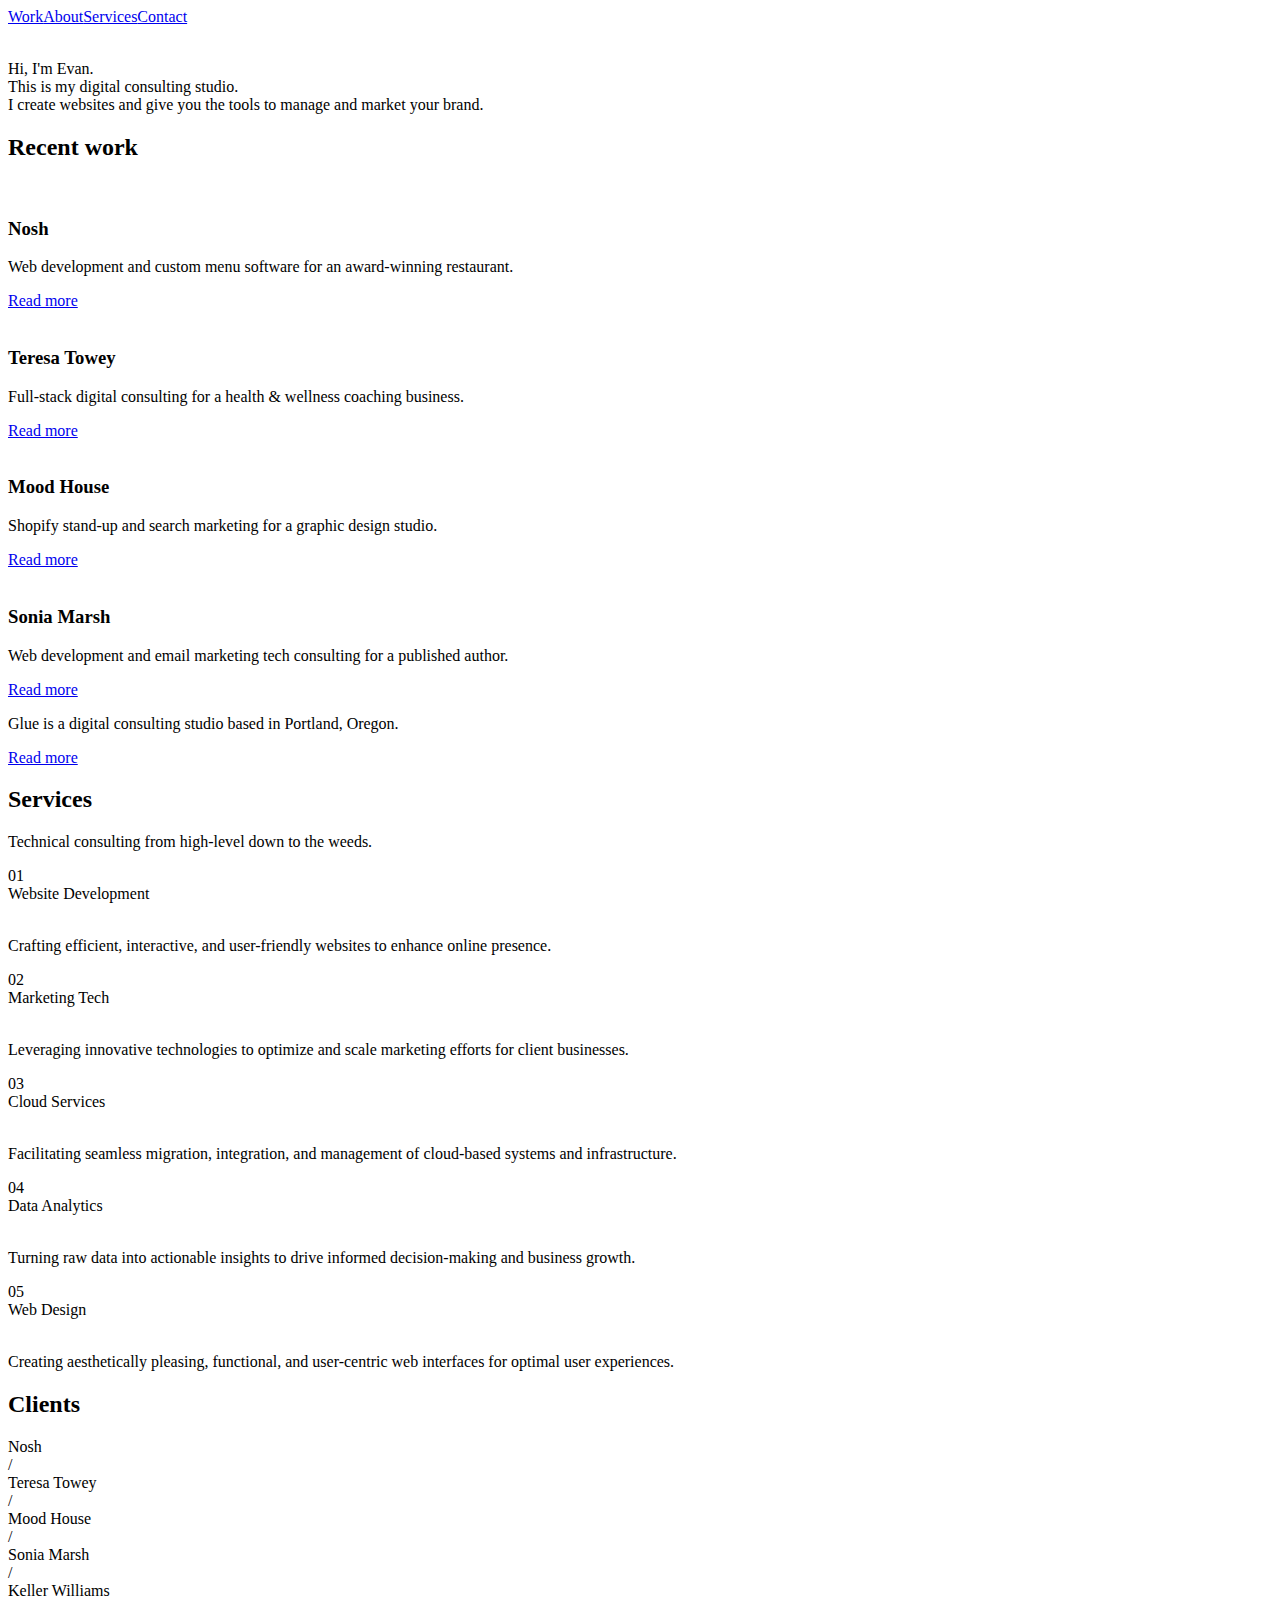
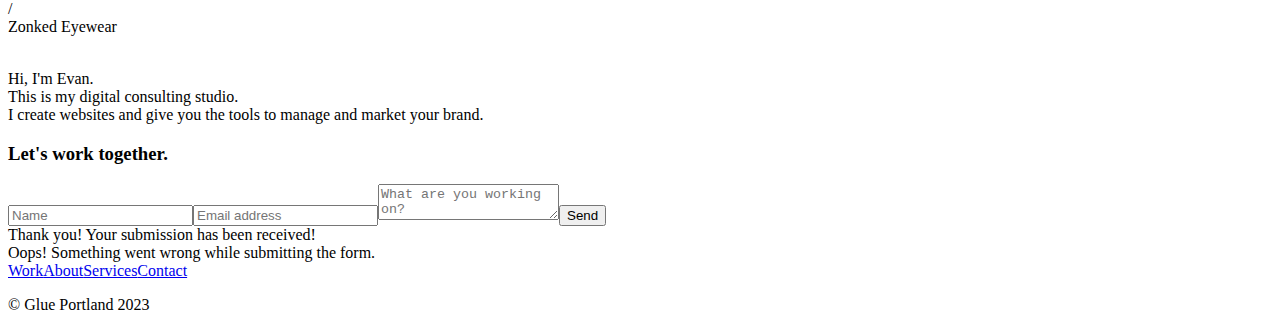
==== index.html @ 81d48f3b "initial wget site mirror" ====
<!DOCTYPE html><!-- This site was created in Webflow. https://www.webflow.com --><!-- Last Published: Thu Jul 27 2023 16:33:32 GMT+0000 (Coordinated Universal Time) --><html data-wf-domain="glue-3aa4b9.webflow.io" data-wf-page="64c0092d0cc4b40c196a9c42" data-wf-site="64c0092c0cc4b40c196a9bea" lang="en"><head><meta charset="utf-8"/><title>Glue - Digital Consulting</title><meta content="Glue is a digital consulting studio based in Portland, OR. We specialize in web development, marketing tech, and analytics." name="description"/><meta content="width=device-width, initial-scale=1" name="viewport"/><meta content="Webflow" name="generator"/><link href="https://uploads-ssl.webflow.com/64c0092c0cc4b40c196a9bea/css/glue-3aa4b9.webflow.ca9811896.css" rel="stylesheet" type="text/css"/><link href="https://fonts.googleapis.com" rel="preconnect"/><link href="https://fonts.gstatic.com" rel="preconnect" crossorigin="anonymous"/><script src="https://ajax.googleapis.com/ajax/libs/webfont/1.6.26/webfont.js" type="text/javascript"></script><script type="text/javascript">WebFont.load({  google: {    families: ["Inconsolata:400,700","Inter:300,regular,500"]  }});</script><script type="text/javascript">!function(o,c){var n=c.documentElement,t=" w-mod-";n.className+=t+"js",("ontouchstart"in o||o.DocumentTouch&&c instanceof DocumentTouch)&&(n.className+=t+"touch")}(window,document);</script><link href="https://uploads-ssl.webflow.com/64c0092c0cc4b40c196a9bea/64c0092d0cc4b40c196a9c58_Favicon.png" rel="shortcut icon" type="image/x-icon"/><link href="https://uploads-ssl.webflow.com/64c0092c0cc4b40c196a9bea/64c0092d0cc4b40c196a9c59_Webclip.png" rel="apple-touch-icon"/></head><body class="body"><div data-animation="default" data-collapse="medium" data-duration="400" data-easing="ease" data-easing2="ease" role="banner" class="navbar navbar-home w-nav"><div class="nav-container"><a href="index.html" aria-current="page" class="nav-logo w-nav-brand w--current"></a><nav role="navigation" class="nav-menu w-nav-menu"><a href="work.html" class="nav-link w-nav-link">Work</a><a href="about.html" class="nav-link w-nav-link">About</a><a href="index.html#services" class="nav-link w-nav-link">Services</a><a href="index.html#contact-footer" class="nav-link last-navlink w-nav-link">Contact</a></nav><div data-w-id="e377a4f6-1750-2a2d-fa33-59782f4914c7" class="menu-button w-nav-button"><div class="top-line"></div><div class="bottom-line"></div></div></div></div><div class="section hero-section wf-section"><div class="container"><div class="w-layout-grid _2-column-grid large-left-column hero-grid"><a id="w-node-_9330a5fc-4443-3abf-8ca3-714d5e10b861-196a9c42" href="index.html" aria-current="page" class="w-inline-block w--current"><img src="https://uploads-ssl.webflow.com/64c0092c0cc4b40c196a9bea/64c00cda519208dc437f9074_glue-black-logo.svg" loading="lazy" id="w-node-_28bcc92b-c246-8af2-af11-a4769c5c19f6-196a9c42" alt="" class="logo-home slide-in-bottom"/></a><p id="w-node-_25aff1ea-b55a-61cc-823a-64fa10236eee-196a9c42" class="text-large hero-subtitle slide-in-bottom-100ms">Hi, I&#x27;m Evan. <br/>This is my digital consulting studio. <br/>I create websites and give you the tools to manage and market your brand.</p></div></div></div><div class="section margin-bottom-32 wf-section"><div class="container"><div class="section-heading-container"><div class="section-heading-content"><h2 class="section-heading">Recent work</h2></div><div class="divider"></div></div><div class="w-dyn-list"><div role="list" class="w-dyn-items"><div role="listitem" class="case-wrapper w-dyn-item"><div class="w-layout-grid _2-column-grid large-left-column case-grid"><a href="project/nosh.html" class="case-thumbnail-wrapper w-inline-block"><img src="https://uploads-ssl.webflow.com/64c0092d0cc4b40c196a9c63/64c014132e75e75d10b039b9_Untitled%20(2000%20%C3%97%201335%20px).jpg" loading="lazy" data-w-id="c84960da-dc8c-bb40-ad99-2c3709967a3d" alt="" sizes="100vw" srcset="https://uploads-ssl.webflow.com/64c0092d0cc4b40c196a9c63/64c014132e75e75d10b039b9_Untitled%20(2000%20%C3%97%201335%20px)-p-500.jpg 500w, https://uploads-ssl.webflow.com/64c0092d0cc4b40c196a9c63/64c014132e75e75d10b039b9_Untitled%20(2000%20%C3%97%201335%20px)-p-800.jpg 800w, https://uploads-ssl.webflow.com/64c0092d0cc4b40c196a9c63/64c014132e75e75d10b039b9_Untitled%20(2000%20%C3%97%201335%20px)-p-1080.jpg 1080w, https://uploads-ssl.webflow.com/64c0092d0cc4b40c196a9c63/64c014132e75e75d10b039b9_Untitled%20(2000%20%C3%97%201335%20px)-p-1600.jpg 1600w, https://uploads-ssl.webflow.com/64c0092d0cc4b40c196a9c63/64c014132e75e75d10b039b9_Untitled%20(2000%20%C3%97%201335%20px).jpg 2000w" class="case-thumbnail"/></a><div id="w-node-b5778126-deb5-cfa7-3b5e-81c258e7ef14-196a9c42" class="case-text-container"><div class="case-text-wrapper"><h3 class="heading">Nosh</h3><p class="text-large">Web development and custom menu software for an award-winning restaurant.</p></div><a href="project/nosh.html" class="button w-inline-block"><div class="button-text">Read more</div><div class="button-underline"></div></a></div></div><div class="divider"></div></div><div role="listitem" class="case-wrapper w-dyn-item"><div class="w-layout-grid _2-column-grid large-left-column case-grid"><a href="project/teresatowey.html" class="case-thumbnail-wrapper w-inline-block"><img src="https://uploads-ssl.webflow.com/64c0092d0cc4b40c196a9c63/64c01c4f3597b3040b38fa4e_Untitled%20(2000%20%C3%97%201335%20px)%20(1).jpg" loading="lazy" data-w-id="c84960da-dc8c-bb40-ad99-2c3709967a3d" alt="" sizes="100vw" srcset="https://uploads-ssl.webflow.com/64c0092d0cc4b40c196a9c63/64c01c4f3597b3040b38fa4e_Untitled%20(2000%20%C3%97%201335%20px)%20(1)-p-500.jpg 500w, https://uploads-ssl.webflow.com/64c0092d0cc4b40c196a9c63/64c01c4f3597b3040b38fa4e_Untitled%20(2000%20%C3%97%201335%20px)%20(1)-p-800.jpg 800w, https://uploads-ssl.webflow.com/64c0092d0cc4b40c196a9c63/64c01c4f3597b3040b38fa4e_Untitled%20(2000%20%C3%97%201335%20px)%20(1)-p-1080.jpg 1080w, https://uploads-ssl.webflow.com/64c0092d0cc4b40c196a9c63/64c01c4f3597b3040b38fa4e_Untitled%20(2000%20%C3%97%201335%20px)%20(1)-p-1600.jpg 1600w, https://uploads-ssl.webflow.com/64c0092d0cc4b40c196a9c63/64c01c4f3597b3040b38fa4e_Untitled%20(2000%20%C3%97%201335%20px)%20(1).jpg 2000w" class="case-thumbnail"/></a><div id="w-node-b5778126-deb5-cfa7-3b5e-81c258e7ef14-196a9c42" class="case-text-container"><div class="case-text-wrapper"><h3 class="heading">Teresa Towey</h3><p class="text-large">Full-stack digital consulting for a health &amp; wellness coaching business.</p></div><a href="project/teresatowey.html" class="button w-inline-block"><div class="button-text">Read more</div><div class="button-underline"></div></a></div></div><div class="divider"></div></div><div role="listitem" class="case-wrapper w-dyn-item"><div class="w-layout-grid _2-column-grid large-left-column case-grid"><a href="project/mood-house.html" class="case-thumbnail-wrapper w-inline-block"><img src="https://uploads-ssl.webflow.com/64c0092d0cc4b40c196a9c63/64c01f063597b3040b3e0eff_mh.jpg" loading="lazy" data-w-id="c84960da-dc8c-bb40-ad99-2c3709967a3d" alt="" sizes="100vw" srcset="https://uploads-ssl.webflow.com/64c0092d0cc4b40c196a9c63/64c01f063597b3040b3e0eff_mh-p-500.jpg 500w, https://uploads-ssl.webflow.com/64c0092d0cc4b40c196a9c63/64c01f063597b3040b3e0eff_mh-p-800.jpg 800w, https://uploads-ssl.webflow.com/64c0092d0cc4b40c196a9c63/64c01f063597b3040b3e0eff_mh-p-1080.jpg 1080w, https://uploads-ssl.webflow.com/64c0092d0cc4b40c196a9c63/64c01f063597b3040b3e0eff_mh-p-1600.jpg 1600w, https://uploads-ssl.webflow.com/64c0092d0cc4b40c196a9c63/64c01f063597b3040b3e0eff_mh.jpg 2000w" class="case-thumbnail"/></a><div id="w-node-b5778126-deb5-cfa7-3b5e-81c258e7ef14-196a9c42" class="case-text-container"><div class="case-text-wrapper"><h3 class="heading">Mood House</h3><p class="text-large">Shopify stand-up and search marketing for a graphic design studio.</p></div><a href="project/mood-house.html" class="button w-inline-block"><div class="button-text">Read more</div><div class="button-underline"></div></a></div></div><div class="divider"></div></div><div role="listitem" class="case-wrapper w-dyn-item"><div class="w-layout-grid _2-column-grid large-left-column case-grid"><a href="project/sonia-marsh.html" class="case-thumbnail-wrapper w-inline-block"><img src="https://uploads-ssl.webflow.com/64c0092d0cc4b40c196a9c63/64c022cda8354b02e1e70457_Untitled%20(2000%20%C3%97%201335%20px)%20(2).jpg" loading="lazy" data-w-id="c84960da-dc8c-bb40-ad99-2c3709967a3d" alt="" sizes="100vw" srcset="https://uploads-ssl.webflow.com/64c0092d0cc4b40c196a9c63/64c022cda8354b02e1e70457_Untitled%20(2000%20%C3%97%201335%20px)%20(2)-p-500.jpg 500w, https://uploads-ssl.webflow.com/64c0092d0cc4b40c196a9c63/64c022cda8354b02e1e70457_Untitled%20(2000%20%C3%97%201335%20px)%20(2)-p-800.jpg 800w, https://uploads-ssl.webflow.com/64c0092d0cc4b40c196a9c63/64c022cda8354b02e1e70457_Untitled%20(2000%20%C3%97%201335%20px)%20(2)-p-1080.jpg 1080w, https://uploads-ssl.webflow.com/64c0092d0cc4b40c196a9c63/64c022cda8354b02e1e70457_Untitled%20(2000%20%C3%97%201335%20px)%20(2)-p-1600.jpg 1600w, https://uploads-ssl.webflow.com/64c0092d0cc4b40c196a9c63/64c022cda8354b02e1e70457_Untitled%20(2000%20%C3%97%201335%20px)%20(2).jpg 2000w" class="case-thumbnail"/></a><div id="w-node-b5778126-deb5-cfa7-3b5e-81c258e7ef14-196a9c42" class="case-text-container"><div class="case-text-wrapper"><h3 class="heading">Sonia Marsh</h3><p class="text-large">Web development and email marketing tech consulting for a published author.</p></div><a href="project/sonia-marsh.html" class="button w-inline-block"><div class="button-text">Read more</div><div class="button-underline"></div></a></div></div><div class="divider"></div></div></div></div></div></div><div class="section wf-section"><div class="container"><div class="w-layout-grid _2-column-grid large-left-column"><div id="w-node-b776db65-cf2b-5499-b830-958c9a2a09d0-196a9c42" class="div-block"><p class="text-4xl">Glue is a digital consulting studio based in Portland, Oregon.</p><a href="about.html" class="button w-inline-block"><div class="button-text">Read more </div><div class="button-underline"></div></a></div></div></div></div><div class="section wf-section"><div class="container"><div class="section-heading-container"><div class="section-heading-content"><h2 id="services" class="section-heading">Services</h2></div><div class="divider"></div></div><div class="w-layout-grid _2-column-grid large-left-column"><p id="w-node-_842879d6-5c52-ed40-ebf2-291ae0a2603a-e0a26032" class="text-4xl">Technical consulting from high-level down to the weeds.</p></div><div class="accordion"><div class="accordion-list-item"><div class="w-layout-grid _2-column-grid large-left-column accordion-grid"><div class="text-large accordion-number">01</div><div class="accordion-content-container"><div class="accordion-title-container"><div class="text-large accordion-title">Website Development</div><img src="https://uploads-ssl.webflow.com/64c0092c0cc4b40c196a9bea/64c0092d0cc4b40c196a9c5c_plus.svg" loading="lazy" width="13" alt="" class="plus"/></div><div class="accordion-description"><p class="accordion-paragraph">Crafting efficient, interactive, and user-friendly websites to enhance online presence.</p></div></div></div></div><div class="accordion-list-item"><div class="w-layout-grid _2-column-grid large-left-column accordion-grid"><div class="text-large accordion-number">02</div><div class="accordion-content-container"><div class="accordion-title-container"><div class="text-large accordion-title">Marketing Tech</div><img src="https://uploads-ssl.webflow.com/64c0092c0cc4b40c196a9bea/64c0092d0cc4b40c196a9c5c_plus.svg" loading="lazy" width="13" alt="" class="plus"/></div><div class="accordion-description"><p class="accordion-paragraph">Leveraging innovative technologies to optimize and scale marketing efforts for client businesses.</p></div></div></div></div><div class="accordion-list-item"><div class="w-layout-grid _2-column-grid large-left-column accordion-grid"><div class="text-large accordion-number">03</div><div class="accordion-content-container"><div class="accordion-title-container"><div class="text-large accordion-title">Cloud Services</div><img src="https://uploads-ssl.webflow.com/64c0092c0cc4b40c196a9bea/64c0092d0cc4b40c196a9c5c_plus.svg" loading="lazy" width="13" alt="" class="plus"/></div><div class="accordion-description"><p class="accordion-paragraph">Facilitating seamless migration, integration, and management of cloud-based systems and infrastructure.</p></div></div></div></div><div class="accordion-list-item"><div class="w-layout-grid _2-column-grid large-left-column accordion-grid"><div class="text-large accordion-number">04</div><div class="accordion-content-container"><div class="accordion-title-container"><div class="text-large accordion-title">Data Analytics</div><img src="https://uploads-ssl.webflow.com/64c0092c0cc4b40c196a9bea/64c0092d0cc4b40c196a9c5c_plus.svg" loading="lazy" width="13" alt="" class="plus"/></div><div class="accordion-description"><p class="accordion-paragraph">Turning raw data into actionable insights to drive informed decision-making and business growth.</p></div></div></div></div><div class="accordion-list-item"><div class="w-layout-grid _2-column-grid large-left-column accordion-grid"><div class="text-large accordion-number">05</div><div class="accordion-content-container"><div class="accordion-title-container"><div class="text-large accordion-title">Web Design</div><img src="https://uploads-ssl.webflow.com/64c0092c0cc4b40c196a9bea/64c0092d0cc4b40c196a9c5c_plus.svg" loading="lazy" width="13" alt="" class="plus"/></div><div class="accordion-description"><p class="accordion-paragraph">Creating aesthetically pleasing, functional, and user-centric web interfaces for optimal user experiences.</p></div></div></div></div></div></div></div><div class="section wf-section"><div class="container"><div class="section-heading-container"><div class="section-heading-content"><h2 class="section-heading">Clients</h2></div><div class="divider"></div></div><div class="div-block-2"><div class="text-5xl client-list-items">Nosh</div><div class="text-5xl client-list-items separator">/</div><div class="text-5xl client-list-items">Teresa Towey</div><div class="text-5xl client-list-items separator">/</div><div class="text-5xl client-list-items">Mood House</div><div class="text-5xl client-list-items separator">/</div><div class="text-5xl client-list-items">Sonia Marsh</div><div class="text-5xl client-list-items separator">/</div><div class="text-5xl client-list-items">Keller Williams</div><div class="text-5xl client-list-items separator">/</div><div class="text-5xl client-list-items">Zonked Eyewear</div></div></div></div><div class="section wf-section"></div><div class="footer"><div class="footer-container"><div class="divider"></div><div class="w-layout-grid _2-column-grid large-left-column footer-grid"><div class="footer-info-container"><div class="div-block-4"><img src="https://uploads-ssl.webflow.com/64c0092c0cc4b40c196a9bea/64c00cda519208dc437f9074_glue-black-logo.svg" loading="lazy" width="200" height="Auto" alt="" class="footer-logo"/></div><p class="text-large footer-description">Hi, I&#x27;m Evan. <br/>This is my digital consulting studio. <br/>I create websites and give you the tools to manage and market your brand.<br/></p></div><div id="w-node-_919f3219-4d64-f0b1-b857-2cfbaa5392f9-ae2af369" class="w-form"><form id="email-form" name="email-form" data-name="Email Form" method="get" data-wf-page-id="64c0092d0cc4b40c196a9c42" data-wf-element-id="919f3219-4d64-f0b1-b857-2cfbaa5392fa"><h3 id="contact-footer" class="heading-2">Let&#x27;s work together.</h3><input type="text" class="w-input" maxlength="256" name="name" data-name="Name" placeholder="Name" id="name"/><input type="email" class="w-input" maxlength="256" name="email-2" data-name="Email 2" placeholder="Email address" id="email-2" required=""/><textarea id="Message" name="Message" maxlength="5000" data-name="Message" placeholder="What are you working on?" class="w-input"></textarea><input type="submit" value="Send" data-wait="Please wait..." class="submit-button-2 w-button"/></form><div class="w-form-done"><div>Thank you! Your submission has been received!</div></div><div class="w-form-fail"><div>Oops! Something went wrong while submitting the form.</div></div></div></div><div class="subfooter"><div class="footer-links"><a href="work.html" class="footer-link">Work</a><a href="about.html" class="footer-link">About</a><a href="services.html" class="footer-link">Services</a><a href="index.html#contact-footer" class="footer-link last-footerlink">Contact</a></div></div><p class="copyright-text">© Glue Portland 2023</p></div></div><script src="https://d3e54v103j8qbb.cloudfront.net/js/jquery-3.5.1.min.dc5e7f18c8.js?site=64c0092c0cc4b40c196a9bea" type="text/javascript" integrity="sha256-9/aliU8dGd2tb6OSsuzixeV4y/faTqgFtohetphbbj0=" crossorigin="anonymous"></script><script src="https://uploads-ssl.webflow.com/64c0092c0cc4b40c196a9bea/js/webflow.79de38f7b.js" type="text/javascript"></script><style>
  
  body{
  -webkit-font-smoothing: antialiased;
  }
  
  
  
</style></body></html>
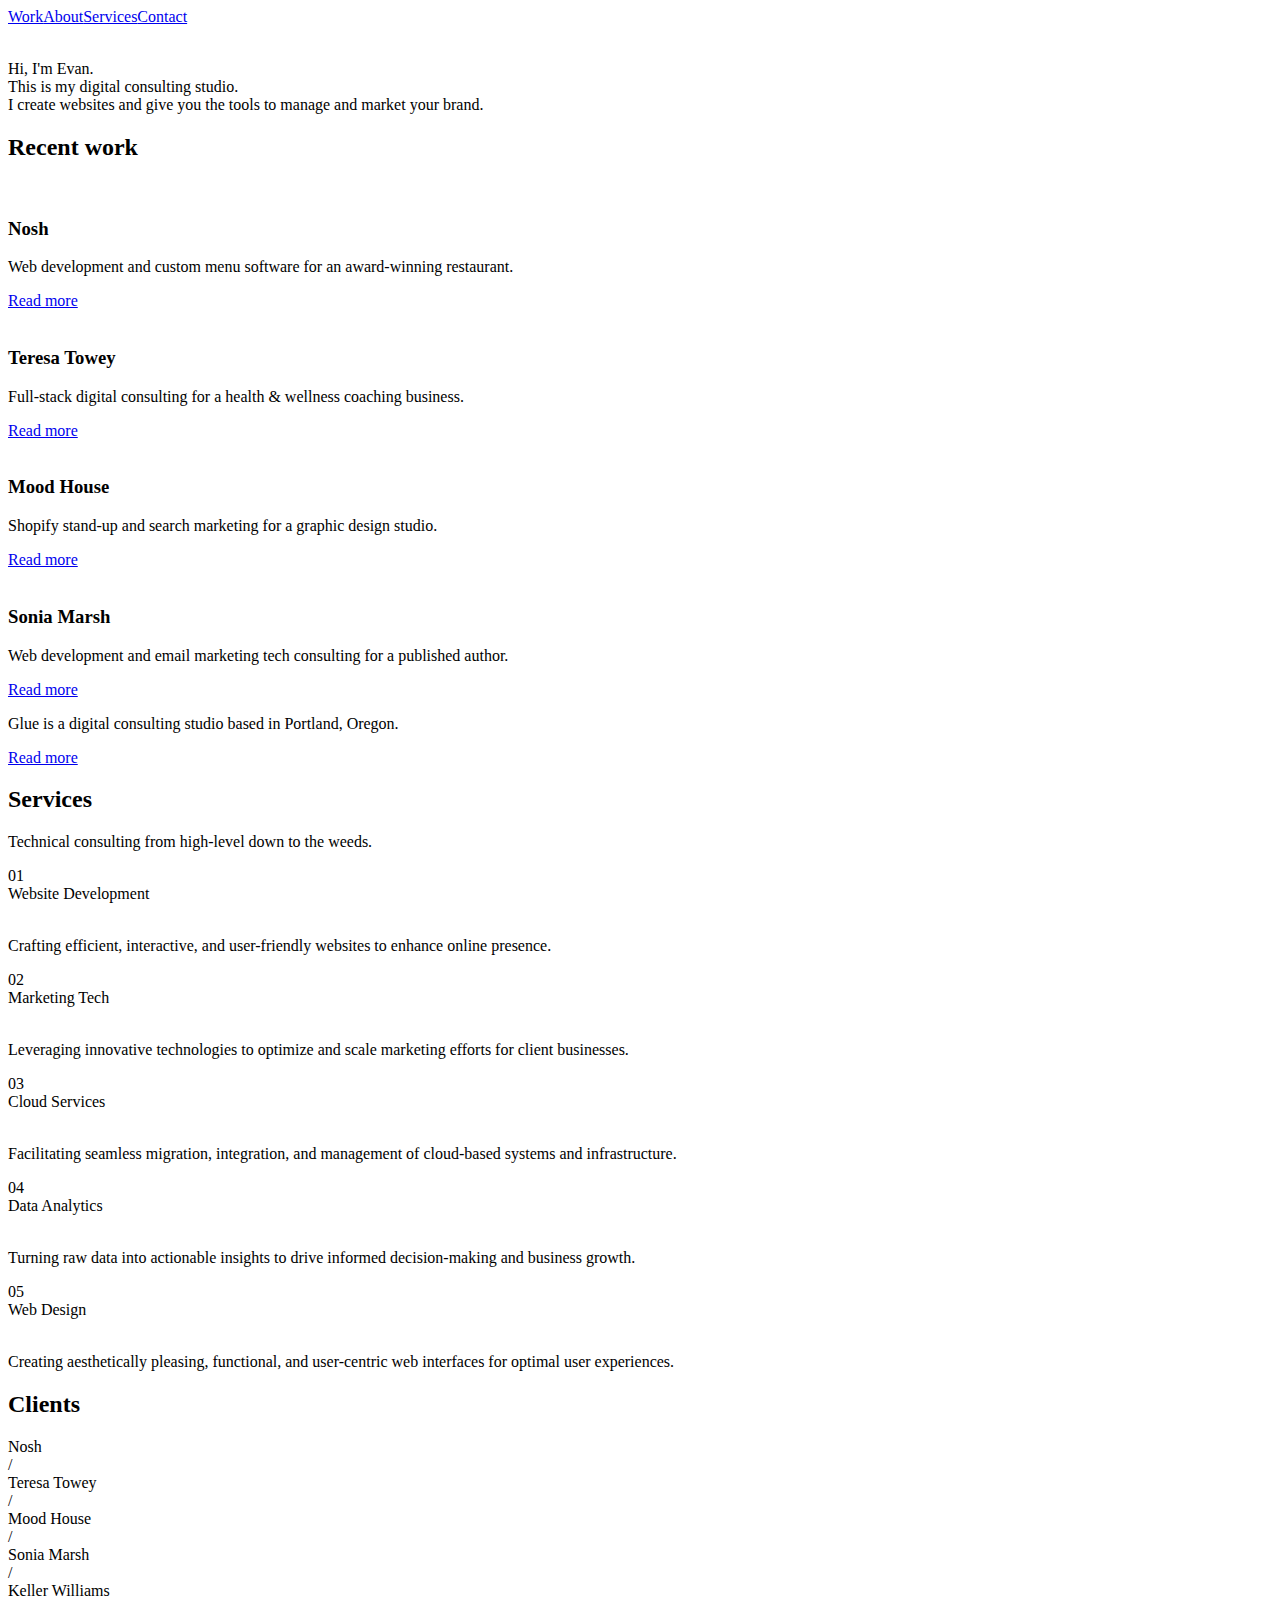
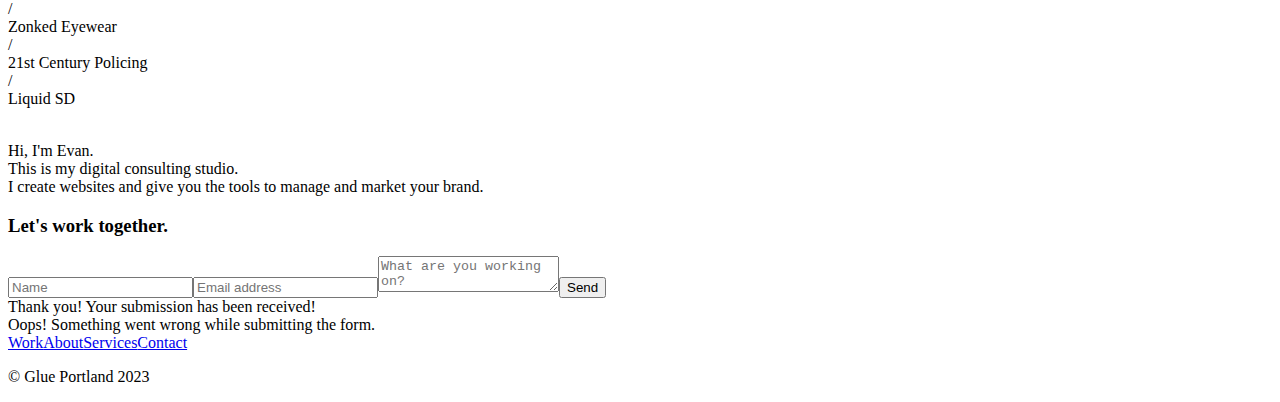
==== commit 0381e62a: "Update index.html" ====
--- a/index.html
+++ b/index.html
@@ -1,8 +1,13 @@
-<!DOCTYPE html><!-- This site was created in Webflow. https://www.webflow.com --><!-- Last Published: Thu Jul 27 2023 16:33:32 GMT+0000 (Coordinated Universal Time) --><html data-wf-domain="glue-3aa4b9.webflow.io" data-wf-page="64c0092d0cc4b40c196a9c42" data-wf-site="64c0092c0cc4b40c196a9bea" lang="en"><head><meta charset="utf-8"/><title>Glue - Digital Consulting</title><meta content="Glue is a digital consulting studio based in Portland, OR. We specialize in web development, marketing tech, and analytics." name="description"/><meta content="width=device-width, initial-scale=1" name="viewport"/><meta content="Webflow" name="generator"/><link href="https://uploads-ssl.webflow.com/64c0092c0cc4b40c196a9bea/css/glue-3aa4b9.webflow.ca9811896.css" rel="stylesheet" type="text/css"/><link href="https://fonts.googleapis.com" rel="preconnect"/><link href="https://fonts.gstatic.com" rel="preconnect" crossorigin="anonymous"/><script src="https://ajax.googleapis.com/ajax/libs/webfont/1.6.26/webfont.js" type="text/javascript"></script><script type="text/javascript">WebFont.load({  google: {    families: ["Inconsolata:400,700","Inter:300,regular,500"]  }});</script><script type="text/javascript">!function(o,c){var n=c.documentElement,t=" w-mod-";n.className+=t+"js",("ontouchstart"in o||o.DocumentTouch&&c instanceof DocumentTouch)&&(n.className+=t+"touch")}(window,document);</script><link href="https://uploads-ssl.webflow.com/64c0092c0cc4b40c196a9bea/64c0092d0cc4b40c196a9c58_Favicon.png" rel="shortcut icon" type="image/x-icon"/><link href="https://uploads-ssl.webflow.com/64c0092c0cc4b40c196a9bea/64c0092d0cc4b40c196a9c59_Webclip.png" rel="apple-touch-icon"/></head><body class="body"><div data-animation="default" data-collapse="medium" data-duration="400" data-easing="ease" data-easing2="ease" role="banner" class="navbar navbar-home w-nav"><div class="nav-container"><a href="index.html" aria-current="page" class="nav-logo w-nav-brand w--current"></a><nav role="navigation" class="nav-menu w-nav-menu"><a href="work.html" class="nav-link w-nav-link">Work</a><a href="about.html" class="nav-link w-nav-link">About</a><a href="index.html#services" class="nav-link w-nav-link">Services</a><a href="index.html#contact-footer" class="nav-link last-navlink w-nav-link">Contact</a></nav><div data-w-id="e377a4f6-1750-2a2d-fa33-59782f4914c7" class="menu-button w-nav-button"><div class="top-line"></div><div class="bottom-line"></div></div></div></div><div class="section hero-section wf-section"><div class="container"><div class="w-layout-grid _2-column-grid large-left-column hero-grid"><a id="w-node-_9330a5fc-4443-3abf-8ca3-714d5e10b861-196a9c42" href="index.html" aria-current="page" class="w-inline-block w--current"><img src="https://uploads-ssl.webflow.com/64c0092c0cc4b40c196a9bea/64c00cda519208dc437f9074_glue-black-logo.svg" loading="lazy" id="w-node-_28bcc92b-c246-8af2-af11-a4769c5c19f6-196a9c42" alt="" class="logo-home slide-in-bottom"/></a><p id="w-node-_25aff1ea-b55a-61cc-823a-64fa10236eee-196a9c42" class="text-large hero-subtitle slide-in-bottom-100ms">Hi, I&#x27;m Evan. <br/>This is my digital consulting studio. <br/>I create websites and give you the tools to manage and market your brand.</p></div></div></div><div class="section margin-bottom-32 wf-section"><div class="container"><div class="section-heading-container"><div class="section-heading-content"><h2 class="section-heading">Recent work</h2></div><div class="divider"></div></div><div class="w-dyn-list"><div role="list" class="w-dyn-items"><div role="listitem" class="case-wrapper w-dyn-item"><div class="w-layout-grid _2-column-grid large-left-column case-grid"><a href="project/nosh.html" class="case-thumbnail-wrapper w-inline-block"><img src="https://uploads-ssl.webflow.com/64c0092d0cc4b40c196a9c63/64c014132e75e75d10b039b9_Untitled%20(2000%20%C3%97%201335%20px).jpg" loading="lazy" data-w-id="c84960da-dc8c-bb40-ad99-2c3709967a3d" alt="" sizes="100vw" srcset="https://uploads-ssl.webflow.com/64c0092d0cc4b40c196a9c63/64c014132e75e75d10b039b9_Untitled%20(2000%20%C3%97%201335%20px)-p-500.jpg 500w, https://uploads-ssl.webflow.com/64c0092d0cc4b40c196a9c63/64c014132e75e75d10b039b9_Untitled%20(2000%20%C3%97%201335%20px)-p-800.jpg 800w, https://uploads-ssl.webflow.com/64c0092d0cc4b40c196a9c63/64c014132e75e75d10b039b9_Untitled%20(2000%20%C3%97%201335%20px)-p-1080.jpg 1080w, https://uploads-ssl.webflow.com/64c0092d0cc4b40c196a9c63/64c014132e75e75d10b039b9_Untitled%20(2000%20%C3%97%201335%20px)-p-1600.jpg 1600w, https://uploads-ssl.webflow.com/64c0092d0cc4b40c196a9c63/64c014132e75e75d10b039b9_Untitled%20(2000%20%C3%97%201335%20px).jpg 2000w" class="case-thumbnail"/></a><div id="w-node-b5778126-deb5-cfa7-3b5e-81c258e7ef14-196a9c42" class="case-text-container"><div class="case-text-wrapper"><h3 class="heading">Nosh</h3><p class="text-large">Web development and custom menu software for an award-winning restaurant.</p></div><a href="project/nosh.html" class="button w-inline-block"><div class="button-text">Read more</div><div class="button-underline"></div></a></div></div><div class="divider"></div></div><div role="listitem" class="case-wrapper w-dyn-item"><div class="w-layout-grid _2-column-grid large-left-column case-grid"><a href="project/teresatowey.html" class="case-thumbnail-wrapper w-inline-block"><img src="https://uploads-ssl.webflow.com/64c0092d0cc4b40c196a9c63/64c01c4f3597b3040b38fa4e_Untitled%20(2000%20%C3%97%201335%20px)%20(1).jpg" loading="lazy" data-w-id="c84960da-dc8c-bb40-ad99-2c3709967a3d" alt="" sizes="100vw" srcset="https://uploads-ssl.webflow.com/64c0092d0cc4b40c196a9c63/64c01c4f3597b3040b38fa4e_Untitled%20(2000%20%C3%97%201335%20px)%20(1)-p-500.jpg 500w, https://uploads-ssl.webflow.com/64c0092d0cc4b40c196a9c63/64c01c4f3597b3040b38fa4e_Untitled%20(2000%20%C3%97%201335%20px)%20(1)-p-800.jpg 800w, https://uploads-ssl.webflow.com/64c0092d0cc4b40c196a9c63/64c01c4f3597b3040b38fa4e_Untitled%20(2000%20%C3%97%201335%20px)%20(1)-p-1080.jpg 1080w, https://uploads-ssl.webflow.com/64c0092d0cc4b40c196a9c63/64c01c4f3597b3040b38fa4e_Untitled%20(2000%20%C3%97%201335%20px)%20(1)-p-1600.jpg 1600w, https://uploads-ssl.webflow.com/64c0092d0cc4b40c196a9c63/64c01c4f3597b3040b38fa4e_Untitled%20(2000%20%C3%97%201335%20px)%20(1).jpg 2000w" class="case-thumbnail"/></a><div id="w-node-b5778126-deb5-cfa7-3b5e-81c258e7ef14-196a9c42" class="case-text-container"><div class="case-text-wrapper"><h3 class="heading">Teresa Towey</h3><p class="text-large">Full-stack digital consulting for a health &amp; wellness coaching business.</p></div><a href="project/teresatowey.html" class="button w-inline-block"><div class="button-text">Read more</div><div class="button-underline"></div></a></div></div><div class="divider"></div></div><div role="listitem" class="case-wrapper w-dyn-item"><div class="w-layout-grid _2-column-grid large-left-column case-grid"><a href="project/mood-house.html" class="case-thumbnail-wrapper w-inline-block"><img src="https://uploads-ssl.webflow.com/64c0092d0cc4b40c196a9c63/64c01f063597b3040b3e0eff_mh.jpg" loading="lazy" data-w-id="c84960da-dc8c-bb40-ad99-2c3709967a3d" alt="" sizes="100vw" srcset="https://uploads-ssl.webflow.com/64c0092d0cc4b40c196a9c63/64c01f063597b3040b3e0eff_mh-p-500.jpg 500w, https://uploads-ssl.webflow.com/64c0092d0cc4b40c196a9c63/64c01f063597b3040b3e0eff_mh-p-800.jpg 800w, https://uploads-ssl.webflow.com/64c0092d0cc4b40c196a9c63/64c01f063597b3040b3e0eff_mh-p-1080.jpg 1080w, https://uploads-ssl.webflow.com/64c0092d0cc4b40c196a9c63/64c01f063597b3040b3e0eff_mh-p-1600.jpg 1600w, https://uploads-ssl.webflow.com/64c0092d0cc4b40c196a9c63/64c01f063597b3040b3e0eff_mh.jpg 2000w" class="case-thumbnail"/></a><div id="w-node-b5778126-deb5-cfa7-3b5e-81c258e7ef14-196a9c42" class="case-text-container"><div class="case-text-wrapper"><h3 class="heading">Mood House</h3><p class="text-large">Shopify stand-up and search marketing for a graphic design studio.</p></div><a href="project/mood-house.html" class="button w-inline-block"><div class="button-text">Read more</div><div class="button-underline"></div></a></div></div><div class="divider"></div></div><div role="listitem" class="case-wrapper w-dyn-item"><div class="w-layout-grid _2-column-grid large-left-column case-grid"><a href="project/sonia-marsh.html" class="case-thumbnail-wrapper w-inline-block"><img src="https://uploads-ssl.webflow.com/64c0092d0cc4b40c196a9c63/64c022cda8354b02e1e70457_Untitled%20(2000%20%C3%97%201335%20px)%20(2).jpg" loading="lazy" data-w-id="c84960da-dc8c-bb40-ad99-2c3709967a3d" alt="" sizes="100vw" srcset="https://uploads-ssl.webflow.com/64c0092d0cc4b40c196a9c63/64c022cda8354b02e1e70457_Untitled%20(2000%20%C3%97%201335%20px)%20(2)-p-500.jpg 500w, https://uploads-ssl.webflow.com/64c0092d0cc4b40c196a9c63/64c022cda8354b02e1e70457_Untitled%20(2000%20%C3%97%201335%20px)%20(2)-p-800.jpg 800w, https://uploads-ssl.webflow.com/64c0092d0cc4b40c196a9c63/64c022cda8354b02e1e70457_Untitled%20(2000%20%C3%97%201335%20px)%20(2)-p-1080.jpg 1080w, https://uploads-ssl.webflow.com/64c0092d0cc4b40c196a9c63/64c022cda8354b02e1e70457_Untitled%20(2000%20%C3%97%201335%20px)%20(2)-p-1600.jpg 1600w, https://uploads-ssl.webflow.com/64c0092d0cc4b40c196a9c63/64c022cda8354b02e1e70457_Untitled%20(2000%20%C3%97%201335%20px)%20(2).jpg 2000w" class="case-thumbnail"/></a><div id="w-node-b5778126-deb5-cfa7-3b5e-81c258e7ef14-196a9c42" class="case-text-container"><div class="case-text-wrapper"><h3 class="heading">Sonia Marsh</h3><p class="text-large">Web development and email marketing tech consulting for a published author.</p></div><a href="project/sonia-marsh.html" class="button w-inline-block"><div class="button-text">Read more</div><div class="button-underline"></div></a></div></div><div class="divider"></div></div></div></div></div></div><div class="section wf-section"><div class="container"><div class="w-layout-grid _2-column-grid large-left-column"><div id="w-node-b776db65-cf2b-5499-b830-958c9a2a09d0-196a9c42" class="div-block"><p class="text-4xl">Glue is a digital consulting studio based in Portland, Oregon.</p><a href="about.html" class="button w-inline-block"><div class="button-text">Read more </div><div class="button-underline"></div></a></div></div></div></div><div class="section wf-section"><div class="container"><div class="section-heading-container"><div class="section-heading-content"><h2 id="services" class="section-heading">Services</h2></div><div class="divider"></div></div><div class="w-layout-grid _2-column-grid large-left-column"><p id="w-node-_842879d6-5c52-ed40-ebf2-291ae0a2603a-e0a26032" class="text-4xl">Technical consulting from high-level down to the weeds.</p></div><div class="accordion"><div class="accordion-list-item"><div class="w-layout-grid _2-column-grid large-left-column accordion-grid"><div class="text-large accordion-number">01</div><div class="accordion-content-container"><div class="accordion-title-container"><div class="text-large accordion-title">Website Development</div><img src="https://uploads-ssl.webflow.com/64c0092c0cc4b40c196a9bea/64c0092d0cc4b40c196a9c5c_plus.svg" loading="lazy" width="13" alt="" class="plus"/></div><div class="accordion-description"><p class="accordion-paragraph">Crafting efficient, interactive, and user-friendly websites to enhance online presence.</p></div></div></div></div><div class="accordion-list-item"><div class="w-layout-grid _2-column-grid large-left-column accordion-grid"><div class="text-large accordion-number">02</div><div class="accordion-content-container"><div class="accordion-title-container"><div class="text-large accordion-title">Marketing Tech</div><img src="https://uploads-ssl.webflow.com/64c0092c0cc4b40c196a9bea/64c0092d0cc4b40c196a9c5c_plus.svg" loading="lazy" width="13" alt="" class="plus"/></div><div class="accordion-description"><p class="accordion-paragraph">Leveraging innovative technologies to optimize and scale marketing efforts for client businesses.</p></div></div></div></div><div class="accordion-list-item"><div class="w-layout-grid _2-column-grid large-left-column accordion-grid"><div class="text-large accordion-number">03</div><div class="accordion-content-container"><div class="accordion-title-container"><div class="text-large accordion-title">Cloud Services</div><img src="https://uploads-ssl.webflow.com/64c0092c0cc4b40c196a9bea/64c0092d0cc4b40c196a9c5c_plus.svg" loading="lazy" width="13" alt="" class="plus"/></div><div class="accordion-description"><p class="accordion-paragraph">Facilitating seamless migration, integration, and management of cloud-based systems and infrastructure.</p></div></div></div></div><div class="accordion-list-item"><div class="w-layout-grid _2-column-grid large-left-column accordion-grid"><div class="text-large accordion-number">04</div><div class="accordion-content-container"><div class="accordion-title-container"><div class="text-large accordion-title">Data Analytics</div><img src="https://uploads-ssl.webflow.com/64c0092c0cc4b40c196a9bea/64c0092d0cc4b40c196a9c5c_plus.svg" loading="lazy" width="13" alt="" class="plus"/></div><div class="accordion-description"><p class="accordion-paragraph">Turning raw data into actionable insights to drive informed decision-making and business growth.</p></div></div></div></div><div class="accordion-list-item"><div class="w-layout-grid _2-column-grid large-left-column accordion-grid"><div class="text-large accordion-number">05</div><div class="accordion-content-container"><div class="accordion-title-container"><div class="text-large accordion-title">Web Design</div><img src="https://uploads-ssl.webflow.com/64c0092c0cc4b40c196a9bea/64c0092d0cc4b40c196a9c5c_plus.svg" loading="lazy" width="13" alt="" class="plus"/></div><div class="accordion-description"><p class="accordion-paragraph">Creating aesthetically pleasing, functional, and user-centric web interfaces for optimal user experiences.</p></div></div></div></div></div></div></div><div class="section wf-section"><div class="container"><div class="section-heading-container"><div class="section-heading-content"><h2 class="section-heading">Clients</h2></div><div class="divider"></div></div><div class="div-block-2"><div class="text-5xl client-list-items">Nosh</div><div class="text-5xl client-list-items separator">/</div><div class="text-5xl client-list-items">Teresa Towey</div><div class="text-5xl client-list-items separator">/</div><div class="text-5xl client-list-items">Mood House</div><div class="text-5xl client-list-items separator">/</div><div class="text-5xl client-list-items">Sonia Marsh</div><div class="text-5xl client-list-items separator">/</div><div class="text-5xl client-list-items">Keller Williams</div><div class="text-5xl client-list-items separator">/</div><div class="text-5xl client-list-items">Zonked Eyewear</div></div></div></div><div class="section wf-section"></div><div class="footer"><div class="footer-container"><div class="divider"></div><div class="w-layout-grid _2-column-grid large-left-column footer-grid"><div class="footer-info-container"><div class="div-block-4"><img src="https://uploads-ssl.webflow.com/64c0092c0cc4b40c196a9bea/64c00cda519208dc437f9074_glue-black-logo.svg" loading="lazy" width="200" height="Auto" alt="" class="footer-logo"/></div><p class="text-large footer-description">Hi, I&#x27;m Evan. <br/>This is my digital consulting studio. <br/>I create websites and give you the tools to manage and market your brand.<br/></p></div><div id="w-node-_919f3219-4d64-f0b1-b857-2cfbaa5392f9-ae2af369" class="w-form"><form id="email-form" name="email-form" data-name="Email Form" method="get" data-wf-page-id="64c0092d0cc4b40c196a9c42" data-wf-element-id="919f3219-4d64-f0b1-b857-2cfbaa5392fa"><h3 id="contact-footer" class="heading-2">Let&#x27;s work together.</h3><input type="text" class="w-input" maxlength="256" name="name" data-name="Name" placeholder="Name" id="name"/><input type="email" class="w-input" maxlength="256" name="email-2" data-name="Email 2" placeholder="Email address" id="email-2" required=""/><textarea id="Message" name="Message" maxlength="5000" data-name="Message" placeholder="What are you working on?" class="w-input"></textarea><input type="submit" value="Send" data-wait="Please wait..." class="submit-button-2 w-button"/></form><div class="w-form-done"><div>Thank you! Your submission has been received!</div></div><div class="w-form-fail"><div>Oops! Something went wrong while submitting the form.</div></div></div></div><div class="subfooter"><div class="footer-links"><a href="work.html" class="footer-link">Work</a><a href="about.html" class="footer-link">About</a><a href="services.html" class="footer-link">Services</a><a href="index.html#contact-footer" class="footer-link last-footerlink">Contact</a></div></div><p class="copyright-text">© Glue Portland 2023</p></div></div><script src="https://d3e54v103j8qbb.cloudfront.net/js/jquery-3.5.1.min.dc5e7f18c8.js?site=64c0092c0cc4b40c196a9bea" type="text/javascript" integrity="sha256-9/aliU8dGd2tb6OSsuzixeV4y/faTqgFtohetphbbj0=" crossorigin="anonymous"></script><script src="https://uploads-ssl.webflow.com/64c0092c0cc4b40c196a9bea/js/webflow.79de38f7b.js" type="text/javascript"></script><style>
+<!DOCTYPE html><!-- This site was created in Webflow. https://www.webflow.com --><!-- Last Published: Thu Jul 27 2023 16:33:32 GMT+0000 (Coordinated Universal Time) --><html data-wf-domain="glue-3aa4b9.webflow.io" data-wf-page="64c0092d0cc4b40c196a9c42" data-wf-site="64c0092c0cc4b40c196a9bea" lang="en"><head><meta charset="utf-8"/><title>Glue - Digital Consulting</title><meta content="Glue is a digital consulting studio based in Portland, OR. We specialize in web development, marketing tech, and analytics." name="description"/><meta content="width=device-width, initial-scale=1" name="viewport"/><meta content="Webflow" name="generator"/><link href="https://uploads-ssl.webflow.com/64c0092c0cc4b40c196a9bea/css/glue-3aa4b9.webflow.ca9811896.css" rel="stylesheet" type="text/css"/><link href="https://fonts.googleapis.com" rel="preconnect"/><link href="https://fonts.gstatic.com" rel="preconnect" crossorigin="anonymous"/><script src="https://ajax.googleapis.com/ajax/libs/webfont/1.6.26/webfont.js" type="text/javascript"></script><script type="text/javascript">WebFont.load({  google: {    families: ["Inconsolata:400,700","Inter:300,regular,500"]  }});</script><script type="text/javascript">!function(o,c){var n=c.documentElement,t=" w-mod-";n.className+=t+"js",("ontouchstart"in o||o.DocumentTouch&&c instanceof DocumentTouch)&&(n.className+=t+"touch")}(window,document);</script><link href="https://glueportland.com/glue-fav32.png" rel="shortcut icon" type="image/x-icon"/><link href="https://glueportland.com/glue-touch.png" rel="apple-touch-icon"/></head><body class="body"><div data-animation="default" data-collapse="medium" data-duration="400" data-easing="ease" data-easing2="ease" role="banner" class="navbar navbar-home w-nav"><div class="nav-container"><a href="index.html" aria-current="page" class="nav-logo w-nav-brand w--current"></a><nav role="navigation" class="nav-menu w-nav-menu"><a href="work.html" class="nav-link w-nav-link">Work</a><a href="about.html" class="nav-link w-nav-link">About</a><a href="index.html#services" class="nav-link w-nav-link">Services</a><a href="index.html#contact-footer" class="nav-link last-navlink w-nav-link">Contact</a></nav><div data-w-id="e377a4f6-1750-2a2d-fa33-59782f4914c7" class="menu-button w-nav-button"><div class="top-line"></div><div class="bottom-line"></div></div></div></div><div class="section hero-section wf-section"><div class="container"><div class="w-layout-grid _2-column-grid large-left-column hero-grid"><a id="w-node-_9330a5fc-4443-3abf-8ca3-714d5e10b861-196a9c42" href="index.html" aria-current="page" class="w-inline-block w--current"><img src="https://uploads-ssl.webflow.com/64c0092c0cc4b40c196a9bea/64c00cda519208dc437f9074_glue-black-logo.svg" loading="lazy" id="w-node-_28bcc92b-c246-8af2-af11-a4769c5c19f6-196a9c42" alt="" class="logo-home slide-in-bottom"/></a><p id="w-node-_25aff1ea-b55a-61cc-823a-64fa10236eee-196a9c42" class="text-large hero-subtitle slide-in-bottom-100ms">Hi, I&#x27;m Evan. <br/>This is my digital consulting studio. <br/>I create websites and give you the tools to manage and market your brand.</p></div></div></div><div class="section margin-bottom-32 wf-section"><div class="container"><div class="section-heading-container"><div class="section-heading-content"><h2 class="section-heading">Recent work</h2></div><div class="divider"></div></div><div class="w-dyn-list"><div role="list" class="w-dyn-items"><div role="listitem" class="case-wrapper w-dyn-item"><div class="w-layout-grid _2-column-grid large-left-column case-grid"><a href="project/nosh.html" class="case-thumbnail-wrapper w-inline-block"><img src="https://uploads-ssl.webflow.com/64c0092d0cc4b40c196a9c63/64c014132e75e75d10b039b9_Untitled%20(2000%20%C3%97%201335%20px).jpg" loading="lazy" data-w-id="c84960da-dc8c-bb40-ad99-2c3709967a3d" alt="" sizes="100vw" srcset="https://uploads-ssl.webflow.com/64c0092d0cc4b40c196a9c63/64c014132e75e75d10b039b9_Untitled%20(2000%20%C3%97%201335%20px)-p-500.jpg 500w, https://uploads-ssl.webflow.com/64c0092d0cc4b40c196a9c63/64c014132e75e75d10b039b9_Untitled%20(2000%20%C3%97%201335%20px)-p-800.jpg 800w, https://uploads-ssl.webflow.com/64c0092d0cc4b40c196a9c63/64c014132e75e75d10b039b9_Untitled%20(2000%20%C3%97%201335%20px)-p-1080.jpg 1080w, https://uploads-ssl.webflow.com/64c0092d0cc4b40c196a9c63/64c014132e75e75d10b039b9_Untitled%20(2000%20%C3%97%201335%20px)-p-1600.jpg 1600w, https://uploads-ssl.webflow.com/64c0092d0cc4b40c196a9c63/64c014132e75e75d10b039b9_Untitled%20(2000%20%C3%97%201335%20px).jpg 2000w" class="case-thumbnail"/></a><div id="w-node-b5778126-deb5-cfa7-3b5e-81c258e7ef14-196a9c42" class="case-text-container"><div class="case-text-wrapper"><h3 class="heading">Nosh</h3><p class="text-large">Web development and custom menu software for an award-winning restaurant.</p></div><a href="project/nosh.html" class="button w-inline-block"><div class="button-text">Read more</div><div class="button-underline"></div></a></div></div><div class="divider"></div></div><div role="listitem" class="case-wrapper w-dyn-item"><div class="w-layout-grid _2-column-grid large-left-column case-grid"><a href="project/teresatowey.html" class="case-thumbnail-wrapper w-inline-block"><img src="https://uploads-ssl.webflow.com/64c0092d0cc4b40c196a9c63/64c01c4f3597b3040b38fa4e_Untitled%20(2000%20%C3%97%201335%20px)%20(1).jpg" loading="lazy" data-w-id="c84960da-dc8c-bb40-ad99-2c3709967a3d" alt="" sizes="100vw" srcset="https://uploads-ssl.webflow.com/64c0092d0cc4b40c196a9c63/64c01c4f3597b3040b38fa4e_Untitled%20(2000%20%C3%97%201335%20px)%20(1)-p-500.jpg 500w, https://uploads-ssl.webflow.com/64c0092d0cc4b40c196a9c63/64c01c4f3597b3040b38fa4e_Untitled%20(2000%20%C3%97%201335%20px)%20(1)-p-800.jpg 800w, https://uploads-ssl.webflow.com/64c0092d0cc4b40c196a9c63/64c01c4f3597b3040b38fa4e_Untitled%20(2000%20%C3%97%201335%20px)%20(1)-p-1080.jpg 1080w, https://uploads-ssl.webflow.com/64c0092d0cc4b40c196a9c63/64c01c4f3597b3040b38fa4e_Untitled%20(2000%20%C3%97%201335%20px)%20(1)-p-1600.jpg 1600w, https://uploads-ssl.webflow.com/64c0092d0cc4b40c196a9c63/64c01c4f3597b3040b38fa4e_Untitled%20(2000%20%C3%97%201335%20px)%20(1).jpg 2000w" class="case-thumbnail"/></a><div id="w-node-b5778126-deb5-cfa7-3b5e-81c258e7ef14-196a9c42" class="case-text-container"><div class="case-text-wrapper"><h3 class="heading">Teresa Towey</h3><p class="text-large">Full-stack digital consulting for a health &amp; wellness coaching business.</p></div><a href="project/teresatowey.html" class="button w-inline-block"><div class="button-text">Read more</div><div class="button-underline"></div></a></div></div><div class="divider"></div></div><div role="listitem" class="case-wrapper w-dyn-item"><div class="w-layout-grid _2-column-grid large-left-column case-grid"><a href="project/mood-house.html" class="case-thumbnail-wrapper w-inline-block"><img src="https://uploads-ssl.webflow.com/64c0092d0cc4b40c196a9c63/64c01f063597b3040b3e0eff_mh.jpg" loading="lazy" data-w-id="c84960da-dc8c-bb40-ad99-2c3709967a3d" alt="" sizes="100vw" srcset="https://uploads-ssl.webflow.com/64c0092d0cc4b40c196a9c63/64c01f063597b3040b3e0eff_mh-p-500.jpg 500w, https://uploads-ssl.webflow.com/64c0092d0cc4b40c196a9c63/64c01f063597b3040b3e0eff_mh-p-800.jpg 800w, https://uploads-ssl.webflow.com/64c0092d0cc4b40c196a9c63/64c01f063597b3040b3e0eff_mh-p-1080.jpg 1080w, https://uploads-ssl.webflow.com/64c0092d0cc4b40c196a9c63/64c01f063597b3040b3e0eff_mh-p-1600.jpg 1600w, https://uploads-ssl.webflow.com/64c0092d0cc4b40c196a9c63/64c01f063597b3040b3e0eff_mh.jpg 2000w" class="case-thumbnail"/></a><div id="w-node-b5778126-deb5-cfa7-3b5e-81c258e7ef14-196a9c42" class="case-text-container"><div class="case-text-wrapper"><h3 class="heading">Mood House</h3><p class="text-large">Shopify stand-up and search marketing for a graphic design studio.</p></div><a href="project/mood-house.html" class="button w-inline-block"><div class="button-text">Read more</div><div class="button-underline"></div></a></div></div><div class="divider"></div></div><div role="listitem" class="case-wrapper w-dyn-item"><div class="w-layout-grid _2-column-grid large-left-column case-grid"><a href="project/sonia-marsh.html" class="case-thumbnail-wrapper w-inline-block"><img src="https://uploads-ssl.webflow.com/64c0092d0cc4b40c196a9c63/64c022cda8354b02e1e70457_Untitled%20(2000%20%C3%97%201335%20px)%20(2).jpg" loading="lazy" data-w-id="c84960da-dc8c-bb40-ad99-2c3709967a3d" alt="" sizes="100vw" srcset="https://uploads-ssl.webflow.com/64c0092d0cc4b40c196a9c63/64c022cda8354b02e1e70457_Untitled%20(2000%20%C3%97%201335%20px)%20(2)-p-500.jpg 500w, https://uploads-ssl.webflow.com/64c0092d0cc4b40c196a9c63/64c022cda8354b02e1e70457_Untitled%20(2000%20%C3%97%201335%20px)%20(2)-p-800.jpg 800w, https://uploads-ssl.webflow.com/64c0092d0cc4b40c196a9c63/64c022cda8354b02e1e70457_Untitled%20(2000%20%C3%97%201335%20px)%20(2)-p-1080.jpg 1080w, https://uploads-ssl.webflow.com/64c0092d0cc4b40c196a9c63/64c022cda8354b02e1e70457_Untitled%20(2000%20%C3%97%201335%20px)%20(2)-p-1600.jpg 1600w, https://uploads-ssl.webflow.com/64c0092d0cc4b40c196a9c63/64c022cda8354b02e1e70457_Untitled%20(2000%20%C3%97%201335%20px)%20(2).jpg 2000w" class="case-thumbnail"/></a><div id="w-node-b5778126-deb5-cfa7-3b5e-81c258e7ef14-196a9c42" class="case-text-container"><div class="case-text-wrapper"><h3 class="heading">Sonia Marsh</h3><p class="text-large">Web development and email marketing tech consulting for a published author.</p></div><a href="project/sonia-marsh.html" class="button w-inline-block"><div class="button-text">Read more</div><div class="button-underline"></div></a></div></div><div class="divider"></div></div></div></div></div></div><div class="section wf-section"><div class="container"><div class="w-layout-grid _2-column-grid large-left-column"><div id="w-node-b776db65-cf2b-5499-b830-958c9a2a09d0-196a9c42" class="div-block"><p class="text-4xl">Glue is a digital consulting studio based in Portland, Oregon.</p><a href="about.html" class="button w-inline-block"><div class="button-text">Read more </div><div class="button-underline"></div></a></div></div></div></div><div class="section wf-section"><div class="container"><div class="section-heading-container"><div class="section-heading-content"><h2 id="services" class="section-heading">Services</h2></div><div class="divider"></div></div><div class="w-layout-grid _2-column-grid large-left-column"><p id="w-node-_842879d6-5c52-ed40-ebf2-291ae0a2603a-e0a26032" class="text-4xl">Technical consulting from high-level down to the weeds.</p></div><div class="accordion"><div class="accordion-list-item"><div class="w-layout-grid _2-column-grid large-left-column accordion-grid"><div class="text-large accordion-number">01</div><div class="accordion-content-container"><div class="accordion-title-container"><div class="text-large accordion-title">Website Development</div><img src="https://uploads-ssl.webflow.com/64c0092c0cc4b40c196a9bea/64c0092d0cc4b40c196a9c5c_plus.svg" loading="lazy" width="13" alt="" class="plus"/></div><div class="accordion-description"><p class="accordion-paragraph">Crafting efficient, interactive, and user-friendly websites to enhance online presence.</p></div></div></div></div><div class="accordion-list-item"><div class="w-layout-grid _2-column-grid large-left-column accordion-grid"><div class="text-large accordion-number">02</div><div class="accordion-content-container"><div class="accordion-title-container"><div class="text-large accordion-title">Marketing Tech</div><img src="https://uploads-ssl.webflow.com/64c0092c0cc4b40c196a9bea/64c0092d0cc4b40c196a9c5c_plus.svg" loading="lazy" width="13" alt="" class="plus"/></div><div class="accordion-description"><p class="accordion-paragraph">Leveraging innovative technologies to optimize and scale marketing efforts for client businesses.</p></div></div></div></div><div class="accordion-list-item"><div class="w-layout-grid _2-column-grid large-left-column accordion-grid"><div class="text-large accordion-number">03</div><div class="accordion-content-container"><div class="accordion-title-container"><div class="text-large accordion-title">Cloud Services</div><img src="https://uploads-ssl.webflow.com/64c0092c0cc4b40c196a9bea/64c0092d0cc4b40c196a9c5c_plus.svg" loading="lazy" width="13" alt="" class="plus"/></div><div class="accordion-description"><p class="accordion-paragraph">Facilitating seamless migration, integration, and management of cloud-based systems and infrastructure.</p></div></div></div></div><div class="accordion-list-item"><div class="w-layout-grid _2-column-grid large-left-column accordion-grid"><div class="text-large accordion-number">04</div><div class="accordion-content-container"><div class="accordion-title-container"><div class="text-large accordion-title">Data Analytics</div><img src="https://uploads-ssl.webflow.com/64c0092c0cc4b40c196a9bea/64c0092d0cc4b40c196a9c5c_plus.svg" loading="lazy" width="13" alt="" class="plus"/></div><div class="accordion-description"><p class="accordion-paragraph">Turning raw data into actionable insights to drive informed decision-making and business growth.</p></div></div></div></div><div class="accordion-list-item"><div class="w-layout-grid _2-column-grid large-left-column accordion-grid"><div class="text-large accordion-number">05</div><div class="accordion-content-container"><div class="accordion-title-container"><div class="text-large accordion-title">Web Design</div><img src="https://uploads-ssl.webflow.com/64c0092c0cc4b40c196a9bea/64c0092d0cc4b40c196a9c5c_plus.svg" loading="lazy" width="13" alt="" class="plus"/></div><div class="accordion-description"><p class="accordion-paragraph">Creating aesthetically pleasing, functional, and user-centric web interfaces for optimal user experiences.</p></div></div></div></div></div></div></div><div class="section wf-section"><div class="container"><div class="section-heading-container"><div class="section-heading-content"><h2 class="section-heading">Clients</h2></div><div class="divider"></div></div><div class="div-block-2"><div class="text-5xl client-list-items">Nosh</div><div class="text-5xl client-list-items separator">/</div><div class="text-5xl client-list-items">Teresa Towey</div><div class="text-5xl client-list-items separator">/</div><div class="text-5xl client-list-items">Mood House</div><div class="text-5xl client-list-items separator">/</div><div class="text-5xl client-list-items">Sonia Marsh</div><div class="text-5xl client-list-items separator">/</div><div class="text-5xl client-list-items">Keller Williams</div><div class="text-5xl client-list-items separator">/</div><div class="text-5xl client-list-items">Zonked Eyewear</div><div class="text-5xl client-list-items separator">/</div><div class="text-5xl client-list-items">21st Century Policing</div><div class="text-5xl client-list-items separator">/</div><div class="text-5xl client-list-items">Liquid SD</div></div></div></div><div class="section wf-section"></div><div class="footer"><div class="footer-container"><div class="divider"></div><div class="w-layout-grid _2-column-grid large-left-column footer-grid"><div class="footer-info-container"><div class="div-block-4"><img src="https://uploads-ssl.webflow.com/64c0092c0cc4b40c196a9bea/64c00cda519208dc437f9074_glue-black-logo.svg" loading="lazy" width="200" height="Auto" alt="" class="footer-logo"/></div><p class="text-large footer-description">Hi, I&#x27;m Evan. <br/>This is my digital consulting studio. <br/>I create websites and give you the tools to manage and market your brand.<br/></p></div><div id="w-node-_919f3219-4d64-f0b1-b857-2cfbaa5392f9-ae2af369" class="w-form"><form id="email-form" name="email-form" data-name="Email Form" method="get" data-wf-page-id="64c0092d0cc4b40c196a9c42" data-wf-element-id="919f3219-4d64-f0b1-b857-2cfbaa5392fa"><h3 id="contact-footer" class="heading-2">Let&#x27;s work together.</h3><input type="text" class="w-input" maxlength="256" name="name" data-name="Name" placeholder="Name" id="name"/><input type="email" class="w-input" maxlength="256" name="email-2" data-name="Email 2" placeholder="Email address" id="email-2" required=""/><textarea id="Message" name="Message" maxlength="5000" data-name="Message" placeholder="What are you working on?" class="w-input"></textarea><input type="submit" value="Send" data-wait="Please wait..." class="submit-button-2 w-button"/></form><div class="w-form-done"><div>Thank you! Your submission has been received!</div></div><div class="w-form-fail"><div>Oops! Something went wrong while submitting the form.</div></div></div></div><div class="subfooter"><div class="footer-links"><a href="work.html" class="footer-link">Work</a><a href="about.html" class="footer-link">About</a><a href="services.html" class="footer-link">Services</a><a href="index.html#contact-footer" class="footer-link last-footerlink">Contact</a></div></div><p class="copyright-text">© Glue Portland 2023</p></div></div><script src="https://d3e54v103j8qbb.cloudfront.net/js/jquery-3.5.1.min.dc5e7f18c8.js?site=64c0092c0cc4b40c196a9bea" type="text/javascript" integrity="sha256-9/aliU8dGd2tb6OSsuzixeV4y/faTqgFtohetphbbj0=" crossorigin="anonymous"></script><script src="https://uploads-ssl.webflow.com/64c0092c0cc4b40c196a9bea/js/webflow.79de38f7b.js" type="text/javascript"></script><style>
   
   body{
   -webkit-font-smoothing: antialiased;
   }
+
+.w-webflow-badge {
+position: fixed !important; 
+display: None !important; 
+visibility: hidden !important;}
   
   
   
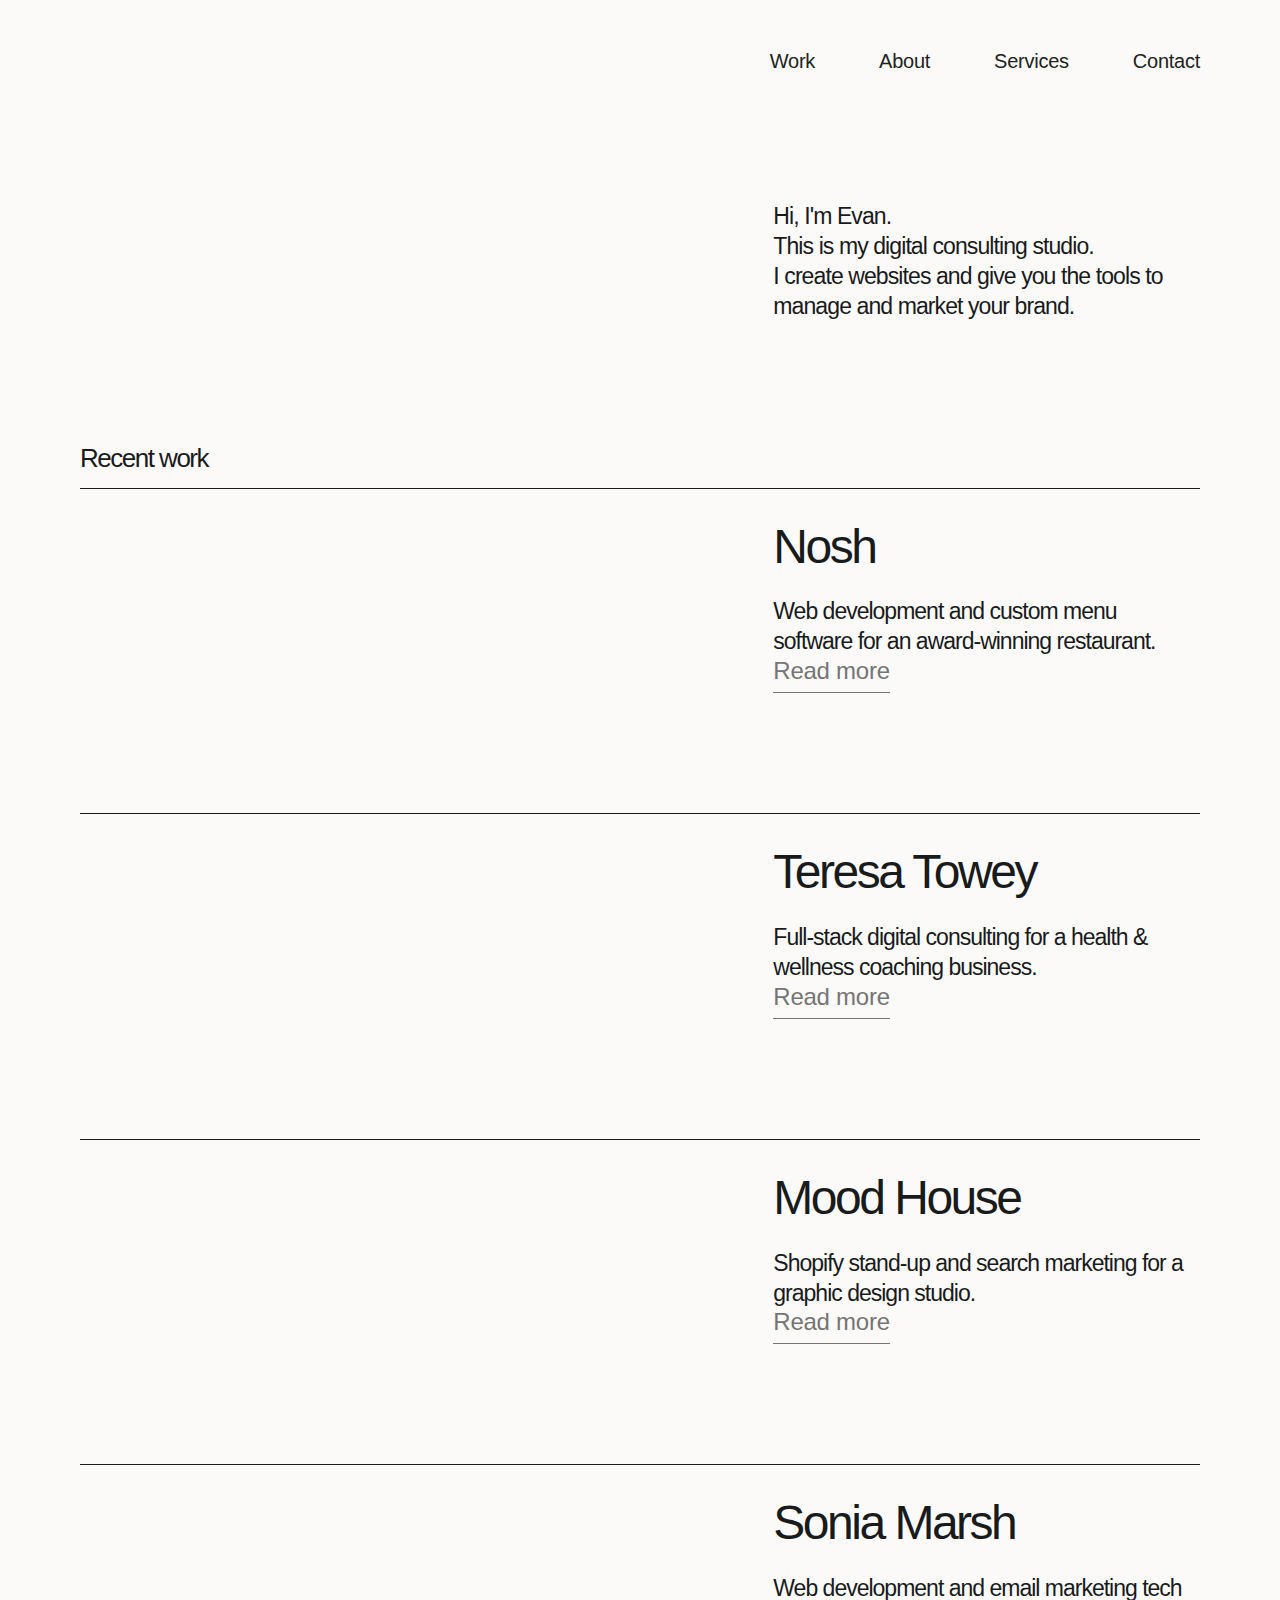
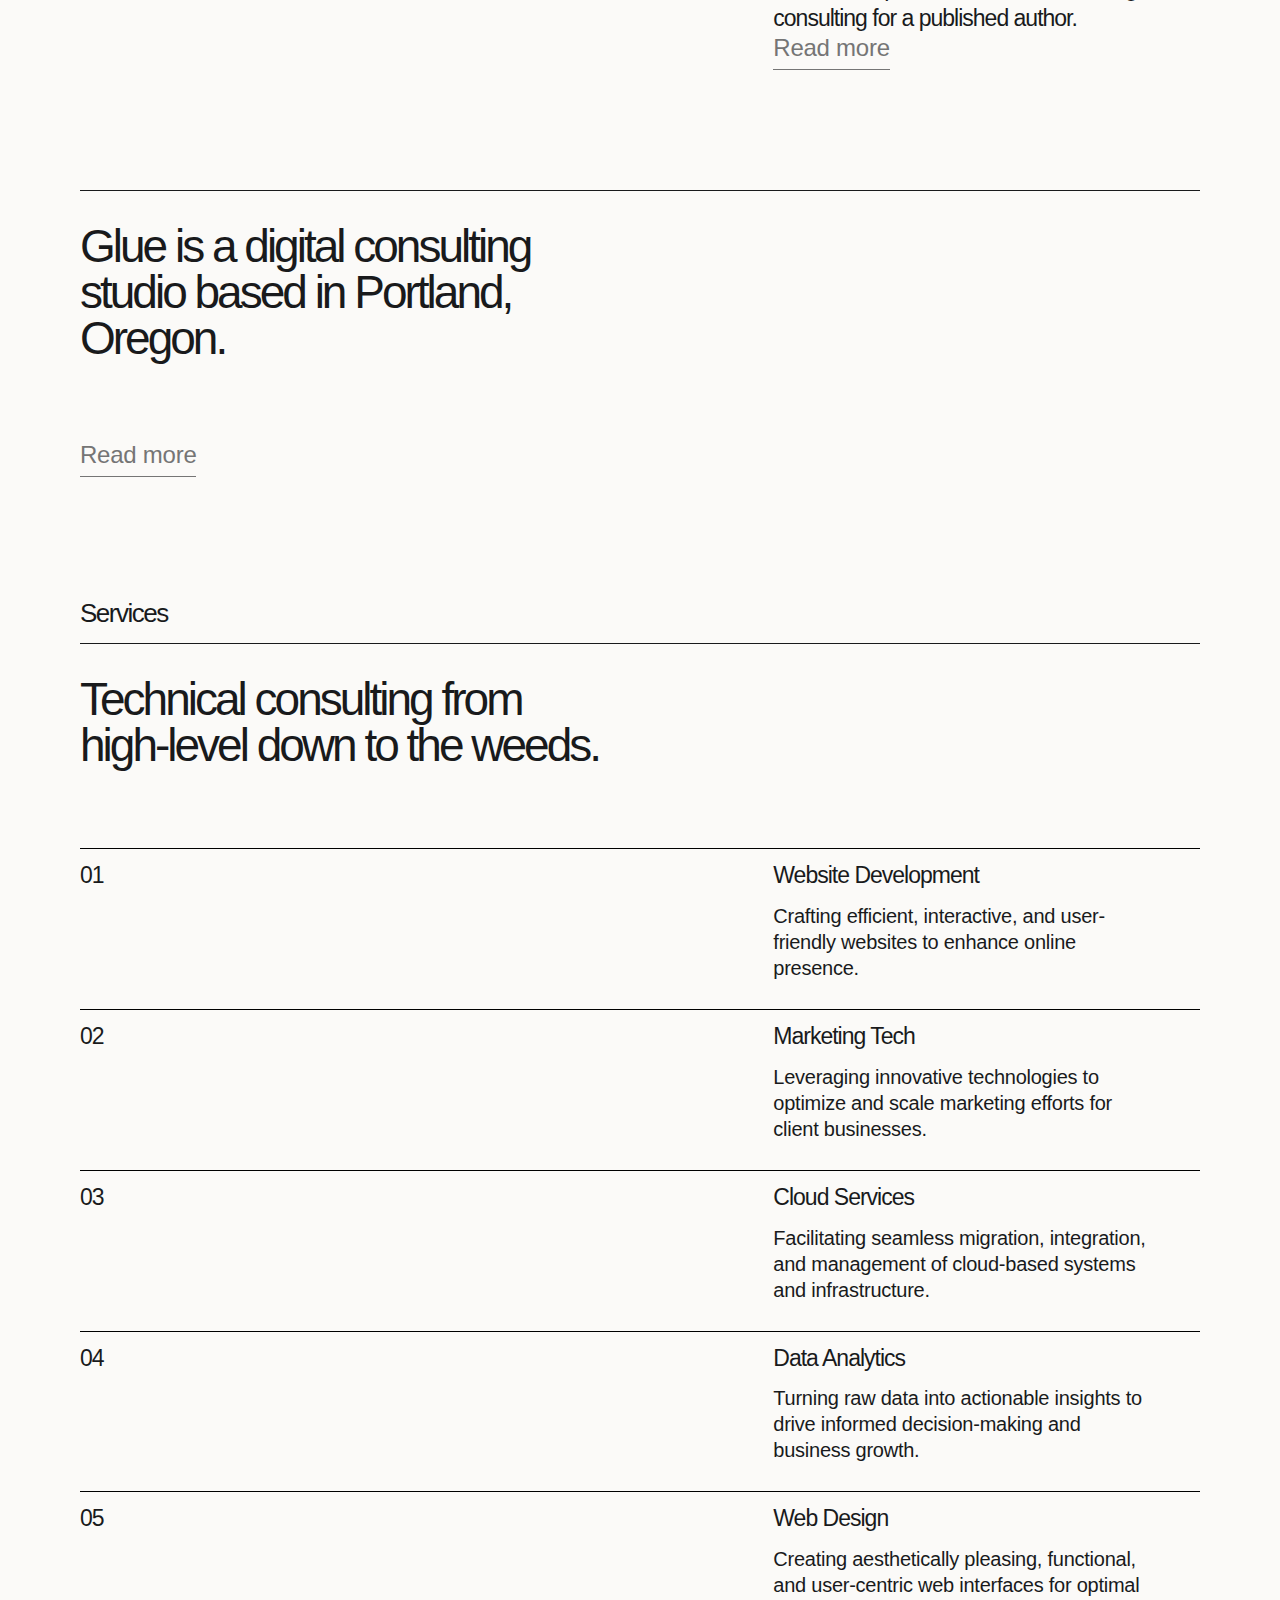
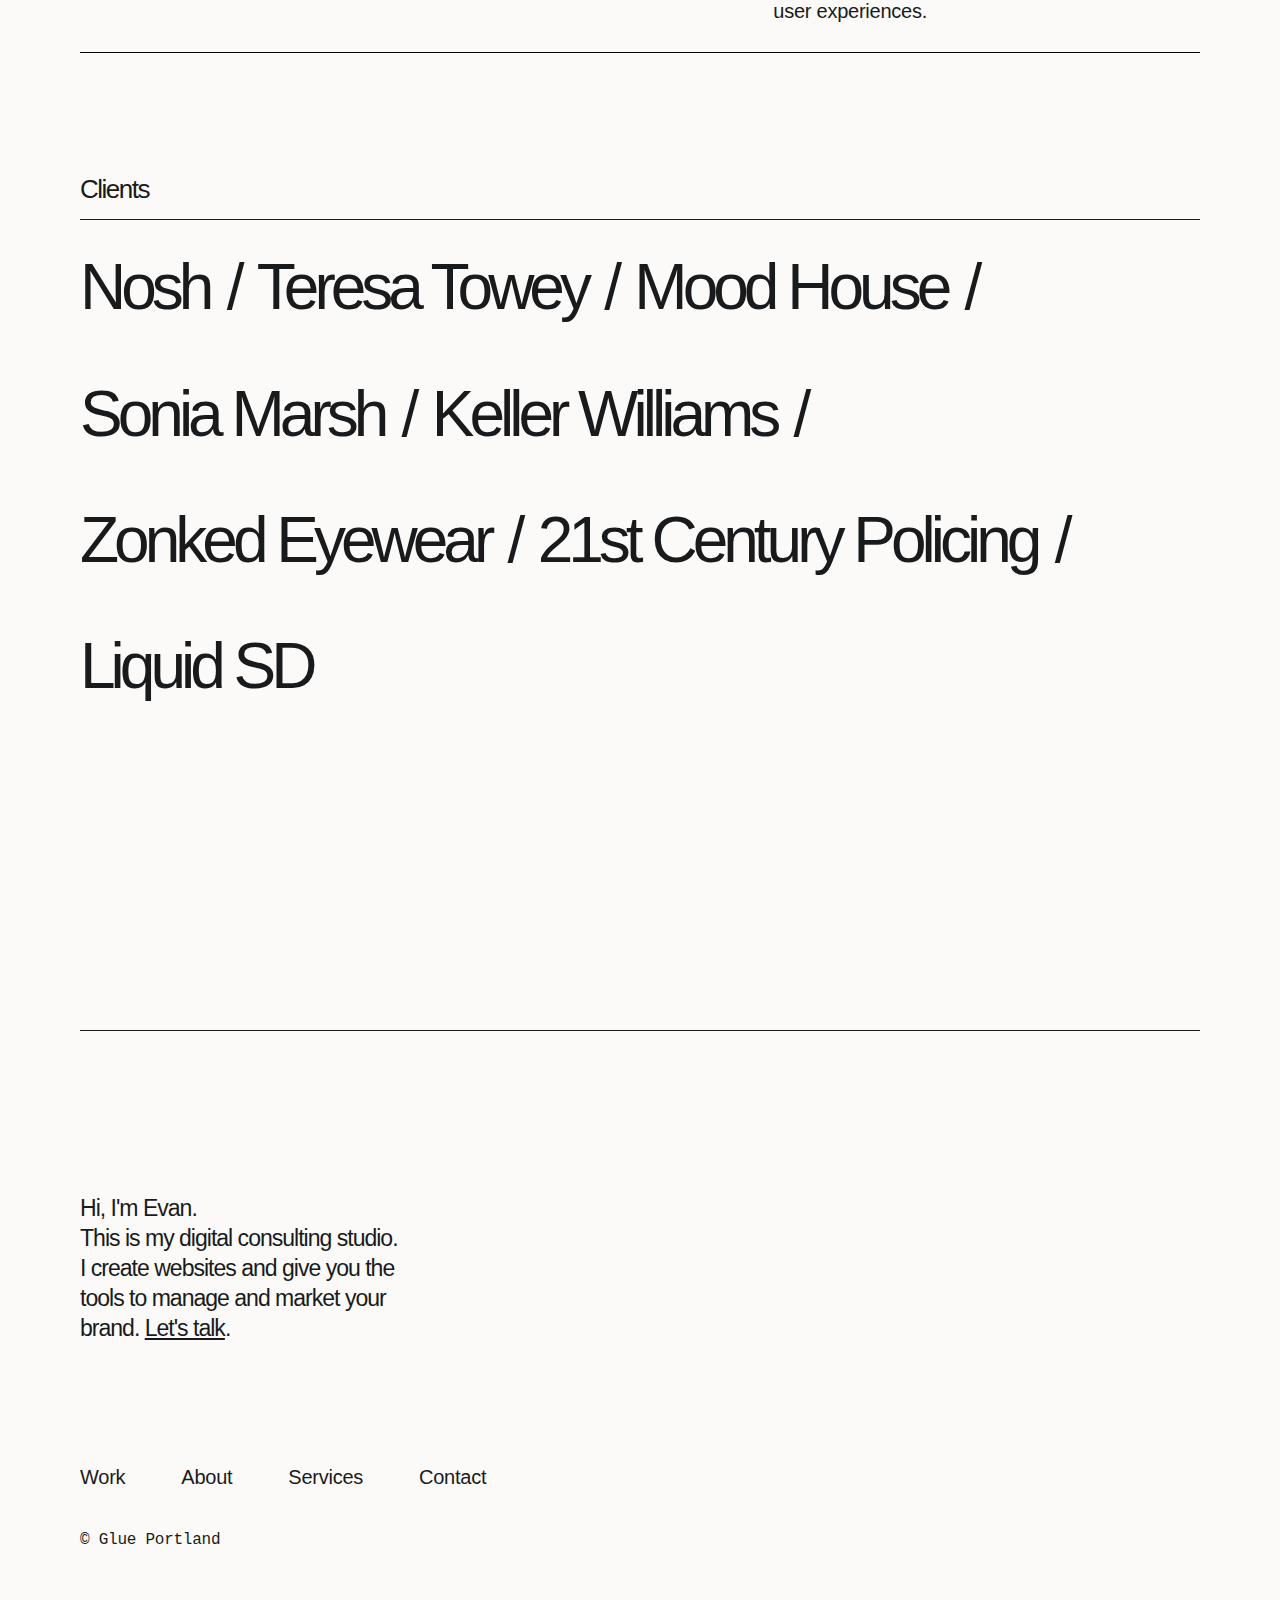
==== commit 50f2d2d3: "updates" ====
--- a/index.html
+++ b/index.html
@@ -1,14 +1,337 @@
-<!DOCTYPE html><!-- This site was created in Webflow. https://www.webflow.com --><!-- Last Published: Thu Jul 27 2023 16:33:32 GMT+0000 (Coordinated Universal Time) --><html data-wf-domain="glue-3aa4b9.webflow.io" data-wf-page="64c0092d0cc4b40c196a9c42" data-wf-site="64c0092c0cc4b40c196a9bea" lang="en"><head><meta charset="utf-8"/><title>Glue - Digital Consulting</title><meta content="Glue is a digital consulting studio based in Portland, OR. We specialize in web development, marketing tech, and analytics." name="description"/><meta content="width=device-width, initial-scale=1" name="viewport"/><meta content="Webflow" name="generator"/><link href="https://uploads-ssl.webflow.com/64c0092c0cc4b40c196a9bea/css/glue-3aa4b9.webflow.ca9811896.css" rel="stylesheet" type="text/css"/><link href="https://fonts.googleapis.com" rel="preconnect"/><link href="https://fonts.gstatic.com" rel="preconnect" crossorigin="anonymous"/><script src="https://ajax.googleapis.com/ajax/libs/webfont/1.6.26/webfont.js" type="text/javascript"></script><script type="text/javascript">WebFont.load({  google: {    families: ["Inconsolata:400,700","Inter:300,regular,500"]  }});</script><script type="text/javascript">!function(o,c){var n=c.documentElement,t=" w-mod-";n.className+=t+"js",("ontouchstart"in o||o.DocumentTouch&&c instanceof DocumentTouch)&&(n.className+=t+"touch")}(window,document);</script><link href="https://glueportland.com/glue-fav32.png" rel="shortcut icon" type="image/x-icon"/><link href="https://glueportland.com/glue-touch.png" rel="apple-touch-icon"/></head><body class="body"><div data-animation="default" data-collapse="medium" data-duration="400" data-easing="ease" data-easing2="ease" role="banner" class="navbar navbar-home w-nav"><div class="nav-container"><a href="index.html" aria-current="page" class="nav-logo w-nav-brand w--current"></a><nav role="navigation" class="nav-menu w-nav-menu"><a href="work.html" class="nav-link w-nav-link">Work</a><a href="about.html" class="nav-link w-nav-link">About</a><a href="index.html#services" class="nav-link w-nav-link">Services</a><a href="index.html#contact-footer" class="nav-link last-navlink w-nav-link">Contact</a></nav><div data-w-id="e377a4f6-1750-2a2d-fa33-59782f4914c7" class="menu-button w-nav-button"><div class="top-line"></div><div class="bottom-line"></div></div></div></div><div class="section hero-section wf-section"><div class="container"><div class="w-layout-grid _2-column-grid large-left-column hero-grid"><a id="w-node-_9330a5fc-4443-3abf-8ca3-714d5e10b861-196a9c42" href="index.html" aria-current="page" class="w-inline-block w--current"><img src="https://uploads-ssl.webflow.com/64c0092c0cc4b40c196a9bea/64c00cda519208dc437f9074_glue-black-logo.svg" loading="lazy" id="w-node-_28bcc92b-c246-8af2-af11-a4769c5c19f6-196a9c42" alt="" class="logo-home slide-in-bottom"/></a><p id="w-node-_25aff1ea-b55a-61cc-823a-64fa10236eee-196a9c42" class="text-large hero-subtitle slide-in-bottom-100ms">Hi, I&#x27;m Evan. <br/>This is my digital consulting studio. <br/>I create websites and give you the tools to manage and market your brand.</p></div></div></div><div class="section margin-bottom-32 wf-section"><div class="container"><div class="section-heading-container"><div class="section-heading-content"><h2 class="section-heading">Recent work</h2></div><div class="divider"></div></div><div class="w-dyn-list"><div role="list" class="w-dyn-items"><div role="listitem" class="case-wrapper w-dyn-item"><div class="w-layout-grid _2-column-grid large-left-column case-grid"><a href="project/nosh.html" class="case-thumbnail-wrapper w-inline-block"><img src="https://uploads-ssl.webflow.com/64c0092d0cc4b40c196a9c63/64c014132e75e75d10b039b9_Untitled%20(2000%20%C3%97%201335%20px).jpg" loading="lazy" data-w-id="c84960da-dc8c-bb40-ad99-2c3709967a3d" alt="" sizes="100vw" srcset="https://uploads-ssl.webflow.com/64c0092d0cc4b40c196a9c63/64c014132e75e75d10b039b9_Untitled%20(2000%20%C3%97%201335%20px)-p-500.jpg 500w, https://uploads-ssl.webflow.com/64c0092d0cc4b40c196a9c63/64c014132e75e75d10b039b9_Untitled%20(2000%20%C3%97%201335%20px)-p-800.jpg 800w, https://uploads-ssl.webflow.com/64c0092d0cc4b40c196a9c63/64c014132e75e75d10b039b9_Untitled%20(2000%20%C3%97%201335%20px)-p-1080.jpg 1080w, https://uploads-ssl.webflow.com/64c0092d0cc4b40c196a9c63/64c014132e75e75d10b039b9_Untitled%20(2000%20%C3%97%201335%20px)-p-1600.jpg 1600w, https://uploads-ssl.webflow.com/64c0092d0cc4b40c196a9c63/64c014132e75e75d10b039b9_Untitled%20(2000%20%C3%97%201335%20px).jpg 2000w" class="case-thumbnail"/></a><div id="w-node-b5778126-deb5-cfa7-3b5e-81c258e7ef14-196a9c42" class="case-text-container"><div class="case-text-wrapper"><h3 class="heading">Nosh</h3><p class="text-large">Web development and custom menu software for an award-winning restaurant.</p></div><a href="project/nosh.html" class="button w-inline-block"><div class="button-text">Read more</div><div class="button-underline"></div></a></div></div><div class="divider"></div></div><div role="listitem" class="case-wrapper w-dyn-item"><div class="w-layout-grid _2-column-grid large-left-column case-grid"><a href="project/teresatowey.html" class="case-thumbnail-wrapper w-inline-block"><img src="https://uploads-ssl.webflow.com/64c0092d0cc4b40c196a9c63/64c01c4f3597b3040b38fa4e_Untitled%20(2000%20%C3%97%201335%20px)%20(1).jpg" loading="lazy" data-w-id="c84960da-dc8c-bb40-ad99-2c3709967a3d" alt="" sizes="100vw" srcset="https://uploads-ssl.webflow.com/64c0092d0cc4b40c196a9c63/64c01c4f3597b3040b38fa4e_Untitled%20(2000%20%C3%97%201335%20px)%20(1)-p-500.jpg 500w, https://uploads-ssl.webflow.com/64c0092d0cc4b40c196a9c63/64c01c4f3597b3040b38fa4e_Untitled%20(2000%20%C3%97%201335%20px)%20(1)-p-800.jpg 800w, https://uploads-ssl.webflow.com/64c0092d0cc4b40c196a9c63/64c01c4f3597b3040b38fa4e_Untitled%20(2000%20%C3%97%201335%20px)%20(1)-p-1080.jpg 1080w, https://uploads-ssl.webflow.com/64c0092d0cc4b40c196a9c63/64c01c4f3597b3040b38fa4e_Untitled%20(2000%20%C3%97%201335%20px)%20(1)-p-1600.jpg 1600w, https://uploads-ssl.webflow.com/64c0092d0cc4b40c196a9c63/64c01c4f3597b3040b38fa4e_Untitled%20(2000%20%C3%97%201335%20px)%20(1).jpg 2000w" class="case-thumbnail"/></a><div id="w-node-b5778126-deb5-cfa7-3b5e-81c258e7ef14-196a9c42" class="case-text-container"><div class="case-text-wrapper"><h3 class="heading">Teresa Towey</h3><p class="text-large">Full-stack digital consulting for a health &amp; wellness coaching business.</p></div><a href="project/teresatowey.html" class="button w-inline-block"><div class="button-text">Read more</div><div class="button-underline"></div></a></div></div><div class="divider"></div></div><div role="listitem" class="case-wrapper w-dyn-item"><div class="w-layout-grid _2-column-grid large-left-column case-grid"><a href="project/mood-house.html" class="case-thumbnail-wrapper w-inline-block"><img src="https://uploads-ssl.webflow.com/64c0092d0cc4b40c196a9c63/64c01f063597b3040b3e0eff_mh.jpg" loading="lazy" data-w-id="c84960da-dc8c-bb40-ad99-2c3709967a3d" alt="" sizes="100vw" srcset="https://uploads-ssl.webflow.com/64c0092d0cc4b40c196a9c63/64c01f063597b3040b3e0eff_mh-p-500.jpg 500w, https://uploads-ssl.webflow.com/64c0092d0cc4b40c196a9c63/64c01f063597b3040b3e0eff_mh-p-800.jpg 800w, https://uploads-ssl.webflow.com/64c0092d0cc4b40c196a9c63/64c01f063597b3040b3e0eff_mh-p-1080.jpg 1080w, https://uploads-ssl.webflow.com/64c0092d0cc4b40c196a9c63/64c01f063597b3040b3e0eff_mh-p-1600.jpg 1600w, https://uploads-ssl.webflow.com/64c0092d0cc4b40c196a9c63/64c01f063597b3040b3e0eff_mh.jpg 2000w" class="case-thumbnail"/></a><div id="w-node-b5778126-deb5-cfa7-3b5e-81c258e7ef14-196a9c42" class="case-text-container"><div class="case-text-wrapper"><h3 class="heading">Mood House</h3><p class="text-large">Shopify stand-up and search marketing for a graphic design studio.</p></div><a href="project/mood-house.html" class="button w-inline-block"><div class="button-text">Read more</div><div class="button-underline"></div></a></div></div><div class="divider"></div></div><div role="listitem" class="case-wrapper w-dyn-item"><div class="w-layout-grid _2-column-grid large-left-column case-grid"><a href="project/sonia-marsh.html" class="case-thumbnail-wrapper w-inline-block"><img src="https://uploads-ssl.webflow.com/64c0092d0cc4b40c196a9c63/64c022cda8354b02e1e70457_Untitled%20(2000%20%C3%97%201335%20px)%20(2).jpg" loading="lazy" data-w-id="c84960da-dc8c-bb40-ad99-2c3709967a3d" alt="" sizes="100vw" srcset="https://uploads-ssl.webflow.com/64c0092d0cc4b40c196a9c63/64c022cda8354b02e1e70457_Untitled%20(2000%20%C3%97%201335%20px)%20(2)-p-500.jpg 500w, https://uploads-ssl.webflow.com/64c0092d0cc4b40c196a9c63/64c022cda8354b02e1e70457_Untitled%20(2000%20%C3%97%201335%20px)%20(2)-p-800.jpg 800w, https://uploads-ssl.webflow.com/64c0092d0cc4b40c196a9c63/64c022cda8354b02e1e70457_Untitled%20(2000%20%C3%97%201335%20px)%20(2)-p-1080.jpg 1080w, https://uploads-ssl.webflow.com/64c0092d0cc4b40c196a9c63/64c022cda8354b02e1e70457_Untitled%20(2000%20%C3%97%201335%20px)%20(2)-p-1600.jpg 1600w, https://uploads-ssl.webflow.com/64c0092d0cc4b40c196a9c63/64c022cda8354b02e1e70457_Untitled%20(2000%20%C3%97%201335%20px)%20(2).jpg 2000w" class="case-thumbnail"/></a><div id="w-node-b5778126-deb5-cfa7-3b5e-81c258e7ef14-196a9c42" class="case-text-container"><div class="case-text-wrapper"><h3 class="heading">Sonia Marsh</h3><p class="text-large">Web development and email marketing tech consulting for a published author.</p></div><a href="project/sonia-marsh.html" class="button w-inline-block"><div class="button-text">Read more</div><div class="button-underline"></div></a></div></div><div class="divider"></div></div></div></div></div></div><div class="section wf-section"><div class="container"><div class="w-layout-grid _2-column-grid large-left-column"><div id="w-node-b776db65-cf2b-5499-b830-958c9a2a09d0-196a9c42" class="div-block"><p class="text-4xl">Glue is a digital consulting studio based in Portland, Oregon.</p><a href="about.html" class="button w-inline-block"><div class="button-text">Read more </div><div class="button-underline"></div></a></div></div></div></div><div class="section wf-section"><div class="container"><div class="section-heading-container"><div class="section-heading-content"><h2 id="services" class="section-heading">Services</h2></div><div class="divider"></div></div><div class="w-layout-grid _2-column-grid large-left-column"><p id="w-node-_842879d6-5c52-ed40-ebf2-291ae0a2603a-e0a26032" class="text-4xl">Technical consulting from high-level down to the weeds.</p></div><div class="accordion"><div class="accordion-list-item"><div class="w-layout-grid _2-column-grid large-left-column accordion-grid"><div class="text-large accordion-number">01</div><div class="accordion-content-container"><div class="accordion-title-container"><div class="text-large accordion-title">Website Development</div><img src="https://uploads-ssl.webflow.com/64c0092c0cc4b40c196a9bea/64c0092d0cc4b40c196a9c5c_plus.svg" loading="lazy" width="13" alt="" class="plus"/></div><div class="accordion-description"><p class="accordion-paragraph">Crafting efficient, interactive, and user-friendly websites to enhance online presence.</p></div></div></div></div><div class="accordion-list-item"><div class="w-layout-grid _2-column-grid large-left-column accordion-grid"><div class="text-large accordion-number">02</div><div class="accordion-content-container"><div class="accordion-title-container"><div class="text-large accordion-title">Marketing Tech</div><img src="https://uploads-ssl.webflow.com/64c0092c0cc4b40c196a9bea/64c0092d0cc4b40c196a9c5c_plus.svg" loading="lazy" width="13" alt="" class="plus"/></div><div class="accordion-description"><p class="accordion-paragraph">Leveraging innovative technologies to optimize and scale marketing efforts for client businesses.</p></div></div></div></div><div class="accordion-list-item"><div class="w-layout-grid _2-column-grid large-left-column accordion-grid"><div class="text-large accordion-number">03</div><div class="accordion-content-container"><div class="accordion-title-container"><div class="text-large accordion-title">Cloud Services</div><img src="https://uploads-ssl.webflow.com/64c0092c0cc4b40c196a9bea/64c0092d0cc4b40c196a9c5c_plus.svg" loading="lazy" width="13" alt="" class="plus"/></div><div class="accordion-description"><p class="accordion-paragraph">Facilitating seamless migration, integration, and management of cloud-based systems and infrastructure.</p></div></div></div></div><div class="accordion-list-item"><div class="w-layout-grid _2-column-grid large-left-column accordion-grid"><div class="text-large accordion-number">04</div><div class="accordion-content-container"><div class="accordion-title-container"><div class="text-large accordion-title">Data Analytics</div><img src="https://uploads-ssl.webflow.com/64c0092c0cc4b40c196a9bea/64c0092d0cc4b40c196a9c5c_plus.svg" loading="lazy" width="13" alt="" class="plus"/></div><div class="accordion-description"><p class="accordion-paragraph">Turning raw data into actionable insights to drive informed decision-making and business growth.</p></div></div></div></div><div class="accordion-list-item"><div class="w-layout-grid _2-column-grid large-left-column accordion-grid"><div class="text-large accordion-number">05</div><div class="accordion-content-container"><div class="accordion-title-container"><div class="text-large accordion-title">Web Design</div><img src="https://uploads-ssl.webflow.com/64c0092c0cc4b40c196a9bea/64c0092d0cc4b40c196a9c5c_plus.svg" loading="lazy" width="13" alt="" class="plus"/></div><div class="accordion-description"><p class="accordion-paragraph">Creating aesthetically pleasing, functional, and user-centric web interfaces for optimal user experiences.</p></div></div></div></div></div></div></div><div class="section wf-section"><div class="container"><div class="section-heading-container"><div class="section-heading-content"><h2 class="section-heading">Clients</h2></div><div class="divider"></div></div><div class="div-block-2"><div class="text-5xl client-list-items">Nosh</div><div class="text-5xl client-list-items separator">/</div><div class="text-5xl client-list-items">Teresa Towey</div><div class="text-5xl client-list-items separator">/</div><div class="text-5xl client-list-items">Mood House</div><div class="text-5xl client-list-items separator">/</div><div class="text-5xl client-list-items">Sonia Marsh</div><div class="text-5xl client-list-items separator">/</div><div class="text-5xl client-list-items">Keller Williams</div><div class="text-5xl client-list-items separator">/</div><div class="text-5xl client-list-items">Zonked Eyewear</div><div class="text-5xl client-list-items separator">/</div><div class="text-5xl client-list-items">21st Century Policing</div><div class="text-5xl client-list-items separator">/</div><div class="text-5xl client-list-items">Liquid SD</div></div></div></div><div class="section wf-section"></div><div class="footer"><div class="footer-container"><div class="divider"></div><div class="w-layout-grid _2-column-grid large-left-column footer-grid"><div class="footer-info-container"><div class="div-block-4"><img src="https://uploads-ssl.webflow.com/64c0092c0cc4b40c196a9bea/64c00cda519208dc437f9074_glue-black-logo.svg" loading="lazy" width="200" height="Auto" alt="" class="footer-logo"/></div><p class="text-large footer-description">Hi, I&#x27;m Evan. <br/>This is my digital consulting studio. <br/>I create websites and give you the tools to manage and market your brand.<br/></p></div><div id="w-node-_919f3219-4d64-f0b1-b857-2cfbaa5392f9-ae2af369" class="w-form"><form id="email-form" name="email-form" data-name="Email Form" method="get" data-wf-page-id="64c0092d0cc4b40c196a9c42" data-wf-element-id="919f3219-4d64-f0b1-b857-2cfbaa5392fa"><h3 id="contact-footer" class="heading-2">Let&#x27;s work together.</h3><input type="text" class="w-input" maxlength="256" name="name" data-name="Name" placeholder="Name" id="name"/><input type="email" class="w-input" maxlength="256" name="email-2" data-name="Email 2" placeholder="Email address" id="email-2" required=""/><textarea id="Message" name="Message" maxlength="5000" data-name="Message" placeholder="What are you working on?" class="w-input"></textarea><input type="submit" value="Send" data-wait="Please wait..." class="submit-button-2 w-button"/></form><div class="w-form-done"><div>Thank you! Your submission has been received!</div></div><div class="w-form-fail"><div>Oops! Something went wrong while submitting the form.</div></div></div></div><div class="subfooter"><div class="footer-links"><a href="work.html" class="footer-link">Work</a><a href="about.html" class="footer-link">About</a><a href="services.html" class="footer-link">Services</a><a href="index.html#contact-footer" class="footer-link last-footerlink">Contact</a></div></div><p class="copyright-text">© Glue Portland 2023</p></div></div><script src="https://d3e54v103j8qbb.cloudfront.net/js/jquery-3.5.1.min.dc5e7f18c8.js?site=64c0092c0cc4b40c196a9bea" type="text/javascript" integrity="sha256-9/aliU8dGd2tb6OSsuzixeV4y/faTqgFtohetphbbj0=" crossorigin="anonymous"></script><script src="https://uploads-ssl.webflow.com/64c0092c0cc4b40c196a9bea/js/webflow.79de38f7b.js" type="text/javascript"></script><style>
-  
-  body{
-  -webkit-font-smoothing: antialiased;
-  }
+<!DOCTYPE html>
+<!-- This site was created in Webflow. https://www.webflow.com --><!-- Last Published: Thu Jul 27 2023 16:33:32 GMT+0000 (Coordinated Universal Time) -->
+<html data-wf-domain="glue-3aa4b9.webflow.io" data-wf-page="64c0092d0cc4b40c196a9c42"
+  data-wf-site="64c0092c0cc4b40c196a9bea" lang="en">
 
-.w-webflow-badge {
-position: fixed !important; 
-display: None !important; 
-visibility: hidden !important;}
-  
-  
-  
-</style></body></html>+<head>
+  <meta charset="utf-8" />
+  <title>Glue - Digital Consulting</title>
+  <meta
+    content="Glue is a digital consulting studio based in Portland, OR. We specialize in web development, marketing tech, and analytics."
+    name="description" />
+  <meta content="width=device-width, initial-scale=1" name="viewport" />
+  <meta content="Webflow" name="generator" />
+  <link href="glue.css"
+    rel="stylesheet" type="text/css" />
+  <link href="https://fonts.googleapis.com" rel="preconnect" />
+  <link href="https://fonts.gstatic.com" rel="preconnect" crossorigin="anonymous" />
+  <script src="https://ajax.googleapis.com/ajax/libs/webfont/1.6.26/webfont.js" type="text/javascript"></script>
+  <script
+    type="text/javascript">WebFont.load({ google: { families: ["Inconsolata:400,700", "Inter:300,regular,500"] } });</script>
+  <script
+    type="text/javascript">!function (o, c) { var n = c.documentElement, t = " w-mod-"; n.className += t + "js", ("ontouchstart" in o || o.DocumentTouch && c instanceof DocumentTouch) && (n.className += t + "touch") }(window, document);</script>
+  <link href="https://glueportland.com/glue-fav32.png" rel="shortcut icon" type="image/x-icon" />
+  <link href="https://glueportland.com/glue-touch.png" rel="apple-touch-icon" />
+</head>
+
+<body class="body">
+  <div data-animation="default" data-collapse="medium" data-duration="400" data-easing="ease" data-easing2="ease"
+    role="banner" class="navbar navbar-home w-nav">
+    <div class="nav-container"><a href="index.html" aria-current="page" class="nav-logo w-nav-brand w--current"></a>
+      <nav role="navigation" class="nav-menu w-nav-menu"><a href="work.html" class="nav-link w-nav-link">Work</a><a
+          href="about.html" class="nav-link w-nav-link">About</a><a href="index.html#services"
+          class="nav-link w-nav-link">Services</a><a href="./contact.html"
+          class="nav-link last-navlink w-nav-link">Contact</a></nav>
+      <div data-w-id="e377a4f6-1750-2a2d-fa33-59782f4914c7" class="menu-button w-nav-button">
+        <div class="top-line"></div>
+        <div class="bottom-line"></div>
+      </div>
+    </div>
+  </div>
+  <div class="section hero-section wf-section">
+    <div class="container">
+      <div class="w-layout-grid _2-column-grid large-left-column hero-grid"><a
+          id="w-node-_9330a5fc-4443-3abf-8ca3-714d5e10b861-196a9c42" href="index.html" aria-current="page"
+          class="w-inline-block w--current"><img
+            src="https://uploads-ssl.webflow.com/64c0092c0cc4b40c196a9bea/64c00cda519208dc437f9074_glue-black-logo.svg"
+            loading="lazy" id="w-node-_28bcc92b-c246-8af2-af11-a4769c5c19f6-196a9c42" alt=""
+            class="logo-home slide-in-bottom" /></a>
+        <p id="w-node-_25aff1ea-b55a-61cc-823a-64fa10236eee-196a9c42"
+          class="text-large hero-subtitle slide-in-bottom-100ms">Hi, I&#x27;m Evan. <br />This is my digital consulting
+          studio. <br />I create websites and give you the tools to manage and market your brand.</p>
+      </div>
+    </div>
+  </div>
+  <div class="section margin-bottom-32 wf-section">
+    <div class="container">
+      <div class="section-heading-container">
+        <div class="section-heading-content">
+          <h2 class="section-heading">Recent work</h2>
+        </div>
+        <div class="divider"></div>
+      </div>
+      <div class="w-dyn-list">
+        <div role="list" class="w-dyn-items">
+          <div role="listitem" class="case-wrapper w-dyn-item">
+            <div class="w-layout-grid _2-column-grid large-left-column case-grid"><a href="project/nosh.html"
+                class="case-thumbnail-wrapper w-inline-block"><img
+                  src="https://uploads-ssl.webflow.com/64c0092d0cc4b40c196a9c63/64c014132e75e75d10b039b9_Untitled%20(2000%20%C3%97%201335%20px).jpg"
+                  loading="lazy" data-w-id="c84960da-dc8c-bb40-ad99-2c3709967a3d" alt="" sizes="100vw"
+                  srcset="https://uploads-ssl.webflow.com/64c0092d0cc4b40c196a9c63/64c014132e75e75d10b039b9_Untitled%20(2000%20%C3%97%201335%20px)-p-500.jpg 500w, https://uploads-ssl.webflow.com/64c0092d0cc4b40c196a9c63/64c014132e75e75d10b039b9_Untitled%20(2000%20%C3%97%201335%20px)-p-800.jpg 800w, https://uploads-ssl.webflow.com/64c0092d0cc4b40c196a9c63/64c014132e75e75d10b039b9_Untitled%20(2000%20%C3%97%201335%20px)-p-1080.jpg 1080w, https://uploads-ssl.webflow.com/64c0092d0cc4b40c196a9c63/64c014132e75e75d10b039b9_Untitled%20(2000%20%C3%97%201335%20px)-p-1600.jpg 1600w, https://uploads-ssl.webflow.com/64c0092d0cc4b40c196a9c63/64c014132e75e75d10b039b9_Untitled%20(2000%20%C3%97%201335%20px).jpg 2000w"
+                  class="case-thumbnail" /></a>
+              <div id="w-node-b5778126-deb5-cfa7-3b5e-81c258e7ef14-196a9c42" class="case-text-container">
+                <div class="case-text-wrapper">
+                  <h3 class="heading">Nosh</h3>
+                  <p class="text-large">Web development and custom menu software for an award-winning restaurant.</p>
+                </div><a href="project/nosh.html" class="button w-inline-block">
+                  <div class="button-text">Read more</div>
+                  <div class="button-underline"></div>
+                </a>
+              </div>
+            </div>
+            <div class="divider"></div>
+          </div>
+          <div role="listitem" class="case-wrapper w-dyn-item">
+            <div class="w-layout-grid _2-column-grid large-left-column case-grid"><a href="project/teresatowey.html"
+                class="case-thumbnail-wrapper w-inline-block"><img
+                  src="https://uploads-ssl.webflow.com/64c0092d0cc4b40c196a9c63/64c01c4f3597b3040b38fa4e_Untitled%20(2000%20%C3%97%201335%20px)%20(1).jpg"
+                  loading="lazy" data-w-id="c84960da-dc8c-bb40-ad99-2c3709967a3d" alt="" sizes="100vw"
+                  srcset="https://uploads-ssl.webflow.com/64c0092d0cc4b40c196a9c63/64c01c4f3597b3040b38fa4e_Untitled%20(2000%20%C3%97%201335%20px)%20(1)-p-500.jpg 500w, https://uploads-ssl.webflow.com/64c0092d0cc4b40c196a9c63/64c01c4f3597b3040b38fa4e_Untitled%20(2000%20%C3%97%201335%20px)%20(1)-p-800.jpg 800w, https://uploads-ssl.webflow.com/64c0092d0cc4b40c196a9c63/64c01c4f3597b3040b38fa4e_Untitled%20(2000%20%C3%97%201335%20px)%20(1)-p-1080.jpg 1080w, https://uploads-ssl.webflow.com/64c0092d0cc4b40c196a9c63/64c01c4f3597b3040b38fa4e_Untitled%20(2000%20%C3%97%201335%20px)%20(1)-p-1600.jpg 1600w, https://uploads-ssl.webflow.com/64c0092d0cc4b40c196a9c63/64c01c4f3597b3040b38fa4e_Untitled%20(2000%20%C3%97%201335%20px)%20(1).jpg 2000w"
+                  class="case-thumbnail" /></a>
+              <div id="w-node-b5778126-deb5-cfa7-3b5e-81c258e7ef14-196a9c42" class="case-text-container">
+                <div class="case-text-wrapper">
+                  <h3 class="heading">Teresa Towey</h3>
+                  <p class="text-large">Full-stack digital consulting for a health &amp; wellness coaching business.</p>
+                </div><a href="project/teresatowey.html" class="button w-inline-block">
+                  <div class="button-text">Read more</div>
+                  <div class="button-underline"></div>
+                </a>
+              </div>
+            </div>
+            <div class="divider"></div>
+          </div>
+          <div role="listitem" class="case-wrapper w-dyn-item">
+            <div class="w-layout-grid _2-column-grid large-left-column case-grid"><a href="project/mood-house.html"
+                class="case-thumbnail-wrapper w-inline-block"><img
+                  src="https://uploads-ssl.webflow.com/64c0092d0cc4b40c196a9c63/64c01f063597b3040b3e0eff_mh.jpg"
+                  loading="lazy" data-w-id="c84960da-dc8c-bb40-ad99-2c3709967a3d" alt="" sizes="100vw"
+                  srcset="https://uploads-ssl.webflow.com/64c0092d0cc4b40c196a9c63/64c01f063597b3040b3e0eff_mh-p-500.jpg 500w, https://uploads-ssl.webflow.com/64c0092d0cc4b40c196a9c63/64c01f063597b3040b3e0eff_mh-p-800.jpg 800w, https://uploads-ssl.webflow.com/64c0092d0cc4b40c196a9c63/64c01f063597b3040b3e0eff_mh-p-1080.jpg 1080w, https://uploads-ssl.webflow.com/64c0092d0cc4b40c196a9c63/64c01f063597b3040b3e0eff_mh-p-1600.jpg 1600w, https://uploads-ssl.webflow.com/64c0092d0cc4b40c196a9c63/64c01f063597b3040b3e0eff_mh.jpg 2000w"
+                  class="case-thumbnail" /></a>
+              <div id="w-node-b5778126-deb5-cfa7-3b5e-81c258e7ef14-196a9c42" class="case-text-container">
+                <div class="case-text-wrapper">
+                  <h3 class="heading">Mood House</h3>
+                  <p class="text-large">Shopify stand-up and search marketing for a graphic design studio.</p>
+                </div><a href="project/mood-house.html" class="button w-inline-block">
+                  <div class="button-text">Read more</div>
+                  <div class="button-underline"></div>
+                </a>
+              </div>
+            </div>
+            <div class="divider"></div>
+          </div>
+          <div role="listitem" class="case-wrapper w-dyn-item">
+            <div class="w-layout-grid _2-column-grid large-left-column case-grid"><a href="project/sonia-marsh.html"
+                class="case-thumbnail-wrapper w-inline-block"><img
+                  src="https://uploads-ssl.webflow.com/64c0092d0cc4b40c196a9c63/64c022cda8354b02e1e70457_Untitled%20(2000%20%C3%97%201335%20px)%20(2).jpg"
+                  loading="lazy" data-w-id="c84960da-dc8c-bb40-ad99-2c3709967a3d" alt="" sizes="100vw"
+                  srcset="https://uploads-ssl.webflow.com/64c0092d0cc4b40c196a9c63/64c022cda8354b02e1e70457_Untitled%20(2000%20%C3%97%201335%20px)%20(2)-p-500.jpg 500w, https://uploads-ssl.webflow.com/64c0092d0cc4b40c196a9c63/64c022cda8354b02e1e70457_Untitled%20(2000%20%C3%97%201335%20px)%20(2)-p-800.jpg 800w, https://uploads-ssl.webflow.com/64c0092d0cc4b40c196a9c63/64c022cda8354b02e1e70457_Untitled%20(2000%20%C3%97%201335%20px)%20(2)-p-1080.jpg 1080w, https://uploads-ssl.webflow.com/64c0092d0cc4b40c196a9c63/64c022cda8354b02e1e70457_Untitled%20(2000%20%C3%97%201335%20px)%20(2)-p-1600.jpg 1600w, https://uploads-ssl.webflow.com/64c0092d0cc4b40c196a9c63/64c022cda8354b02e1e70457_Untitled%20(2000%20%C3%97%201335%20px)%20(2).jpg 2000w"
+                  class="case-thumbnail" /></a>
+              <div id="w-node-b5778126-deb5-cfa7-3b5e-81c258e7ef14-196a9c42" class="case-text-container">
+                <div class="case-text-wrapper">
+                  <h3 class="heading">Sonia Marsh</h3>
+                  <p class="text-large">Web development and email marketing tech consulting for a published author.</p>
+                </div><a href="project/sonia-marsh.html" class="button w-inline-block">
+                  <div class="button-text">Read more</div>
+                  <div class="button-underline"></div>
+                </a>
+              </div>
+            </div>
+            <div class="divider"></div>
+          </div>
+        </div>
+      </div>
+    </div>
+  </div>
+  <div class="section wf-section">
+    <div class="container">
+      <div class="w-layout-grid _2-column-grid large-left-column">
+        <div id="w-node-b776db65-cf2b-5499-b830-958c9a2a09d0-196a9c42" class="div-block">
+          <p class="text-4xl">Glue is a digital consulting studio based in Portland, Oregon.</p><a href="about.html"
+            class="button w-inline-block">
+            <div class="button-text">Read more </div>
+            <div class="button-underline"></div>
+          </a>
+        </div>
+      </div>
+    </div>
+  </div>
+  <div class="section wf-section">
+    <div class="container">
+      <div class="section-heading-container">
+        <div class="section-heading-content">
+          <h2 id="services" class="section-heading">Services</h2>
+        </div>
+        <div class="divider"></div>
+      </div>
+      <div class="w-layout-grid _2-column-grid large-left-column">
+        <p id="w-node-_842879d6-5c52-ed40-ebf2-291ae0a2603a-e0a26032" class="text-4xl">Technical consulting from
+          high-level down to the weeds.</p>
+      </div>
+      <div class="accordion">
+        <div class="accordion-list-item">
+          <div class="w-layout-grid _2-column-grid large-left-column accordion-grid">
+            <div class="text-large accordion-number">01</div>
+            <div class="accordion-content-container">
+              <div class="accordion-title-container">
+                <div class="text-large accordion-title">Website Development</div><img
+                  src="https://uploads-ssl.webflow.com/64c0092c0cc4b40c196a9bea/64c0092d0cc4b40c196a9c5c_plus.svg"
+                  loading="lazy" width="13" alt="" class="plus" />
+              </div>
+              <div class="accordion-description">
+                <p class="accordion-paragraph">Crafting efficient, interactive, and user-friendly websites to enhance
+                  online presence.</p>
+              </div>
+            </div>
+          </div>
+        </div>
+        <div class="accordion-list-item">
+          <div class="w-layout-grid _2-column-grid large-left-column accordion-grid">
+            <div class="text-large accordion-number">02</div>
+            <div class="accordion-content-container">
+              <div class="accordion-title-container">
+                <div class="text-large accordion-title">Marketing Tech</div><img
+                  src="https://uploads-ssl.webflow.com/64c0092c0cc4b40c196a9bea/64c0092d0cc4b40c196a9c5c_plus.svg"
+                  loading="lazy" width="13" alt="" class="plus" />
+              </div>
+              <div class="accordion-description">
+                <p class="accordion-paragraph">Leveraging innovative technologies to optimize and scale marketing
+                  efforts for client businesses.</p>
+              </div>
+            </div>
+          </div>
+        </div>
+        <div class="accordion-list-item">
+          <div class="w-layout-grid _2-column-grid large-left-column accordion-grid">
+            <div class="text-large accordion-number">03</div>
+            <div class="accordion-content-container">
+              <div class="accordion-title-container">
+                <div class="text-large accordion-title">Cloud Services</div><img
+                  src="https://uploads-ssl.webflow.com/64c0092c0cc4b40c196a9bea/64c0092d0cc4b40c196a9c5c_plus.svg"
+                  loading="lazy" width="13" alt="" class="plus" />
+              </div>
+              <div class="accordion-description">
+                <p class="accordion-paragraph">Facilitating seamless migration, integration, and management of
+                  cloud-based systems and infrastructure.</p>
+              </div>
+            </div>
+          </div>
+        </div>
+        <div class="accordion-list-item">
+          <div class="w-layout-grid _2-column-grid large-left-column accordion-grid">
+            <div class="text-large accordion-number">04</div>
+            <div class="accordion-content-container">
+              <div class="accordion-title-container">
+                <div class="text-large accordion-title">Data Analytics</div><img
+                  src="https://uploads-ssl.webflow.com/64c0092c0cc4b40c196a9bea/64c0092d0cc4b40c196a9c5c_plus.svg"
+                  loading="lazy" width="13" alt="" class="plus" />
+              </div>
+              <div class="accordion-description">
+                <p class="accordion-paragraph">Turning raw data into actionable insights to drive informed
+                  decision-making and business growth.</p>
+              </div>
+            </div>
+          </div>
+        </div>
+        <div class="accordion-list-item">
+          <div class="w-layout-grid _2-column-grid large-left-column accordion-grid">
+            <div class="text-large accordion-number">05</div>
+            <div class="accordion-content-container">
+              <div class="accordion-title-container">
+                <div class="text-large accordion-title">Web Design</div><img
+                  src="https://uploads-ssl.webflow.com/64c0092c0cc4b40c196a9bea/64c0092d0cc4b40c196a9c5c_plus.svg"
+                  loading="lazy" width="13" alt="" class="plus" />
+              </div>
+              <div class="accordion-description">
+                <p class="accordion-paragraph">Creating aesthetically pleasing, functional, and user-centric web
+                  interfaces for optimal user experiences.</p>
+              </div>
+            </div>
+          </div>
+        </div>
+      </div>
+    </div>
+  </div>
+  <div class="section wf-section">
+    <div class="container">
+      <div class="section-heading-container">
+        <div class="section-heading-content">
+          <h2 class="section-heading">Clients</h2>
+        </div>
+        <div class="divider"></div>
+      </div>
+      <div class="div-block-2">
+        <div class="text-5xl client-list-items">Nosh</div>
+        <div class="text-5xl client-list-items separator">/</div>
+        <div class="text-5xl client-list-items">Teresa Towey</div>
+        <div class="text-5xl client-list-items separator">/</div>
+        <div class="text-5xl client-list-items">Mood House</div>
+        <div class="text-5xl client-list-items separator">/</div>
+        <div class="text-5xl client-list-items">Sonia Marsh</div>
+        <div class="text-5xl client-list-items separator">/</div>
+        <div class="text-5xl client-list-items">Keller Williams</div>
+        <div class="text-5xl client-list-items separator">/</div>
+        <div class="text-5xl client-list-items">Zonked Eyewear</div>
+        <div class="text-5xl client-list-items separator">/</div>
+        <div class="text-5xl client-list-items">21st Century Policing</div>
+        <div class="text-5xl client-list-items separator">/</div>
+        <div class="text-5xl client-list-items">Liquid SD</div>
+      </div>
+    </div>
+  </div>
+  <div class="section wf-section"></div>
+  <div class="footer">
+    <div class="footer-container">
+      <div class="divider"></div>
+      <div class="w-layout-grid _2-column-grid large-left-column footer-grid">
+        <div class="footer-info-container">
+          <div class="div-block-4"><img
+              src="https://uploads-ssl.webflow.com/64c0092c0cc4b40c196a9bea/64c00cda519208dc437f9074_glue-black-logo.svg"
+              loading="lazy" width="200" height="Auto" alt="" class="footer-logo" /></div>
+          <p class="text-large footer-description">Hi, I&#x27;m Evan. <br />This is my digital consulting studio.
+            <br />I create websites and give you the tools to manage and market your brand. <a style="text-decoration: underline; text-underline-offset: 0.1em;" href="./contact.html" >Let's talk</a>.<br /></p>
+        </div>
+   <!-- <div id="w-node-_919f3219-4d64-f0b1-b857-2cfbaa5392f9-ae2af369" class="w-form">
+          <form id="email-form" name="email-form" data-name="Email Form" method="get"
+            data-wf-page-id="64c0092d0cc4b40c196a9c42" data-wf-element-id="919f3219-4d64-f0b1-b857-2cfbaa5392fa">
+            <h3 id="contact-footer" class="heading-2">Let&#x27;s work together.</h3><input type="text" class="w-input"
+              maxlength="256" name="name" data-name="Name" placeholder="Name" id="name" /><input type="email"
+              class="w-input" maxlength="256" name="email-2" data-name="Email 2" placeholder="Email address"
+              id="email-2" required="" /><textarea id="Message" name="Message" maxlength="5000" data-name="Message"
+              placeholder="What are you working on?" class="w-input"></textarea><input type="submit" value="Send"
+              data-wait="Please wait..." class="submit-button-2 w-button" />
+          </form>
+          <div class="w-form-done">
+            <div>Thank you! Your submission has been received!</div>
+          </div>
+          <div class="w-form-fail">
+            <div>Oops! Something went wrong while submitting the form.</div>
+          </div>
+        </div> -->
+      </div>
+      <div class="subfooter">
+        <div class="footer-links"><a href="work.html" class="footer-link">Work</a><a href="about.html"
+            class="footer-link">About</a><a href="services.html" class="footer-link">Services</a><a
+            href="contact.html" class="footer-link last-footerlink">Contact</a></div>
+      </div>
+      <p class="copyright-text">© Glue Portland</p>
+    </div>
+  </div>
+  <script src="https://d3e54v103j8qbb.cloudfront.net/js/jquery-3.5.1.min.dc5e7f18c8.js?site=64c0092c0cc4b40c196a9bea"
+    type="text/javascript" integrity="sha256-9/aliU8dGd2tb6OSsuzixeV4y/faTqgFtohetphbbj0="
+    crossorigin="anonymous"></script>
+  <script src="https://uploads-ssl.webflow.com/64c0092c0cc4b40c196a9bea/js/webflow.79de38f7b.js"
+    type="text/javascript"></script>
+  <style>
+    body {
+      -webkit-font-smoothing: antialiased;
+    }
+
+    .w-webflow-badge {
+      position: fixed !important;
+      display: None !important;
+      visibility: hidden !important;
+    }
+  </style>
+</body>
+
+</html>--- a/glue.css
+++ b/glue.css
@@ -0,0 +1,3775 @@
+
+
+html {
+  -ms-text-size-adjust: 100%;
+  -webkit-text-size-adjust: 100%;
+  font-family: sans-serif;
+}
+
+body {
+  margin: 0;
+}
+
+article, aside, details, figcaption, figure, footer, header, hgroup, main, menu, nav, section, summary {
+  display: block;
+}
+
+audio, canvas, progress, video {
+  vertical-align: baseline;
+  display: inline-block;
+}
+
+audio:not([controls]) {
+  height: 0;
+  display: none;
+}
+
+[hidden], template {
+  display: none;
+}
+
+a {
+  background-color: rgba(0, 0, 0, 0);
+}
+
+a:active, a:hover {
+  outline: 0;
+}
+
+abbr[title] {
+  border-bottom: 1px dotted;
+}
+
+b, strong {
+  font-weight: bold;
+}
+
+dfn {
+  font-style: italic;
+}
+
+h1 {
+  margin: .67em 0;
+  font-size: 2em;
+}
+
+mark {
+  color: #000;
+  background: #ff0;
+}
+
+small {
+  font-size: 80%;
+}
+
+sub, sup {
+  vertical-align: baseline;
+  font-size: 75%;
+  line-height: 0;
+  position: relative;
+}
+
+sup {
+  top: -.5em;
+}
+
+sub {
+  bottom: -.25em;
+}
+
+img {
+  border: 0;
+}
+
+svg:not(:root) {
+  overflow: hidden;
+}
+
+figure {
+  margin: 1em 40px;
+}
+
+hr {
+  box-sizing: content-box;
+  height: 0;
+}
+
+pre {
+  overflow: auto;
+}
+
+code, kbd, pre, samp {
+  font-family: monospace;
+  font-size: 1em;
+}
+
+button, input, optgroup, select, textarea {
+  color: inherit;
+  font: inherit;
+  margin: 0;
+}
+
+button {
+  overflow: visible;
+}
+
+button, select {
+  text-transform: none;
+}
+
+button, html input[type="button"], input[type="reset"] {
+  -webkit-appearance: button;
+  cursor: pointer;
+}
+
+button[disabled], html input[disabled] {
+  cursor: default;
+}
+
+button::-moz-focus-inner, input::-moz-focus-inner {
+  border: 0;
+  padding: 0;
+}
+
+input {
+  line-height: normal;
+}
+
+input[type="checkbox"], input[type="radio"] {
+  box-sizing: border-box;
+  padding: 0;
+}
+
+input[type="number"]::-webkit-inner-spin-button, input[type="number"]::-webkit-outer-spin-button {
+  height: auto;
+}
+
+input[type="search"] {
+  -webkit-appearance: none;
+}
+
+input[type="search"]::-webkit-search-cancel-button, input[type="search"]::-webkit-search-decoration {
+  -webkit-appearance: none;
+}
+
+fieldset {
+  border: 1px solid silver;
+  margin: 0 2px;
+  padding: .35em .625em .75em;
+}
+
+legend {
+  border: 0;
+  padding: 0;
+}
+
+textarea {
+  overflow: auto;
+}
+
+optgroup {
+  font-weight: bold;
+}
+
+table {
+  border-collapse: collapse;
+  border-spacing: 0;
+}
+
+td, th {
+  padding: 0;
+}
+
+@font-face {
+  font-family: webflow-icons;
+  src: url("[data-uri]") format("truetype");
+  font-weight: normal;
+  font-style: normal;
+}
+
+[class^="w-icon-"], [class*=" w-icon-"] {
+  speak: none;
+  font-variant: normal;
+  text-transform: none;
+  -webkit-font-smoothing: antialiased;
+  -moz-osx-font-smoothing: grayscale;
+  font-style: normal;
+  font-weight: normal;
+  line-height: 1;
+  font-family: webflow-icons !important;
+}
+
+.w-icon-slider-right:before {
+  content: "î˜€";
+}
+
+.w-icon-slider-left:before {
+  content: "î˜";
+}
+
+.w-icon-nav-menu:before {
+  content: "î˜‚";
+}
+
+.w-icon-arrow-down:before, .w-icon-dropdown-toggle:before {
+  content: "î˜ƒ";
+}
+
+.w-icon-file-upload-remove:before {
+  content: "î¤€";
+}
+
+.w-icon-file-upload-icon:before {
+  content: "î¤ƒ";
+}
+
+* {
+  box-sizing: border-box;
+}
+
+html {
+  height: 100%;
+}
+
+body {
+  min-height: 100%;
+  color: #333;
+  background-color: #fff;
+  margin: 0;
+  font-family: Arial, sans-serif;
+  font-size: 14px;
+  line-height: 20px;
+}
+
+img {
+  max-width: 100%;
+  vertical-align: middle;
+  display: inline-block;
+}
+
+html.w-mod-touch * {
+  background-attachment: scroll !important;
+}
+
+.w-block {
+  display: block;
+}
+
+.w-inline-block {
+  max-width: 100%;
+  display: inline-block;
+}
+
+.w-clearfix:before, .w-clearfix:after {
+  content: " ";
+  grid-area: 1 / 1 / 2 / 2;
+  display: table;
+}
+
+.w-clearfix:after {
+  clear: both;
+}
+
+.w-hidden {
+  display: none;
+}
+
+.w-button {
+  color: #fff;
+  line-height: inherit;
+  cursor: pointer;
+  background-color: #3898ec;
+  border: 0;
+  border-radius: 0;
+  padding: 9px 15px;
+  text-decoration: none;
+  display: inline-block;
+}
+
+input.w-button {
+  -webkit-appearance: button;
+}
+
+html[data-w-dynpage] [data-w-cloak] {
+  color: rgba(0, 0, 0, 0) !important;
+}
+
+.w-webflow-badge, .w-webflow-badge * {
+  z-index: auto;
+  visibility: visible;
+  box-sizing: border-box;
+  width: auto;
+  height: auto;
+  max-height: none;
+  max-width: none;
+  min-height: 0;
+  min-width: 0;
+  float: none;
+  clear: none;
+  box-shadow: none;
+  opacity: 1;
+  direction: ltr;
+  font-family: inherit;
+  font-weight: inherit;
+  color: inherit;
+  font-size: inherit;
+  line-height: inherit;
+  font-style: inherit;
+  font-variant: inherit;
+  text-align: inherit;
+  letter-spacing: inherit;
+  -webkit-text-decoration: inherit;
+  text-decoration: inherit;
+  text-indent: 0;
+  text-transform: inherit;
+  text-shadow: none;
+  font-smoothing: auto;
+  vertical-align: baseline;
+  cursor: inherit;
+  white-space: inherit;
+  word-break: normal;
+  word-spacing: normal;
+  word-wrap: normal;
+  background: none;
+  border: 0 rgba(0, 0, 0, 0);
+  border-radius: 0;
+  margin: 0;
+  padding: 0;
+  list-style-type: disc;
+  transition: none;
+  display: block;
+  position: static;
+  top: auto;
+  bottom: auto;
+  left: auto;
+  right: auto;
+  overflow: visible;
+  transform: none;
+}
+
+.w-webflow-badge {
+  white-space: nowrap;
+  cursor: pointer;
+  box-shadow: 0 0 0 1px rgba(0, 0, 0, .1), 0 1px 3px rgba(0, 0, 0, .1);
+  visibility: visible !important;
+  z-index: 2147483647 !important;
+  color: #aaadb0 !important;
+  opacity: 1 !important;
+  width: auto !important;
+  height: auto !important;
+  background-color: #fff !important;
+  border-radius: 3px !important;
+  margin: 0 !important;
+  padding: 6px 8px 6px 6px !important;
+  font-size: 12px !important;
+  line-height: 14px !important;
+  text-decoration: none !important;
+  display: inline-block !important;
+  position: fixed !important;
+  top: auto !important;
+  bottom: 12px !important;
+  left: auto !important;
+  right: 12px !important;
+  overflow: visible !important;
+  transform: none !important;
+}
+
+.w-webflow-badge > img {
+  visibility: visible !important;
+  opacity: 1 !important;
+  vertical-align: middle !important;
+  display: inline-block !important;
+}
+
+h1, h2, h3, h4, h5, h6 {
+  margin-bottom: 10px;
+  font-weight: bold;
+}
+
+h1 {
+  margin-top: 20px;
+  font-size: 38px;
+  line-height: 44px;
+}
+
+h2 {
+  margin-top: 20px;
+  font-size: 32px;
+  line-height: 36px;
+}
+
+h3 {
+  margin-top: 20px;
+  font-size: 24px;
+  line-height: 30px;
+}
+
+h4 {
+  margin-top: 10px;
+  font-size: 18px;
+  line-height: 24px;
+}
+
+h5 {
+  margin-top: 10px;
+  font-size: 14px;
+  line-height: 20px;
+}
+
+h6 {
+  margin-top: 10px;
+  font-size: 12px;
+  line-height: 18px;
+}
+
+p {
+  margin-top: 0;
+  margin-bottom: 10px;
+}
+
+blockquote {
+  border-left: 5px solid #e2e2e2;
+  margin: 0 0 10px;
+  padding: 10px 20px;
+  font-size: 18px;
+  line-height: 22px;
+}
+
+figure {
+  margin: 0 0 10px;
+}
+
+figcaption {
+  text-align: center;
+  margin-top: 5px;
+}
+
+ul, ol {
+  margin-top: 0;
+  margin-bottom: 10px;
+  padding-left: 40px;
+}
+
+.w-list-unstyled {
+  padding-left: 0;
+  list-style: none;
+}
+
+.w-embed:before, .w-embed:after {
+  content: " ";
+  grid-area: 1 / 1 / 2 / 2;
+  display: table;
+}
+
+.w-embed:after {
+  clear: both;
+}
+
+.w-video {
+  width: 100%;
+  padding: 0;
+  position: relative;
+}
+
+.w-video iframe, .w-video object, .w-video embed {
+  width: 100%;
+  height: 100%;
+  border: none;
+  position: absolute;
+  top: 0;
+  left: 0;
+}
+
+fieldset {
+  border: 0;
+  margin: 0;
+  padding: 0;
+}
+
+button, [type="button"], [type="reset"] {
+  cursor: pointer;
+  -webkit-appearance: button;
+  border: 0;
+}
+
+.w-form {
+  margin: 0 0 15px;
+}
+
+.w-form-done {
+  text-align: center;
+  background-color: #ddd;
+  padding: 20px;
+  display: none;
+}
+
+.w-form-fail {
+  background-color: #ffdede;
+  margin-top: 10px;
+  padding: 10px;
+  display: none;
+}
+
+label {
+  margin-bottom: 5px;
+  font-weight: bold;
+  display: block;
+}
+
+.w-input, .w-select {
+  width: 100%;
+  height: 38px;
+  color: #333;
+  vertical-align: middle;
+  background-color: #fff;
+  border: 1px solid #ccc;
+  margin-bottom: 10px;
+  padding: 8px 12px;
+  font-size: 14px;
+  line-height: 1.42857;
+  display: block;
+}
+
+.w-input:-moz-placeholder, .w-select:-moz-placeholder {
+  color: #999;
+}
+
+.w-input::-moz-placeholder, .w-select::-moz-placeholder {
+  color: #999;
+  opacity: 1;
+}
+
+.w-input::-webkit-input-placeholder, .w-select::-webkit-input-placeholder {
+  color: #999;
+}
+
+.w-input:focus, .w-select:focus {
+  border-color: #3898ec;
+  outline: 0;
+}
+
+.w-input[disabled], .w-select[disabled], .w-input[readonly], .w-select[readonly], fieldset[disabled] .w-input, fieldset[disabled] .w-select {
+  cursor: not-allowed;
+}
+
+.w-input[disabled]:not(.w-input-disabled), .w-select[disabled]:not(.w-input-disabled), .w-input[readonly], .w-select[readonly], fieldset[disabled]:not(.w-input-disabled) .w-input, fieldset[disabled]:not(.w-input-disabled) .w-select {
+  background-color: #eee;
+}
+
+textarea.w-input, textarea.w-select {
+  height: auto;
+}
+
+.w-select {
+  background-color: #f3f3f3;
+}
+
+.w-select[multiple] {
+  height: auto;
+}
+
+.w-form-label {
+  cursor: pointer;
+  margin-bottom: 0;
+  font-weight: normal;
+  display: inline-block;
+}
+
+.w-radio {
+  margin-bottom: 5px;
+  padding-left: 20px;
+  display: block;
+}
+
+.w-radio:before, .w-radio:after {
+  content: " ";
+  grid-area: 1 / 1 / 2 / 2;
+  display: table;
+}
+
+.w-radio:after {
+  clear: both;
+}
+
+.w-radio-input {
+  float: left;
+  margin: 3px 0 0 -20px;
+  line-height: normal;
+}
+
+.w-file-upload {
+  margin-bottom: 10px;
+  display: block;
+}
+
+.w-file-upload-input {
+  width: .1px;
+  height: .1px;
+  opacity: 0;
+  z-index: -100;
+  position: absolute;
+  overflow: hidden;
+}
+
+.w-file-upload-default, .w-file-upload-uploading, .w-file-upload-success {
+  color: #333;
+  display: inline-block;
+}
+
+.w-file-upload-error {
+  margin-top: 10px;
+  display: block;
+}
+
+.w-file-upload-default.w-hidden, .w-file-upload-uploading.w-hidden, .w-file-upload-error.w-hidden, .w-file-upload-success.w-hidden {
+  display: none;
+}
+
+.w-file-upload-uploading-btn {
+  cursor: pointer;
+  background-color: #fafafa;
+  border: 1px solid #ccc;
+  margin: 0;
+  padding: 8px 12px;
+  font-size: 14px;
+  font-weight: normal;
+  display: flex;
+}
+
+.w-file-upload-file {
+  background-color: #fafafa;
+  border: 1px solid #ccc;
+  flex-grow: 1;
+  justify-content: space-between;
+  margin: 0;
+  padding: 8px 9px 8px 11px;
+  display: flex;
+}
+
+.w-file-upload-file-name {
+  font-size: 14px;
+  font-weight: normal;
+  display: block;
+}
+
+.w-file-remove-link {
+  width: auto;
+  height: auto;
+  cursor: pointer;
+  margin-top: 3px;
+  margin-left: 10px;
+  padding: 3px;
+  display: block;
+}
+
+.w-icon-file-upload-remove {
+  margin: auto;
+  font-size: 10px;
+}
+
+.w-file-upload-error-msg {
+  color: #ea384c;
+  padding: 2px 0;
+  display: inline-block;
+}
+
+.w-file-upload-info {
+  padding: 0 12px;
+  line-height: 38px;
+  display: inline-block;
+}
+
+.w-file-upload-label {
+  cursor: pointer;
+  background-color: #fafafa;
+  border: 1px solid #ccc;
+  margin: 0;
+  padding: 8px 12px;
+  font-size: 14px;
+  font-weight: normal;
+  display: inline-block;
+}
+
+.w-icon-file-upload-icon, .w-icon-file-upload-uploading {
+  width: 20px;
+  margin-right: 8px;
+  display: inline-block;
+}
+
+.w-icon-file-upload-uploading {
+  height: 20px;
+}
+
+.w-container {
+  max-width: 940px;
+  margin-left: auto;
+  margin-right: auto;
+}
+
+.w-container:before, .w-container:after {
+  content: " ";
+  grid-area: 1 / 1 / 2 / 2;
+  display: table;
+}
+
+.w-container:after {
+  clear: both;
+}
+
+.w-container .w-row {
+  margin-left: -10px;
+  margin-right: -10px;
+}
+
+.w-row:before, .w-row:after {
+  content: " ";
+  grid-area: 1 / 1 / 2 / 2;
+  display: table;
+}
+
+.w-row:after {
+  clear: both;
+}
+
+.w-row .w-row {
+  margin-left: 0;
+  margin-right: 0;
+}
+
+.w-col {
+  float: left;
+  width: 100%;
+  min-height: 1px;
+  padding-left: 10px;
+  padding-right: 10px;
+  position: relative;
+}
+
+.w-col .w-col {
+  padding-left: 0;
+  padding-right: 0;
+}
+
+.w-col-1 {
+  width: 8.33333%;
+}
+
+.w-col-2 {
+  width: 16.6667%;
+}
+
+.w-col-3 {
+  width: 25%;
+}
+
+.w-col-4 {
+  width: 33.3333%;
+}
+
+.w-col-5 {
+  width: 41.6667%;
+}
+
+.w-col-6 {
+  width: 50%;
+}
+
+.w-col-7 {
+  width: 58.3333%;
+}
+
+.w-col-8 {
+  width: 66.6667%;
+}
+
+.w-col-9 {
+  width: 75%;
+}
+
+.w-col-10 {
+  width: 83.3333%;
+}
+
+.w-col-11 {
+  width: 91.6667%;
+}
+
+.w-col-12 {
+  width: 100%;
+}
+
+.w-hidden-main {
+  display: none !important;
+}
+
+@media screen and (max-width: 991px) {
+  .w-container {
+    max-width: 728px;
+  }
+
+  .w-hidden-main {
+    display: inherit !important;
+  }
+
+  .w-hidden-medium {
+    display: none !important;
+  }
+
+  .w-col-medium-1 {
+    width: 8.33333%;
+  }
+
+  .w-col-medium-2 {
+    width: 16.6667%;
+  }
+
+  .w-col-medium-3 {
+    width: 25%;
+  }
+
+  .w-col-medium-4 {
+    width: 33.3333%;
+  }
+
+  .w-col-medium-5 {
+    width: 41.6667%;
+  }
+
+  .w-col-medium-6 {
+    width: 50%;
+  }
+
+  .w-col-medium-7 {
+    width: 58.3333%;
+  }
+
+  .w-col-medium-8 {
+    width: 66.6667%;
+  }
+
+  .w-col-medium-9 {
+    width: 75%;
+  }
+
+  .w-col-medium-10 {
+    width: 83.3333%;
+  }
+
+  .w-col-medium-11 {
+    width: 91.6667%;
+  }
+
+  .w-col-medium-12 {
+    width: 100%;
+  }
+
+  .w-col-stack {
+    width: 100%;
+    left: auto;
+    right: auto;
+  }
+}
+
+@media screen and (max-width: 767px) {
+  .w-hidden-main, .w-hidden-medium {
+    display: inherit !important;
+  }
+
+  .w-hidden-small {
+    display: none !important;
+  }
+
+  .w-row, .w-container .w-row {
+    margin-left: 0;
+    margin-right: 0;
+  }
+
+  .w-col {
+    width: 100%;
+    left: auto;
+    right: auto;
+  }
+
+  .w-col-small-1 {
+    width: 8.33333%;
+  }
+
+  .w-col-small-2 {
+    width: 16.6667%;
+  }
+
+  .w-col-small-3 {
+    width: 25%;
+  }
+
+  .w-col-small-4 {
+    width: 33.3333%;
+  }
+
+  .w-col-small-5 {
+    width: 41.6667%;
+  }
+
+  .w-col-small-6 {
+    width: 50%;
+  }
+
+  .w-col-small-7 {
+    width: 58.3333%;
+  }
+
+  .w-col-small-8 {
+    width: 66.6667%;
+  }
+
+  .w-col-small-9 {
+    width: 75%;
+  }
+
+  .w-col-small-10 {
+    width: 83.3333%;
+  }
+
+  .w-col-small-11 {
+    width: 91.6667%;
+  }
+
+  .w-col-small-12 {
+    width: 100%;
+  }
+}
+
+@media screen and (max-width: 479px) {
+  .w-container {
+    max-width: none;
+  }
+
+  .w-hidden-main, .w-hidden-medium, .w-hidden-small {
+    display: inherit !important;
+  }
+
+  .w-hidden-tiny {
+    display: none !important;
+  }
+
+  .w-col {
+    width: 100%;
+  }
+
+  .w-col-tiny-1 {
+    width: 8.33333%;
+  }
+
+  .w-col-tiny-2 {
+    width: 16.6667%;
+  }
+
+  .w-col-tiny-3 {
+    width: 25%;
+  }
+
+  .w-col-tiny-4 {
+    width: 33.3333%;
+  }
+
+  .w-col-tiny-5 {
+    width: 41.6667%;
+  }
+
+  .w-col-tiny-6 {
+    width: 50%;
+  }
+
+  .w-col-tiny-7 {
+    width: 58.3333%;
+  }
+
+  .w-col-tiny-8 {
+    width: 66.6667%;
+  }
+
+  .w-col-tiny-9 {
+    width: 75%;
+  }
+
+  .w-col-tiny-10 {
+    width: 83.3333%;
+  }
+
+  .w-col-tiny-11 {
+    width: 91.6667%;
+  }
+
+  .w-col-tiny-12 {
+    width: 100%;
+  }
+}
+
+.w-widget {
+  position: relative;
+}
+
+.w-widget-map {
+  width: 100%;
+  height: 400px;
+}
+
+.w-widget-map label {
+  width: auto;
+  display: inline;
+}
+
+.w-widget-map img {
+  max-width: inherit;
+}
+
+.w-widget-map .gm-style-iw {
+  text-align: center;
+}
+
+.w-widget-map .gm-style-iw > button {
+  display: none !important;
+}
+
+.w-widget-twitter {
+  overflow: hidden;
+}
+
+.w-widget-twitter-count-shim {
+  vertical-align: top;
+  width: 28px;
+  height: 20px;
+  text-align: center;
+  background: #fff;
+  border: 1px solid #758696;
+  border-radius: 3px;
+  display: inline-block;
+  position: relative;
+}
+
+.w-widget-twitter-count-shim * {
+  pointer-events: none;
+  -webkit-user-select: none;
+  -ms-user-select: none;
+  user-select: none;
+}
+
+.w-widget-twitter-count-shim .w-widget-twitter-count-inner {
+  text-align: center;
+  color: #999;
+  font-family: serif;
+  font-size: 15px;
+  line-height: 12px;
+  position: relative;
+}
+
+.w-widget-twitter-count-shim .w-widget-twitter-count-clear {
+  display: block;
+  position: relative;
+}
+
+.w-widget-twitter-count-shim.w--large {
+  width: 36px;
+  height: 28px;
+}
+
+.w-widget-twitter-count-shim.w--large .w-widget-twitter-count-inner {
+  font-size: 18px;
+  line-height: 18px;
+}
+
+.w-widget-twitter-count-shim:not(.w--vertical) {
+  margin-left: 5px;
+  margin-right: 8px;
+}
+
+.w-widget-twitter-count-shim:not(.w--vertical).w--large {
+  margin-left: 6px;
+}
+
+.w-widget-twitter-count-shim:not(.w--vertical):before, .w-widget-twitter-count-shim:not(.w--vertical):after {
+  content: " ";
+  height: 0;
+  width: 0;
+  pointer-events: none;
+  border: solid rgba(0, 0, 0, 0);
+  position: absolute;
+  top: 50%;
+  left: 0;
+}
+
+.w-widget-twitter-count-shim:not(.w--vertical):before {
+  border-width: 4px;
+  border-color: rgba(117, 134, 150, 0) #5d6c7b rgba(117, 134, 150, 0) rgba(117, 134, 150, 0);
+  margin-top: -4px;
+  margin-left: -9px;
+}
+
+.w-widget-twitter-count-shim:not(.w--vertical).w--large:before {
+  border-width: 5px;
+  margin-top: -5px;
+  margin-left: -10px;
+}
+
+.w-widget-twitter-count-shim:not(.w--vertical):after {
+  border-width: 4px;
+  border-color: rgba(255, 255, 255, 0) #fff rgba(255, 255, 255, 0) rgba(255, 255, 255, 0);
+  margin-top: -4px;
+  margin-left: -8px;
+}
+
+.w-widget-twitter-count-shim:not(.w--vertical).w--large:after {
+  border-width: 5px;
+  margin-top: -5px;
+  margin-left: -9px;
+}
+
+.w-widget-twitter-count-shim.w--vertical {
+  width: 61px;
+  height: 33px;
+  margin-bottom: 8px;
+}
+
+.w-widget-twitter-count-shim.w--vertical:before, .w-widget-twitter-count-shim.w--vertical:after {
+  content: " ";
+  height: 0;
+  width: 0;
+  pointer-events: none;
+  border: solid rgba(0, 0, 0, 0);
+  position: absolute;
+  top: 100%;
+  left: 50%;
+}
+
+.w-widget-twitter-count-shim.w--vertical:before {
+  border-width: 5px;
+  border-color: #5d6c7b rgba(117, 134, 150, 0) rgba(117, 134, 150, 0);
+  margin-left: -5px;
+}
+
+.w-widget-twitter-count-shim.w--vertical:after {
+  border-width: 4px;
+  border-color: #fff rgba(255, 255, 255, 0) rgba(255, 255, 255, 0);
+  margin-left: -4px;
+}
+
+.w-widget-twitter-count-shim.w--vertical .w-widget-twitter-count-inner {
+  font-size: 18px;
+  line-height: 22px;
+}
+
+.w-widget-twitter-count-shim.w--vertical.w--large {
+  width: 76px;
+}
+
+.w-background-video {
+  height: 500px;
+  color: #fff;
+  position: relative;
+  overflow: hidden;
+}
+
+.w-background-video > video {
+  width: 100%;
+  height: 100%;
+  object-fit: cover;
+  z-index: -100;
+  background-position: 50%;
+  background-size: cover;
+  margin: auto;
+  position: absolute;
+  top: -100%;
+  bottom: -100%;
+  left: -100%;
+  right: -100%;
+}
+
+.w-background-video > video::-webkit-media-controls-start-playback-button {
+  -webkit-appearance: none;
+  display: none !important;
+}
+
+.w-background-video--control {
+  background-color: rgba(0, 0, 0, 0);
+  padding: 0;
+  position: absolute;
+  bottom: 1em;
+  right: 1em;
+}
+
+.w-background-video--control > [hidden] {
+  display: none !important;
+}
+
+.w-slider {
+  height: 300px;
+  text-align: center;
+  clear: both;
+  -webkit-tap-highlight-color: rgba(0, 0, 0, 0);
+  tap-highlight-color: rgba(0, 0, 0, 0);
+  background: #ddd;
+  position: relative;
+}
+
+.w-slider-mask {
+  z-index: 1;
+  height: 100%;
+  white-space: nowrap;
+  display: block;
+  position: relative;
+  left: 0;
+  right: 0;
+  overflow: hidden;
+}
+
+.w-slide {
+  vertical-align: top;
+  width: 100%;
+  height: 100%;
+  white-space: normal;
+  text-align: left;
+  display: inline-block;
+  position: relative;
+}
+
+.w-slider-nav {
+  z-index: 2;
+  height: 40px;
+  text-align: center;
+  -webkit-tap-highlight-color: rgba(0, 0, 0, 0);
+  tap-highlight-color: rgba(0, 0, 0, 0);
+  margin: auto;
+  padding-top: 10px;
+  position: absolute;
+  top: auto;
+  bottom: 0;
+  left: 0;
+  right: 0;
+}
+
+.w-slider-nav.w-round > div {
+  border-radius: 100%;
+}
+
+.w-slider-nav.w-num > div {
+  width: auto;
+  height: auto;
+  font-size: inherit;
+  line-height: inherit;
+  padding: .2em .5em;
+}
+
+.w-slider-nav.w-shadow > div {
+  box-shadow: 0 0 3px rgba(51, 51, 51, .4);
+}
+
+.w-slider-nav-invert {
+  color: #fff;
+}
+
+.w-slider-nav-invert > div {
+  background-color: rgba(34, 34, 34, .4);
+}
+
+.w-slider-nav-invert > div.w-active {
+  background-color: #222;
+}
+
+.w-slider-dot {
+  width: 1em;
+  height: 1em;
+  cursor: pointer;
+  background-color: rgba(255, 255, 255, .4);
+  margin: 0 3px .5em;
+  transition: background-color .1s, color .1s;
+  display: inline-block;
+  position: relative;
+}
+
+.w-slider-dot.w-active {
+  background-color: #fff;
+}
+
+.w-slider-dot:focus {
+  outline: none;
+  box-shadow: 0 0 0 2px #fff;
+}
+
+.w-slider-dot:focus.w-active {
+  box-shadow: none;
+}
+
+.w-slider-arrow-left, .w-slider-arrow-right {
+  width: 80px;
+  cursor: pointer;
+  color: #fff;
+  -webkit-tap-highlight-color: rgba(0, 0, 0, 0);
+  tap-highlight-color: rgba(0, 0, 0, 0);
+  -webkit-user-select: none;
+  -ms-user-select: none;
+  user-select: none;
+  margin: auto;
+  font-size: 40px;
+  position: absolute;
+  top: 0;
+  bottom: 0;
+  left: 0;
+  right: 0;
+  overflow: hidden;
+}
+
+.w-slider-arrow-left [class^="w-icon-"], .w-slider-arrow-right [class^="w-icon-"], .w-slider-arrow-left [class*=" w-icon-"], .w-slider-arrow-right [class*=" w-icon-"] {
+  position: absolute;
+}
+
+.w-slider-arrow-left:focus, .w-slider-arrow-right:focus {
+  outline: 0;
+}
+
+.w-slider-arrow-left {
+  z-index: 3;
+  right: auto;
+}
+
+.w-slider-arrow-right {
+  z-index: 4;
+  left: auto;
+}
+
+.w-icon-slider-left, .w-icon-slider-right {
+  width: 1em;
+  height: 1em;
+  margin: auto;
+  top: 0;
+  bottom: 0;
+  left: 0;
+  right: 0;
+}
+
+.w-slider-aria-label {
+  clip: rect(0 0 0 0);
+  height: 1px;
+  width: 1px;
+  border: 0;
+  margin: -1px;
+  padding: 0;
+  position: absolute;
+  overflow: hidden;
+}
+
+.w-slider-force-show {
+  display: block !important;
+}
+
+.w-dropdown {
+  text-align: left;
+  z-index: 900;
+  margin-left: auto;
+  margin-right: auto;
+  display: inline-block;
+  position: relative;
+}
+
+.w-dropdown-btn, .w-dropdown-toggle, .w-dropdown-link {
+  vertical-align: top;
+  color: #222;
+  text-align: left;
+  white-space: nowrap;
+  margin-left: auto;
+  margin-right: auto;
+  padding: 20px;
+  text-decoration: none;
+  position: relative;
+}
+
+.w-dropdown-toggle {
+  -webkit-user-select: none;
+  -ms-user-select: none;
+  user-select: none;
+  cursor: pointer;
+  padding-right: 40px;
+  display: inline-block;
+}
+
+.w-dropdown-toggle:focus {
+  outline: 0;
+}
+
+.w-icon-dropdown-toggle {
+  width: 1em;
+  height: 1em;
+  margin: auto 20px auto auto;
+  position: absolute;
+  top: 0;
+  bottom: 0;
+  right: 0;
+}
+
+.w-dropdown-list {
+  min-width: 100%;
+  background: #ddd;
+  display: none;
+  position: absolute;
+}
+
+.w-dropdown-list.w--open {
+  display: block;
+}
+
+.w-dropdown-link {
+  color: #222;
+  padding: 10px 20px;
+  display: block;
+}
+
+.w-dropdown-link.w--current {
+  color: #0082f3;
+}
+
+.w-dropdown-link:focus {
+  outline: 0;
+}
+
+@media screen and (max-width: 767px) {
+  .w-nav-brand {
+    padding-left: 10px;
+  }
+}
+
+.w-lightbox-backdrop {
+  cursor: auto;
+  letter-spacing: normal;
+  text-indent: 0;
+  text-shadow: none;
+  text-transform: none;
+  visibility: visible;
+  white-space: normal;
+  word-break: normal;
+  word-spacing: normal;
+  word-wrap: normal;
+  color: #fff;
+  text-align: center;
+  z-index: 2000;
+  opacity: 0;
+  -webkit-user-select: none;
+  -moz-user-select: none;
+  -webkit-tap-highlight-color: transparent;
+  background: rgba(0, 0, 0, .9);
+  outline: 0;
+  font-family: Helvetica Neue, Helvetica, Ubuntu, Segoe UI, Verdana, sans-serif;
+  font-size: 17px;
+  font-style: normal;
+  font-weight: 300;
+  line-height: 1.2;
+  list-style: disc;
+  position: fixed;
+  top: 0;
+  bottom: 0;
+  left: 0;
+  right: 0;
+  -webkit-transform: translate(0);
+}
+
+.w-lightbox-backdrop, .w-lightbox-container {
+  height: 100%;
+  -webkit-overflow-scrolling: touch;
+  overflow: auto;
+}
+
+.w-lightbox-content {
+  height: 100vh;
+  position: relative;
+  overflow: hidden;
+}
+
+.w-lightbox-view {
+  width: 100vw;
+  height: 100vh;
+  opacity: 0;
+  position: absolute;
+}
+
+.w-lightbox-view:before {
+  content: "";
+  height: 100vh;
+}
+
+.w-lightbox-group, .w-lightbox-group .w-lightbox-view, .w-lightbox-group .w-lightbox-view:before {
+  height: 86vh;
+}
+
+.w-lightbox-frame, .w-lightbox-view:before {
+  vertical-align: middle;
+  display: inline-block;
+}
+
+.w-lightbox-figure {
+  margin: 0;
+  position: relative;
+}
+
+.w-lightbox-group .w-lightbox-figure {
+  cursor: pointer;
+}
+
+.w-lightbox-img {
+  width: auto;
+  height: auto;
+  max-width: none;
+}
+
+.w-lightbox-image {
+  float: none;
+  max-width: 100vw;
+  max-height: 100vh;
+  display: block;
+}
+
+.w-lightbox-group .w-lightbox-image {
+  max-height: 86vh;
+}
+
+.w-lightbox-caption {
+  text-align: left;
+  text-overflow: ellipsis;
+  white-space: nowrap;
+  background: rgba(0, 0, 0, .4);
+  padding: .5em 1em;
+  position: absolute;
+  bottom: 0;
+  left: 0;
+  right: 0;
+  overflow: hidden;
+}
+
+.w-lightbox-embed {
+  width: 100%;
+  height: 100%;
+  position: absolute;
+  top: 0;
+  bottom: 0;
+  left: 0;
+  right: 0;
+}
+
+.w-lightbox-control {
+  width: 4em;
+  cursor: pointer;
+  background-position: center;
+  background-repeat: no-repeat;
+  background-size: 24px;
+  transition: all .3s;
+  position: absolute;
+  top: 0;
+}
+
+.w-lightbox-left {
+  background-image: url("[data-uri]");
+  display: none;
+  bottom: 0;
+  left: 0;
+}
+
+.w-lightbox-right {
+  background-image: url("[data-uri]");
+  display: none;
+  bottom: 0;
+  right: 0;
+}
+
+.w-lightbox-close {
+  height: 2.6em;
+  background-image: url("[data-uri]");
+  background-size: 18px;
+  right: 0;
+}
+
+.w-lightbox-strip {
+  white-space: nowrap;
+  padding: 0 1vh;
+  line-height: 0;
+  position: absolute;
+  bottom: 0;
+  left: 0;
+  right: 0;
+  overflow-x: auto;
+  overflow-y: hidden;
+}
+
+.w-lightbox-item {
+  width: 10vh;
+  box-sizing: content-box;
+  cursor: pointer;
+  padding: 2vh 1vh;
+  display: inline-block;
+  -webkit-transform: translate3d(0, 0, 0);
+}
+
+.w-lightbox-active {
+  opacity: .3;
+}
+
+.w-lightbox-thumbnail {
+  height: 10vh;
+  background: #222;
+  position: relative;
+  overflow: hidden;
+}
+
+.w-lightbox-thumbnail-image {
+  position: absolute;
+  top: 0;
+  left: 0;
+}
+
+.w-lightbox-thumbnail .w-lightbox-tall {
+  width: 100%;
+  top: 50%;
+  transform: translate(0, -50%);
+}
+
+.w-lightbox-thumbnail .w-lightbox-wide {
+  height: 100%;
+  left: 50%;
+  transform: translate(-50%);
+}
+
+.w-lightbox-spinner {
+  box-sizing: border-box;
+  width: 40px;
+  height: 40px;
+  border: 5px solid rgba(0, 0, 0, .4);
+  border-radius: 50%;
+  margin-top: -20px;
+  margin-left: -20px;
+  animation: .8s linear infinite spin;
+  position: absolute;
+  top: 50%;
+  left: 50%;
+}
+
+.w-lightbox-spinner:after {
+  content: "";
+  border: 3px solid rgba(0, 0, 0, 0);
+  border-bottom-color: #fff;
+  border-radius: 50%;
+  position: absolute;
+  top: -4px;
+  bottom: -4px;
+  left: -4px;
+  right: -4px;
+}
+
+.w-lightbox-hide {
+  display: none;
+}
+
+.w-lightbox-noscroll {
+  overflow: hidden;
+}
+
+@media (min-width: 768px) {
+  .w-lightbox-content {
+    height: 96vh;
+    margin-top: 2vh;
+  }
+
+  .w-lightbox-view, .w-lightbox-view:before {
+    height: 96vh;
+  }
+
+  .w-lightbox-group, .w-lightbox-group .w-lightbox-view, .w-lightbox-group .w-lightbox-view:before {
+    height: 84vh;
+  }
+
+  .w-lightbox-image {
+    max-width: 96vw;
+    max-height: 96vh;
+  }
+
+  .w-lightbox-group .w-lightbox-image {
+    max-width: 82.3vw;
+    max-height: 84vh;
+  }
+
+  .w-lightbox-left, .w-lightbox-right {
+    opacity: .5;
+    display: block;
+  }
+
+  .w-lightbox-close {
+    opacity: .8;
+  }
+
+  .w-lightbox-control:hover {
+    opacity: 1;
+  }
+}
+
+.w-lightbox-inactive, .w-lightbox-inactive:hover {
+  opacity: 0;
+}
+
+.w-richtext:before, .w-richtext:after {
+  content: " ";
+  grid-area: 1 / 1 / 2 / 2;
+  display: table;
+}
+
+.w-richtext:after {
+  clear: both;
+}
+
+.w-richtext[contenteditable="true"]:before, .w-richtext[contenteditable="true"]:after {
+  white-space: initial;
+}
+
+.w-richtext ol, .w-richtext ul {
+  overflow: hidden;
+}
+
+.w-richtext .w-richtext-figure-selected.w-richtext-figure-type-video div:after, .w-richtext .w-richtext-figure-selected[data-rt-type="video"] div:after, .w-richtext .w-richtext-figure-selected.w-richtext-figure-type-image div, .w-richtext .w-richtext-figure-selected[data-rt-type="image"] div {
+  outline: 2px solid #2895f7;
+}
+
+.w-richtext figure.w-richtext-figure-type-video > div:after, .w-richtext figure[data-rt-type="video"] > div:after {
+  content: "";
+  display: none;
+  position: absolute;
+  top: 0;
+  bottom: 0;
+  left: 0;
+  right: 0;
+}
+
+.w-richtext figure {
+  max-width: 60%;
+  position: relative;
+}
+
+.w-richtext figure > div:before {
+  cursor: default !important;
+}
+
+.w-richtext figure img {
+  width: 100%;
+}
+
+.w-richtext figure figcaption.w-richtext-figcaption-placeholder {
+  opacity: .6;
+}
+
+.w-richtext figure div {
+  color: rgba(0, 0, 0, 0);
+  font-size: 0;
+}
+
+.w-richtext figure.w-richtext-figure-type-image, .w-richtext figure[data-rt-type="image"] {
+  display: table;
+}
+
+.w-richtext figure.w-richtext-figure-type-image > div, .w-richtext figure[data-rt-type="image"] > div {
+  display: inline-block;
+}
+
+.w-richtext figure.w-richtext-figure-type-image > figcaption, .w-richtext figure[data-rt-type="image"] > figcaption {
+  caption-side: bottom;
+  display: table-caption;
+}
+
+.w-richtext figure.w-richtext-figure-type-video, .w-richtext figure[data-rt-type="video"] {
+  width: 60%;
+  height: 0;
+}
+
+.w-richtext figure.w-richtext-figure-type-video iframe, .w-richtext figure[data-rt-type="video"] iframe {
+  width: 100%;
+  height: 100%;
+  position: absolute;
+  top: 0;
+  left: 0;
+}
+
+.w-richtext figure.w-richtext-figure-type-video > div, .w-richtext figure[data-rt-type="video"] > div {
+  width: 100%;
+}
+
+.w-richtext figure.w-richtext-align-center {
+  clear: both;
+  margin-left: auto;
+  margin-right: auto;
+}
+
+.w-richtext figure.w-richtext-align-center.w-richtext-figure-type-image > div, .w-richtext figure.w-richtext-align-center[data-rt-type="image"] > div {
+  max-width: 100%;
+}
+
+.w-richtext figure.w-richtext-align-normal {
+  clear: both;
+}
+
+.w-richtext figure.w-richtext-align-fullwidth {
+  width: 100%;
+  max-width: 100%;
+  text-align: center;
+  clear: both;
+  margin-left: auto;
+  margin-right: auto;
+  display: block;
+}
+
+.w-richtext figure.w-richtext-align-fullwidth > div {
+  padding-bottom: inherit;
+  display: inline-block;
+}
+
+.w-richtext figure.w-richtext-align-fullwidth > figcaption {
+  display: block;
+}
+
+.w-richtext figure.w-richtext-align-floatleft {
+  float: left;
+  clear: none;
+  margin-right: 15px;
+}
+
+.w-richtext figure.w-richtext-align-floatright {
+  float: right;
+  clear: none;
+  margin-left: 15px;
+}
+
+.w-nav {
+  z-index: 1000;
+  background: #ddd;
+  position: relative;
+}
+
+.w-nav:before, .w-nav:after {
+  content: " ";
+  grid-area: 1 / 1 / 2 / 2;
+  display: table;
+}
+
+.w-nav:after {
+  clear: both;
+}
+
+.w-nav-brand {
+  float: left;
+  color: #333;
+  text-decoration: none;
+  position: relative;
+}
+
+.w-nav-link {
+  vertical-align: top;
+  color: #222;
+  text-align: left;
+  margin-left: auto;
+  margin-right: auto;
+  padding: 20px;
+  text-decoration: none;
+  display: inline-block;
+  position: relative;
+}
+
+.w-nav-link.w--current {
+  color: #0082f3;
+}
+
+.w-nav-menu {
+  float: right;
+  position: relative;
+}
+
+[data-nav-menu-open] {
+  text-align: center;
+  min-width: 200px;
+  background: #c8c8c8;
+  position: absolute;
+  top: 100%;
+  left: 0;
+  right: 0;
+  overflow: visible;
+  display: block !important;
+}
+
+.w--nav-link-open {
+  display: block;
+  position: relative;
+}
+
+.w-nav-overlay {
+  width: 100%;
+  display: none;
+  position: absolute;
+  top: 100%;
+  left: 0;
+  right: 0;
+  overflow: hidden;
+}
+
+.w-nav-overlay [data-nav-menu-open] {
+  top: 0;
+}
+
+.w-nav[data-animation="over-left"] .w-nav-overlay {
+  width: auto;
+}
+
+.w-nav[data-animation="over-left"] .w-nav-overlay, .w-nav[data-animation="over-left"] [data-nav-menu-open] {
+  z-index: 1;
+  top: 0;
+  right: auto;
+}
+
+.w-nav[data-animation="over-right"] .w-nav-overlay {
+  width: auto;
+}
+
+.w-nav[data-animation="over-right"] .w-nav-overlay, .w-nav[data-animation="over-right"] [data-nav-menu-open] {
+  z-index: 1;
+  top: 0;
+  left: auto;
+}
+
+.w-nav-button {
+  float: right;
+  cursor: pointer;
+  -webkit-tap-highlight-color: rgba(0, 0, 0, 0);
+  tap-highlight-color: rgba(0, 0, 0, 0);
+  -webkit-user-select: none;
+  -ms-user-select: none;
+  user-select: none;
+  padding: 18px;
+  font-size: 24px;
+  display: none;
+  position: relative;
+}
+
+.w-nav-button:focus {
+  outline: 0;
+}
+
+.w-nav-button.w--open {
+  color: #fff;
+  background-color: #c8c8c8;
+}
+
+.w-nav[data-collapse="all"] .w-nav-menu {
+  display: none;
+}
+
+.w-nav[data-collapse="all"] .w-nav-button, .w--nav-dropdown-open, .w--nav-dropdown-toggle-open {
+  display: block;
+}
+
+.w--nav-dropdown-list-open {
+  position: static;
+}
+
+@media screen and (max-width: 991px) {
+  .w-nav[data-collapse="medium"] .w-nav-menu {
+    display: none;
+  }
+
+  .w-nav[data-collapse="medium"] .w-nav-button {
+    display: block;
+  }
+}
+
+@media screen and (max-width: 767px) {
+  .w-nav[data-collapse="small"] .w-nav-menu {
+    display: none;
+  }
+
+  .w-nav[data-collapse="small"] .w-nav-button {
+    display: block;
+  }
+
+  .w-nav-brand {
+    padding-left: 10px;
+  }
+}
+
+@media screen and (max-width: 479px) {
+  .w-nav[data-collapse="tiny"] .w-nav-menu {
+    display: none;
+  }
+
+  .w-nav[data-collapse="tiny"] .w-nav-button {
+    display: block;
+  }
+}
+
+.w-tabs {
+  position: relative;
+}
+
+.w-tabs:before, .w-tabs:after {
+  content: " ";
+  grid-area: 1 / 1 / 2 / 2;
+  display: table;
+}
+
+.w-tabs:after {
+  clear: both;
+}
+
+.w-tab-menu {
+  position: relative;
+}
+
+.w-tab-link {
+  vertical-align: top;
+  text-align: left;
+  cursor: pointer;
+  color: #222;
+  background-color: #ddd;
+  padding: 9px 30px;
+  text-decoration: none;
+  display: inline-block;
+  position: relative;
+}
+
+.w-tab-link.w--current {
+  background-color: #c8c8c8;
+}
+
+.w-tab-link:focus {
+  outline: 0;
+}
+
+.w-tab-content {
+  display: block;
+  position: relative;
+  overflow: hidden;
+}
+
+.w-tab-pane {
+  display: none;
+  position: relative;
+}
+
+.w--tab-active {
+  display: block;
+}
+
+@media screen and (max-width: 479px) {
+  .w-tab-link {
+    display: block;
+  }
+}
+
+.w-ix-emptyfix:after {
+  content: "";
+}
+
+@keyframes spin {
+  0% {
+    transform: rotate(0);
+  }
+
+  100% {
+    transform: rotate(360deg);
+  }
+}
+
+.w-dyn-empty {
+  background-color: #ddd;
+  padding: 10px;
+}
+
+.w-dyn-hide, .w-dyn-bind-empty, .w-condition-invisible {
+  display: none !important;
+}
+
+.wf-layout-layout {
+  display: grid;
+}
+
+.w-layout-grid {
+  grid-row-gap: 16px;
+  grid-column-gap: 16px;
+  grid-template-rows: auto auto;
+  grid-template-columns: 1fr 1fr;
+  grid-auto-columns: 1fr;
+  display: grid;
+}
+
+.w-layout-blockcontainer {
+  max-width: 940px;
+  margin-left: auto;
+  margin-right: auto;
+  display: block;
+}
+
+@media screen and (max-width: 991px) {
+  .w-layout-blockcontainer {
+    max-width: 728px;
+  }
+}
+
+@media screen and (max-width: 767px) {
+  .w-layout-blockcontainer {
+    max-width: none;
+  }
+}
+
+body {
+  color: #191a1c;
+  letter-spacing: -.25px;
+  background-color: #fbfaf8;
+  font-family: Inter, sans-serif;
+  font-size: 20px;
+  line-height: 130%;
+}
+
+h1 {
+  letter-spacing: -12px;
+  margin-top: 0;
+  margin-bottom: 0;
+  margin-left: 0;
+  font-family: Inter, sans-serif;
+  font-size: 14vw;
+  font-weight: 400;
+  line-height: 100%;
+}
+
+h2 {
+  letter-spacing: -1.5px;
+  margin-top: 0;
+  margin-bottom: 0;
+  font-size: 26px;
+  font-weight: 400;
+  line-height: 130%;
+}
+
+h3 {
+  letter-spacing: -1.75px;
+  margin-top: 0;
+  margin-bottom: 24px;
+  font-size: 48px;
+  font-weight: 400;
+  line-height: 110%;
+}
+
+h4 {
+  margin-top: 10px;
+  margin-bottom: 10px;
+  font-size: 18px;
+  font-weight: bold;
+  line-height: 24px;
+}
+
+h5 {
+  margin-top: 10px;
+  margin-bottom: 10px;
+  font-size: 14px;
+  font-weight: bold;
+  line-height: 20px;
+}
+
+h6 {
+  margin-top: 10px;
+  margin-bottom: 10px;
+  font-size: 12px;
+  font-weight: bold;
+  line-height: 18px;
+}
+
+p {
+  margin-bottom: 0;
+}
+
+a {
+  color: #191a1c;
+  text-decoration: none;
+  transition: color .2s;
+}
+
+a:hover {
+  color: #757575;
+}
+
+ul {
+  margin-top: 0;
+  margin-bottom: 10px;
+  padding-left: 40px;
+}
+
+blockquote {
+  border-left: 5px solid #e2e2e2;
+  margin-bottom: 10px;
+  padding: 10px 20px;
+  font-size: 18px;
+  line-height: 22px;
+}
+
+figure {
+  margin-bottom: 10px;
+}
+
+figcaption {
+  text-align: center;
+  margin-top: 5px;
+}
+
+.navbar {
+  width: 100%;
+  background-color: rgba(0, 0, 0, 0);
+  justify-content: space-between;
+  align-items: center;
+  margin-top: 16px;
+  padding-top: 0;
+  padding-left: 0;
+  padding-right: 0;
+  display: flex;
+}
+
+.navbar.navbar-home {
+  margin-top: 16px;
+}
+
+.nav-container {
+  width: 100%;
+  justify-content: space-between;
+  align-items: center;
+  padding-top: 0;
+  padding-left: 80px;
+  padding-right: 80px;
+  display: flex;
+}
+
+.logo {
+  width: auto;
+  max-height: 32px;
+  min-width: 100px;
+  float: none;
+  clear: none;
+  text-align: left;
+  object-fit: fill;
+  margin-left: -7px;
+  position: static;
+}
+
+.nav-logo {
+  padding-left: 0;
+}
+
+.nav-link {
+  padding: 32px;
+  transition: color .2s;
+}
+
+.nav-link:hover, .nav-link.w--current {
+  color: #757575;
+}
+
+.nav-link.last-navlink {
+  padding-right: 0;
+}
+
+.nav-menu {
+  margin-right: 0;
+}
+
+.section {
+  min-height: 32px;
+  margin-bottom: 120px;
+  padding-top: 0;
+  padding-bottom: 0;
+  padding-right: 0;
+}
+
+.section.hero-section {
+  padding-top: 96px;
+}
+
+.section.styleguide-section {
+  padding-bottom: 80px;
+}
+
+.section.no-margin-bottom {
+  margin-bottom: 0;
+}
+
+.section.margin-bottom-32 {
+  margin-bottom: 32px;
+}
+
+.container {
+  width: 100%;
+  margin-bottom: 0;
+  margin-left: auto;
+  margin-right: auto;
+  padding: 0 80px;
+  position: static;
+  overflow: visible;
+}
+
+.text-xl {
+  letter-spacing: -.25px;
+  font-size: 28px;
+  font-weight: 400;
+  line-height: 150%;
+}
+
+.text-xl.subpage-hero-subtitle {
+  max-width: 41ch;
+  margin-top: 48px;
+}
+
+.divider {
+  width: 100%;
+  height: 1px;
+  background-color: #191a1c;
+}
+
+.divider.styleguide-bottom-divider {
+  margin-top: 80px;
+}
+
+.text-3xl {
+  letter-spacing: -1.5px;
+  margin-bottom: 16px;
+  font-size: 40px;
+  font-weight: 400;
+  line-height: 100%;
+}
+
+.text-3xl.styleguide-heading {
+  margin-bottom: 16px;
+}
+
+.text-large {
+  letter-spacing: -1px;
+  font-size: 23px;
+  line-height: 130%;
+}
+
+.text-large.hero-subtitle {
+  letter-spacing: -.04em;
+  margin-bottom: 2.4vw;
+  padding-right: 0;
+  font-size: 1.8vw;
+}
+
+.text-large.hero-subtitle.slide-in-bottom-100ms {
+  margin-bottom: 0;
+}
+
+.text-large.footer-description {
+  font-size: 1.8vw;
+}
+
+.text-large.post-info {
+  color: #757575;
+  margin-bottom: 8px;
+}
+
+.text-large.hero-subpage-subtitle {
+  letter-spacing: -.04em;
+  margin-bottom: 1.25vw;
+  padding-right: 3vw;
+  font-size: 1.8vw;
+}
+
+.text-large.accordion-number {
+  margin-right: 40px;
+  display: inline-block;
+}
+
+.text-large.accordion-title {
+  display: inline-block;
+}
+
+.text-large.team-memeber-title {
+  margin-top: 8px;
+  margin-bottom: 32px;
+}
+
+.button {
+  color: #191a1c;
+  background-color: rgba(0, 0, 0, 0);
+  flex-flow: row;
+  justify-content: flex-start;
+  align-self: flex-start;
+  align-items: center;
+  margin-top: 0;
+  padding: 0;
+  font-size: 26px;
+  text-decoration: none;
+  display: inline-block;
+  position: relative;
+}
+
+.button:hover {
+  color: #191a1c;
+}
+
+.button-text {
+  color: #757575;
+  margin-bottom: 8px;
+  font-size: 24px;
+  display: inline-block;
+  position: relative;
+}
+
+.section-heading-container {
+  justify-content: space-between;
+  align-items: center;
+  margin-bottom: 32px;
+  display: block;
+}
+
+.footer-container {
+  margin-top: 0;
+  margin-left: auto;
+  margin-right: auto;
+  padding-left: 80px;
+  padding-right: 80px;
+}
+
+.text-5xl {
+  letter-spacing: -5px;
+  margin-bottom: 56px;
+  font-family: Inter, sans-serif;
+  font-size: 64px;
+  font-weight: 400;
+  line-height: 110%;
+  display: block;
+}
+
+.text-5xl.utility-form-heading {
+  margin-bottom: 48px;
+}
+
+.text-5xl.client-list-items {
+  letter-spacing: -5px;
+  display: inline-block;
+}
+
+.text-5xl.client-list-items.separator {
+  margin-left: 12px;
+  margin-right: 12px;
+}
+
+.text-5xl.testimonial {
+  margin-bottom: 32px;
+}
+
+.footer-link {
+  margin-right: 56px;
+  padding-top: 8px;
+  padding-bottom: 8px;
+  font-size: 20px;
+  transition: color .2s;
+}
+
+.footer-link:hover {
+  color: #757575;
+}
+
+.footer-link.last-footerlink {
+  margin-right: 0;
+}
+
+.footer {
+  width: 100%;
+  max-width: 100%;
+  margin-top: 0;
+  padding-bottom: 48px;
+}
+
+.text-small {
+  color: #191a1c;
+  font-size: 14px;
+  line-height: 130%;
+}
+
+.text-small.label {
+  color: #757575;
+  margin-bottom: 8px;
+}
+
+.text-6xl {
+  letter-spacing: -10px;
+  font-family: Inter, sans-serif;
+  font-size: 120px;
+  font-weight: 400;
+  line-height: 100%;
+  overflow: visible;
+}
+
+.text-4xl {
+  letter-spacing: -3px;
+  margin-bottom: 80px;
+  font-family: Inter, sans-serif;
+  font-size: 46px;
+  font-weight: 400;
+  line-height: 100%;
+}
+
+.text-4xl.no-margin-bottom {
+  margin-bottom: 0;
+}
+
+.text-4xl.sticky-heading {
+  position: -webkit-sticky;
+  position: sticky;
+  top: 32px;
+}
+
+._2-column-grid {
+  grid-column-gap: 40px;
+  grid-row-gap: 64px;
+  grid-template-rows: auto;
+  grid-template-columns: 1fr 1fr;
+  grid-auto-columns: 1fr;
+  align-items: start;
+  display: grid;
+}
+
+._2-column-grid.large-left-column {
+  grid-column-gap: 160px;
+  grid-template-rows: auto;
+  grid-template-columns: 1.25fr 1fr;
+  align-content: end;
+  align-items: start;
+}
+
+._2-column-grid.large-left-column.footer-grid {
+  align-items: start;
+  margin-bottom: 120px;
+}
+
+._2-column-grid.large-left-column.hero-grid {
+  grid-column-gap: 160px;
+  grid-row-gap: 64px;
+  word-break: normal;
+  grid-template-rows: auto;
+  grid-template-columns: 1.25fr 1fr;
+  grid-auto-columns: 1fr;
+  align-items: end;
+  display: grid;
+}
+
+._2-column-grid.large-left-column.case-grid {
+  align-content: space-between;
+  margin-bottom: 120px;
+}
+
+._2-column-grid.large-left-column.services-grid {
+  margin-top: 12px;
+  margin-bottom: 12px;
+}
+
+._2-column-grid.large-left-column.intro-text {
+  grid-template-columns: 1.25fr 1.25fr;
+  position: relative;
+}
+
+._2-column-grid.intro-text {
+  margin-bottom: 80px;
+}
+
+._2-column-grid.image-grid {
+  grid-column-gap: 120px;
+  grid-template-rows: auto;
+  grid-template-columns: .5fr 1fr;
+}
+
+._2-column-grid.large-right-column {
+  grid-template-columns: .75fr 1.25fr;
+}
+
+.text-2xl {
+  letter-spacing: -1px;
+  margin-bottom: 16px;
+  font-size: 32px;
+  font-weight: 400;
+  line-height: 125%;
+  display: inline-block;
+}
+
+._3-column-grid {
+  grid-column-gap: 40px;
+  grid-row-gap: 64px;
+  grid-template-rows: auto;
+  grid-template-columns: 1fr 1fr 1fr;
+  grid-auto-columns: 1fr;
+  display: grid;
+}
+
+.team-member-name-container {
+  margin-top: 24px;
+}
+
+.project-deliverables-container {
+  border-top: 1px solid #000;
+  margin-top: 31px;
+  margin-bottom: 120px;
+}
+
+.project-deliverable-tag {
+  border-bottom: 1px solid #000;
+  margin-top: 0;
+  margin-bottom: 0;
+  padding-top: 12px;
+  padding-bottom: 12px;
+}
+
+.project-images-container {
+  margin-top: 0;
+}
+
+.project-image-wrapper {
+  margin-bottom: 80px;
+}
+
+.project-image-wrapper:last-child, .post-image {
+  margin-bottom: 0;
+}
+
+.post-thumbnail-wrapper {
+  margin-bottom: 16px;
+  overflow: hidden;
+}
+
+.post-wrapper {
+  cursor: pointer;
+}
+
+.post-wrapper:hover {
+  color: #191a1c;
+}
+
+.rich-text-block {
+  padding-right: 4vw;
+  font-weight: 400;
+}
+
+.rich-text-block h2 {
+  margin-bottom: 32px;
+  font-size: 32px;
+  line-height: 110%;
+}
+
+.rich-text-block h3 {
+  letter-spacing: -1px;
+  font-size: 28px;
+  font-weight: 400;
+  line-height: 110%;
+}
+
+.rich-text-block p {
+  margin-bottom: 32px;
+  font-size: 18px;
+}
+
+.rich-text-block h4 {
+  margin-top: 0;
+  margin-bottom: 16px;
+  font-size: 24px;
+  font-weight: 400;
+  line-height: 125%;
+}
+
+.rich-text-block blockquote {
+  margin-bottom: 32px;
+}
+
+.rich-text-block h1 {
+  letter-spacing: -2px;
+  font-family: Inter, sans-serif;
+  font-size: 40px;
+  font-weight: 400;
+  line-height: 116%;
+}
+
+.rich-text-block h5 {
+  font-size: 20px;
+  font-weight: 400;
+}
+
+.rich-text-block h6 {
+  font-size: 14px;
+  font-weight: 500;
+}
+
+.rich-text-block figcaption {
+  color: #757575;
+  text-align: left;
+  font-size: 16px;
+}
+
+.rich-text-block figure {
+  margin-top: 40px;
+  margin-bottom: 64px;
+}
+
+.rich-text-block ul {
+  margin-bottom: 40px;
+  font-size: 18px;
+}
+
+.text-field {
+  color: #191a1c;
+  background-color: rgba(0, 0, 0, 0);
+  border: 0 solid #000;
+  border-bottom: 1px solid #191a1c;
+  border-radius: 0;
+  margin-bottom: 48px;
+  padding-top: 12px;
+  padding-bottom: 24px;
+  padding-left: 0;
+  font-size: 26px;
+}
+
+.text-field:active, .text-field:focus {
+  border-bottom-color: #191a1c;
+}
+
+.text-field::-ms-input-placeholder {
+  color: #191a1c;
+  font-size: 26px;
+}
+
+.text-field::placeholder {
+  color: #191a1c;
+  font-size: 26px;
+}
+
+.text-field.text-area {
+  min-height: 160px;
+  margin-bottom: 0;
+}
+
+.submit-button {
+  color: #757575;
+  background-color: rgba(0, 0, 0, 0);
+  border-bottom: 1px solid #000;
+  margin-top: 80px;
+  padding: 0 0 11px;
+  font-size: 26px;
+  transition: color .2s;
+}
+
+.submit-button:hover {
+  color: #191a1c;
+}
+
+.submit-button.newsletter-submit-button {
+  margin-top: 0;
+}
+
+.utility-page-wrap {
+  width: 100vw;
+  height: 100vh;
+  max-height: 100%;
+  max-width: 100%;
+  justify-content: center;
+  align-items: center;
+  display: flex;
+}
+
+.utility-page-content {
+  width: 800px;
+  text-align: left;
+  flex-direction: column;
+  display: flex;
+}
+
+.utility-page-form {
+  text-align: left;
+  flex-direction: column;
+  align-items: stretch;
+  display: block;
+}
+
+.utility-form-text {
+  margin-bottom: 64px;
+}
+
+.styleguide-heading-wrapper {
+  margin-bottom: 48px;
+}
+
+.grey-text {
+  color: #757575;
+}
+
+.typography-container {
+  margin-bottom: 48px;
+}
+
+.swatch {
+  width: 100%;
+  height: 200px;
+  background-color: #fbfaf8;
+  border: 1px solid #e6e6e6;
+}
+
+.swatch.black {
+  background-color: #191a1c;
+}
+
+.swatch.dark-grey {
+  background-color: #757575;
+}
+
+.styleguide-heading {
+  margin-top: 32px;
+  margin-bottom: 32px;
+}
+
+.subpage-hero-subtitle.text-xl {
+  max-width: 48ch;
+}
+
+.body {
+  background-color: #fbfaf8;
+}
+
+.text-link {
+  color: #757575;
+  letter-spacing: -1px;
+  font-size: 26px;
+  line-height: 130%;
+}
+
+.text-link:hover {
+  color: #191a1c;
+}
+
+.section-heading-content {
+  justify-content: space-between;
+  align-items: flex-start;
+  margin-bottom: 12px;
+  display: flex;
+}
+
+.slide-in-bottom {
+  letter-spacing: -8px;
+  font-size: 9vw;
+}
+
+.logo-home {
+  width: 90%;
+}
+
+.logo-home.slide-in-bottom {
+  width: 60%;
+}
+
+.footer-grid {
+  grid-column-gap: 160px;
+  grid-template-columns: 1fr .75fr;
+  margin-top: 120px;
+}
+
+.footer-logo {
+  width: 60%;
+  margin-bottom: 43px;
+}
+
+.footer-info-container {
+  width: 66.6%;
+}
+
+.newsletter-form {
+  flex-direction: row;
+  align-items: flex-start;
+  margin-top: 32px;
+  display: flex;
+}
+
+.form {
+  width: 100%;
+  align-items: flex-start;
+  display: flex;
+}
+
+.newsletter-container {
+  width: 100%;
+  margin-top: 16px;
+}
+
+.subfooter {
+  width: 100%;
+  justify-content: space-between;
+  align-items: center;
+  display: flex;
+}
+
+.copyright-text {
+  margin-top: 37px;
+  font-family: Inconsolata, monospace;
+  font-size: 16px;
+}
+
+.dark-grey-text {
+  color: #757575;
+}
+
+.button-underline {
+  width: 100%;
+  height: 1px;
+  background-color: #757575;
+}
+
+.case-text-container {
+  flex-direction: column;
+  justify-content: space-between;
+  display: flex;
+}
+
+.case-wrapper {
+  margin-top: 32px;
+}
+
+.case-wrapper:last-child {
+  border: 0 solid #000;
+}
+
+.large-text-container {
+  width: 80%;
+}
+
+.services-number-and-link-container {
+  justify-content: space-between;
+  display: flex;
+}
+
+._4-column-grid {
+  grid-column-gap: 80px;
+  grid-row-gap: 80px;
+  grid-template-rows: auto;
+  grid-template-columns: 1fr 1fr 1fr 1fr;
+}
+
+.accordion {
+  border-top: 1px solid #000;
+  padding-top: 12px;
+}
+
+.accordion-list-item {
+  border-bottom: 1px solid #000;
+  flex-direction: column;
+  grid-template-rows: auto;
+  grid-template-columns: 1.25fr 1fr;
+  grid-auto-columns: 1fr;
+  justify-content: flex-start;
+  align-items: flex-start;
+  margin-top: 0;
+  margin-bottom: 12px;
+  padding-bottom: 12px;
+  display: block;
+  overflow: hidden;
+}
+
+.plus {
+  width: 32px;
+  margin-bottom: 0;
+}
+
+.accordion-title-container {
+  width: 100%;
+  flex-direction: row;
+  justify-content: space-between;
+  align-items: stretch;
+  margin-bottom: 0;
+  display: flex;
+}
+
+.accordion-description {
+  margin-top: 0;
+  margin-bottom: 0;
+  padding-left: 0;
+  padding-right: 4vw;
+}
+
+.accordion-content-container {
+  flex-direction: column;
+  justify-content: space-between;
+  display: flex;
+}
+
+.accordion-paragraph {
+  margin-top: 12px;
+  margin-bottom: 16px;
+}
+
+.text-list-item {
+  border-bottom: 1px solid #000;
+  margin-bottom: 32px;
+  padding-bottom: 32px;
+}
+
+.text-list-item.split {
+  justify-content: space-between;
+  align-items: flex-start;
+  display: flex;
+}
+
+.full-width-image {
+  width: 100%;
+  margin-bottom: 68px;
+}
+
+.value-number-wrapper {
+  width: 10vw;
+  flex: none;
+  grid-template-rows: auto auto;
+  grid-template-columns: 1fr 1fr;
+  grid-auto-columns: 1fr;
+  margin-right: 0;
+  display: inline-block;
+}
+
+.team-member-description {
+  padding-right: 5vw;
+}
+
+.collection-item {
+  cursor: pointer;
+}
+
+.styleguide-list-wrapper {
+  flex-direction: column;
+  align-items: flex-start;
+  margin-bottom: 16px;
+  display: flex;
+}
+
+.case-thumbnail-wrapper {
+  overflow: hidden;
+}
+
+.case-title {
+  margin-bottom: 8px;
+}
+
+.heading {
+  letter-spacing: -2.5px;
+}
+
+.field-label, .field-label-2 {
+  font-weight: 400;
+}
+
+.submit-button-2 {
+  color: #fff;
+  background-color: #202020;
+  margin-top: 5px;
+  font-size: 19px;
+  font-weight: 400;
+}
+
+.heading-2 {
+  letter-spacing: -2.5px;
+  margin-bottom: 12px;
+  font-size: 40px;
+}
+
+.heading-3 {
+  letter-spacing: -.1vw;
+  margin-bottom: -59px;
+  font-size: 3vw;
+}
+
+.image-4 {
+  object-fit: fill;
+}
+
+.link {
+  border-bottom: 1px solid #000;
+}
+
+.container-2 {
+  max-width: 100%;
+  margin-top: -79px;
+}
+
+.text-block {
+  text-align: center;
+  margin-bottom: 35px;
+  line-height: 160%;
+}
+
+.link-2 {
+  border-bottom: 1px solid #000;
+}
+
+.text-span {
+  letter-spacing: 0;
+  font-family: Inconsolata, monospace;
+  font-size: 21px;
+}
+
+.link-3, .link-4, .text-span-2 {
+  border-bottom: 1px solid #000;
+}
+
+.div-block-3 {
+  width: 700px;
+  margin-top: -45px;
+  padding-bottom: 51px;
+  padding-left: 80px;
+  padding-right: 80px;
+}
+
+@media screen and (max-width: 991px) {
+  h1 {
+    letter-spacing: -8px;
+    font-size: 18vw;
+  }
+
+  .nav-container {
+    padding: 14px 32px;
+  }
+
+  .top-line {
+    width: 32px;
+    height: 2px;
+    background-color: #191a1c;
+    padding-bottom: 0;
+    padding-right: 0;
+  }
+
+  .bottom-line {
+    width: 32px;
+    height: 2px;
+    background-color: #191a1c;
+    margin-top: 8px;
+    padding-bottom: 0;
+    padding-right: 0;
+  }
+
+  .nav-menu {
+    background-color: #fbfaf8;
+    padding: 40px 28px;
+  }
+
+  .menu-button, .menu-button.w--open {
+    background-color: #fbfaf8;
+  }
+
+  .container {
+    padding-left: 48px;
+    padding-right: 48px;
+  }
+
+  .text-large.hero-subtitle {
+    font-size: 26px;
+  }
+
+  .text-large.hero-subtitle.slide-in-bottom-100ms {
+    font-size: 2.5vw;
+  }
+
+  .text-large.hero-subpage-subtitle {
+    padding-right: 15vw;
+    font-size: 26px;
+  }
+
+  .footer-container {
+    padding-left: 48px;
+    padding-right: 48px;
+  }
+
+  .text-5xl {
+    letter-spacing: -4px;
+    font-size: 64px;
+  }
+
+  .footer-link {
+    margin-right: 24px;
+  }
+
+  .footer {
+    padding-bottom: 48px;
+  }
+
+  .text-6xl {
+    letter-spacing: -9px;
+    font-size: 100px;
+  }
+
+  .text-4xl {
+    letter-spacing: -2px;
+  }
+
+  .text-4xl.sticky-heading {
+    position: static;
+  }
+
+  ._2-column-grid, ._2-column-grid.large-left-column {
+    grid-template-columns: 1fr;
+  }
+
+  ._2-column-grid.large-left-column.hero-grid {
+    grid-column-gap: 0px;
+  }
+
+  ._2-column-grid.large-left-column.services-grid {
+    grid-row-gap: 8px;
+    grid-template-rows: auto auto;
+  }
+
+  ._2-column-grid.large-left-column.intro-text {
+    grid-column-gap: 2px;
+    grid-row-gap: 2px;
+  }
+
+  ._2-column-grid.large-left-column.accordion-grid {
+    grid-row-gap: 16px;
+  }
+
+  ._2-column-grid.large-left-column.margin-bottom-32 {
+    margin-bottom: 32px;
+  }
+
+  ._2-column-grid.image-grid, ._2-column-grid.large-right-column {
+    grid-template-columns: 1fr;
+  }
+
+  ._3-column-grid {
+    grid-template-columns: 1fr 1fr;
+  }
+
+  .subfooter {
+    flex-direction: column;
+    align-items: flex-start;
+  }
+
+  .copyright-text {
+    margin-bottom: 12px;
+  }
+
+  .case-text-wrapper {
+    margin-bottom: 32px;
+  }
+
+  .large-text-container {
+    width: 100%;
+  }
+
+  ._4-column-grid {
+    grid-template-columns: 1fr 1fr;
+  }
+
+  .accordion-list-item {
+    grid-template-columns: 1.25fr;
+  }
+
+  .accordion-description {
+    padding-left: 0;
+  }
+
+  .value-number-wrapper {
+    margin-right: 0;
+  }
+
+  .div-block-3 {
+    width: 500px;
+    padding-left: 48px;
+    padding-right: 48px;
+  }
+}
+
+@media screen and (max-width: 767px) {
+  h1 {
+    letter-spacing: -3px;
+    font-size: 14vw;
+  }
+
+  .navbar {
+    padding-left: 0;
+    padding-right: 0;
+  }
+
+  .nav-menu {
+    padding-left: 20px;
+    padding-right: 20px;
+  }
+
+  .container {
+    padding-left: 40px;
+    padding-right: 40px;
+  }
+
+  .text-3xl {
+    margin-bottom: 24px;
+  }
+
+  .section-heading-container {
+    margin-bottom: 32px;
+  }
+
+  .text-5xl {
+    letter-spacing: -3px;
+    font-size: 48px;
+  }
+
+  .text-5xl.client-list-items {
+    letter-spacing: -3px;
+  }
+
+  .footer-link.last-footerlink {
+    white-space: normal;
+  }
+
+  .text-4xl {
+    letter-spacing: -2px;
+    font-size: 40px;
+  }
+
+  ._3-column-grid {
+    grid-template-columns: 1fr;
+  }
+
+  .footer-info-container {
+    width: 90%;
+  }
+
+  .copyright-text {
+    margin-bottom: 24px;
+  }
+
+  .footer-links {
+    flex-direction: column;
+    align-items: flex-start;
+    display: flex;
+  }
+
+  .div-block-3 {
+    padding-left: 40px;
+    padding-right: 200px;
+  }
+}
+
+@media screen and (max-width: 479px) {
+  h1 {
+    letter-spacing: -2px;
+    font-size: 16vw;
+  }
+
+  h2 {
+    letter-spacing: -1px;
+    font-size: 20px;
+  }
+
+  .navbar {
+    padding-left: 0;
+    padding-right: 0;
+  }
+
+  .nav-container {
+    padding-left: 24px;
+    padding-right: 24px;
+  }
+
+  .logo {
+    max-height: 24px;
+    float: none;
+    margin-left: -19px;
+    display: block;
+  }
+
+  .nav-link {
+    padding-left: 0;
+    padding-right: 0;
+  }
+
+  .nav-menu {
+    padding-left: 24px;
+    padding-right: 24px;
+  }
+
+  .section {
+    margin-left: auto;
+    margin-right: auto;
+  }
+
+  .section.hero-section {
+    padding-top: 15px;
+  }
+
+  .section.no-margin-bottom {
+    margin-bottom: -1px;
+  }
+
+  .container {
+    margin-top: 0;
+    margin-bottom: 0;
+    padding-left: 24px;
+    padding-right: 24px;
+  }
+
+  .text-xl {
+    font-size: 28px;
+  }
+
+  .text-xl.subpage-hero-subtitle {
+    font-size: 24px;
+  }
+
+  .text-3xl {
+    font-size: 31px;
+  }
+
+  .text-large {
+    letter-spacing: -.5px;
+    margin-top: 0;
+    margin-bottom: 0;
+    font-size: 20px;
+  }
+
+  .text-large.hero-subtitle.slide-in-bottom-100ms {
+    font-size: 5vw;
+  }
+
+  .text-large.footer-description {
+    width: 100%;
+    margin-top: 25px;
+    font-size: 5vw;
+  }
+
+  .text-large.hero-subpage-subtitle {
+    padding-right: 0;
+  }
+
+  .text-large.accordion-number {
+    margin-right: 16px;
+  }
+
+  .text-large.accordion-title {
+    margin-top: 0;
+  }
+
+  .button-text {
+    font-size: 20px;
+  }
+
+  .footer-container {
+    padding-left: 24px;
+    padding-right: 24px;
+  }
+
+  .text-5xl {
+    letter-spacing: -1px;
+    margin-bottom: 21px;
+    font-size: 7vw;
+  }
+
+  .text-5xl.client-list-items {
+    letter-spacing: -2px;
+    font-size: 32px;
+  }
+
+  .text-5xl.client-list-items.separator {
+    margin-left: 8px;
+    margin-right: 8px;
+  }
+
+  .footer {
+    margin-top: 0;
+  }
+
+  .text-6xl {
+    letter-spacing: -2px;
+    font-size: 48px;
+  }
+
+  .text-4xl {
+    letter-spacing: -1px;
+    margin-bottom: 15px;
+    font-size: 31px;
+  }
+
+  ._2-column-grid {
+    grid-row-gap: 40px;
+    grid-template-columns: 1fr;
+  }
+
+  ._2-column-grid.large-left-column {
+    margin-bottom: 25px;
+  }
+
+  ._2-column-grid.large-left-column.footer-grid {
+    margin-top: 90px;
+    margin-bottom: 69px;
+  }
+
+  ._2-column-grid.large-left-column.hero-grid {
+    grid-column-gap: 101px;
+    grid-row-gap: 29px;
+    grid-template-columns: minmax(171px, 4.75fr) 1fr;
+  }
+
+  ._2-column-grid.large-left-column.case-grid {
+    margin-bottom: 120px;
+  }
+
+  ._2-column-grid.large-left-column.intro-text {
+    grid-column-gap: 28px;
+    grid-row-gap: 17px;
+    grid-template-columns: 1.25fr minmax(228px, 1.25fr);
+  }
+
+  ._2-column-grid.image-grid {
+    grid-template-columns: 1fr;
+  }
+
+  .project-deliverables-container {
+    margin-top: 27px;
+    margin-bottom: 30px;
+  }
+
+  .project-images-container {
+    margin-top: 0;
+  }
+
+  .project-image-wrapper {
+    margin-bottom: 40px;
+  }
+
+  .post-image {
+    margin-bottom: 16px;
+  }
+
+  .text-field {
+    margin-bottom: 32px;
+    font-size: 20px;
+  }
+
+  .text-field::-ms-input-placeholder {
+    font-size: 20px;
+  }
+
+  .text-field::placeholder {
+    font-size: 20px;
+  }
+
+  .text-field.text-area {
+    min-height: 120px;
+  }
+
+  .submit-button {
+    margin-top: 48px;
+    padding-top: 0;
+    font-size: 20px;
+  }
+
+  .submit-button.newsletter-submit-button {
+    margin-top: 0;
+  }
+
+  .text-link {
+    text-align: right;
+    font-size: 20px;
+  }
+
+  .slide-in-bottom {
+    letter-spacing: -4px;
+    margin-bottom: -88px;
+    font-size: 20vw;
+  }
+
+  .logo-home.slide-in-bottom {
+    width: 90%;
+    margin-bottom: 11px;
+  }
+
+  .footer-logo {
+    width: 90%;
+    margin-top: 0;
+    margin-bottom: 0;
+  }
+
+  .footer-info-container, .newsletter-container {
+    width: 100%;
+  }
+
+  .copyright-text {
+    margin-top: 44px;
+    margin-bottom: -30px;
+  }
+
+  .case-text-container {
+    margin-bottom: -55px;
+    padding-right: 0;
+  }
+
+  .large-text-container {
+    width: 100%;
+  }
+
+  ._4-column-grid {
+    grid-row-gap: 40px;
+    grid-template-columns: 1fr;
+  }
+
+  .accordion-paragraph {
+    font-size: 5vw;
+  }
+
+  .text-list-item.split {
+    flex-direction: column;
+  }
+
+  .full-width-image {
+    margin-bottom: 55px;
+  }
+
+  .heading-2 {
+    font-size: 33px;
+  }
+
+  .heading-3 {
+    letter-spacing: -.5vw;
+    margin-top: 24px;
+    margin-bottom: -59px;
+    font-size: 12vw;
+  }
+
+  .text-block {
+    margin-left: 27px;
+    margin-right: 27px;
+    font-size: 17px;
+  }
+
+  .div-block {
+    margin-bottom: -42px;
+  }
+
+  .div-block-2 {
+    margin-bottom: -238px;
+  }
+
+  .paragraph-small {
+    font-size: 5vw;
+  }
+
+  .form-2 {
+    margin-left: auto;
+    margin-right: auto;
+  }
+
+  .div-block-3 {
+    width: auto;
+    margin-top: -65px;
+    padding-bottom: 46px;
+    padding-left: 24px;
+    padding-right: 24px;
+  }
+
+  .div-block-4 {
+    width: 50%;
+  }
+}
+
+#w-node-_28bcc92b-c246-8af2-af11-a4769c5c19f6-196a9c42 {
+  grid-area: span 1 / span 1 / span 1 / span 1;
+}
+
+#w-node-_25aff1ea-b55a-61cc-823a-64fa10236eee-196a9c42 {
+  grid-area: span 1 / span 1 / span 1 / span 1;
+  align-self: end;
+}
+
+#w-node-b5778126-deb5-cfa7-3b5e-81c258e7ef14-196a9c42 {
+  align-self: stretch;
+}
+
+#w-node-b776db65-cf2b-5499-b830-958c9a2a09d0-196a9c42, #w-node-_919f3219-4d64-f0b1-b857-2cfbaa5392f9-ae2af369 {
+  grid-area: span 1 / span 1 / span 1 / span 1;
+}
+
+#w-node-_842879d6-5c52-ed40-ebf2-291ae0a2603a-e0a26032 {
+  align-self: start;
+}
+
+#w-node-_47944e97-b773-74d9-2464-d1f663b36547-196a9c45 {
+  align-self: end;
+}
+
+#w-node-eb003faa-d179-d191-e1f5-f5eeaf0332f2-196a9c45 {
+  align-self: start;
+}
+
+#w-node-d86aa33b-5566-4b78-2b2b-509933da7340-196a9c47, #w-node-d86aa33b-5566-4b78-2b2b-509933da7342-196a9c47, #w-node-f60acb83-93e7-6daa-36b9-01c414d7fa71-196a9c48 {
+  align-self: end;
+}
+
+#w-node-_6661adf7-44aa-313e-2ca8-77af45bb8ead-196a9c48 {
+  align-self: stretch;
+}
+
+#w-node-f2c21564-0783-46de-1309-85ebd82d292c-196a9c4a {
+  align-self: end;
+}
+
+#w-node-_42355d01-d3fc-69dc-c7f0-147be4b4ae35-196a9c4a {
+  grid-area: span 1 / span 1 / span 1 / span 1;
+}
+
+#w-node-d767c553-8b95-5454-323b-1e14bbbe890a-196a9c4a {
+  align-self: stretch;
+}
+
+#w-node-_33c53bda-6b88-4b16-e4a2-36d19ef214ea-196a9c4b {
+  align-self: end;
+}
+
+#w-node-_1575c244-91ac-35f2-1f64-5afdc19bbee2-196a9c4b {
+  align-self: stretch;
+}
+
+#w-node-a77ad3f6-3e16-088a-c5e4-2090173442a4-196a9c4c, #w-node-_0e0d0f18-4e71-e187-4f18-8ee6bd0b257c-196a9c4f, #w-node-_0e0d0f18-4e71-e187-4f18-8ee6bd0b257e-196a9c4f, #w-node-_1e0dd184-411d-36e5-3e57-832036516eb3-196a9c50 {
+  align-self: end;
+}
+
+#w-node-_623cc000-07e9-64a9-c24d-aed7483e2563-483e255b {
+  align-self: start;
+}
+
+#w-node-_0a1862a0-a25d-38f4-7b17-29aed824bede-196a9c52 {
+  align-self: end;
+}
+
+#w-node-_2a551dbd-f0ca-56c4-d205-83b94c94ad52-196a9c52 {
+  align-self: stretch;
+}
+
+@media screen and (max-width: 991px) {
+  #w-node-_9330a5fc-4443-3abf-8ca3-714d5e10b861-196a9c42 {
+    align-self: start;
+  }
+}
+
+@media screen and (max-width: 479px) {
+  #w-node-_9330a5fc-4443-3abf-8ca3-714d5e10b861-196a9c42 {
+    grid-area: span 1 / span 1 / span 1 / span 1;
+  }
+
+  #w-node-_28bcc92b-c246-8af2-af11-a4769c5c19f6-196a9c42 {
+    grid-area: span 2 / span 1 / span 2 / span 1;
+  }
+
+  #w-node-_25aff1ea-b55a-61cc-823a-64fa10236eee-196a9c42 {
+    grid-column: span 2 / span 2;
+  }
+
+  #w-node-eb003faa-d179-d191-e1f5-f5eeaf0332f2-196a9c45 {
+    grid-area: span 1 / span 2 / span 1 / span 2;
+    align-self: start;
+  }
+
+  #w-node-eb003faa-d179-d191-e1f5-f5eeaf0332f4-196a9c45 {
+    grid-area: span 1 / span 2 / span 1 / span 2;
+  }
+}